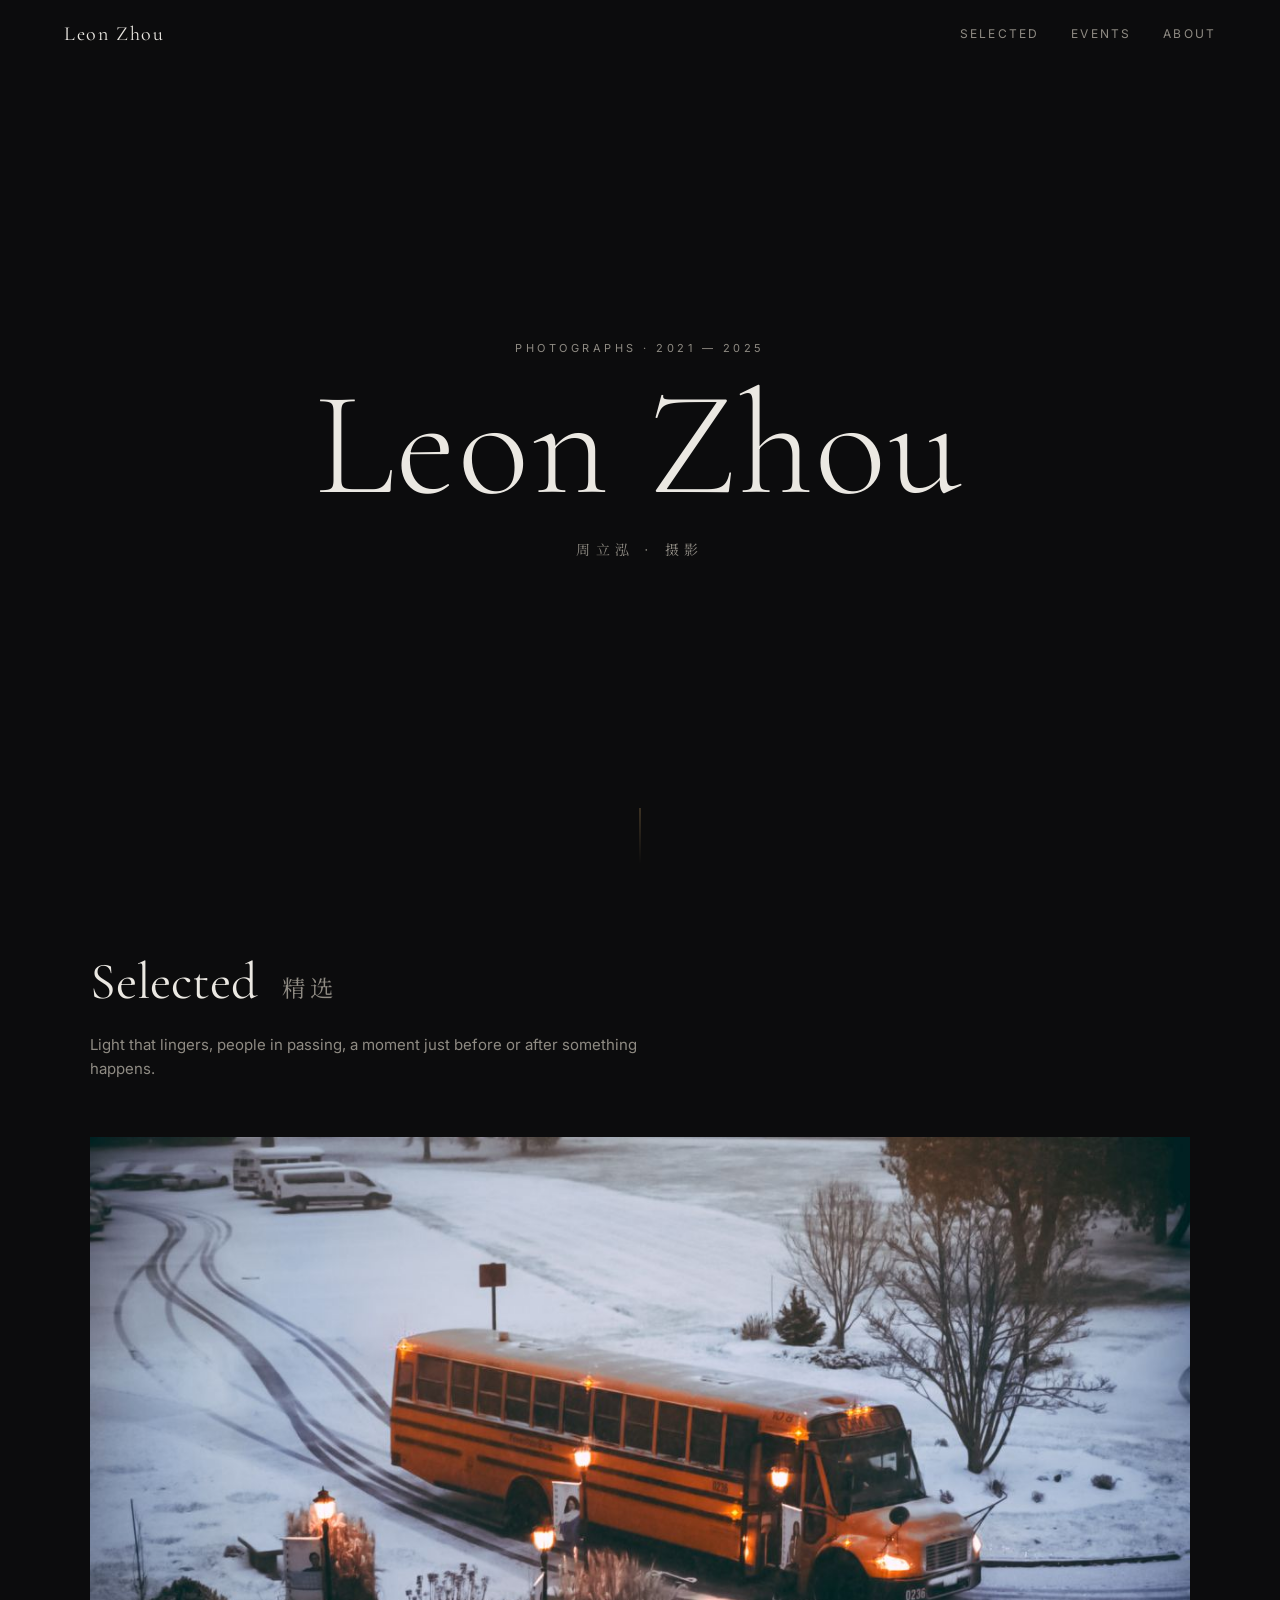
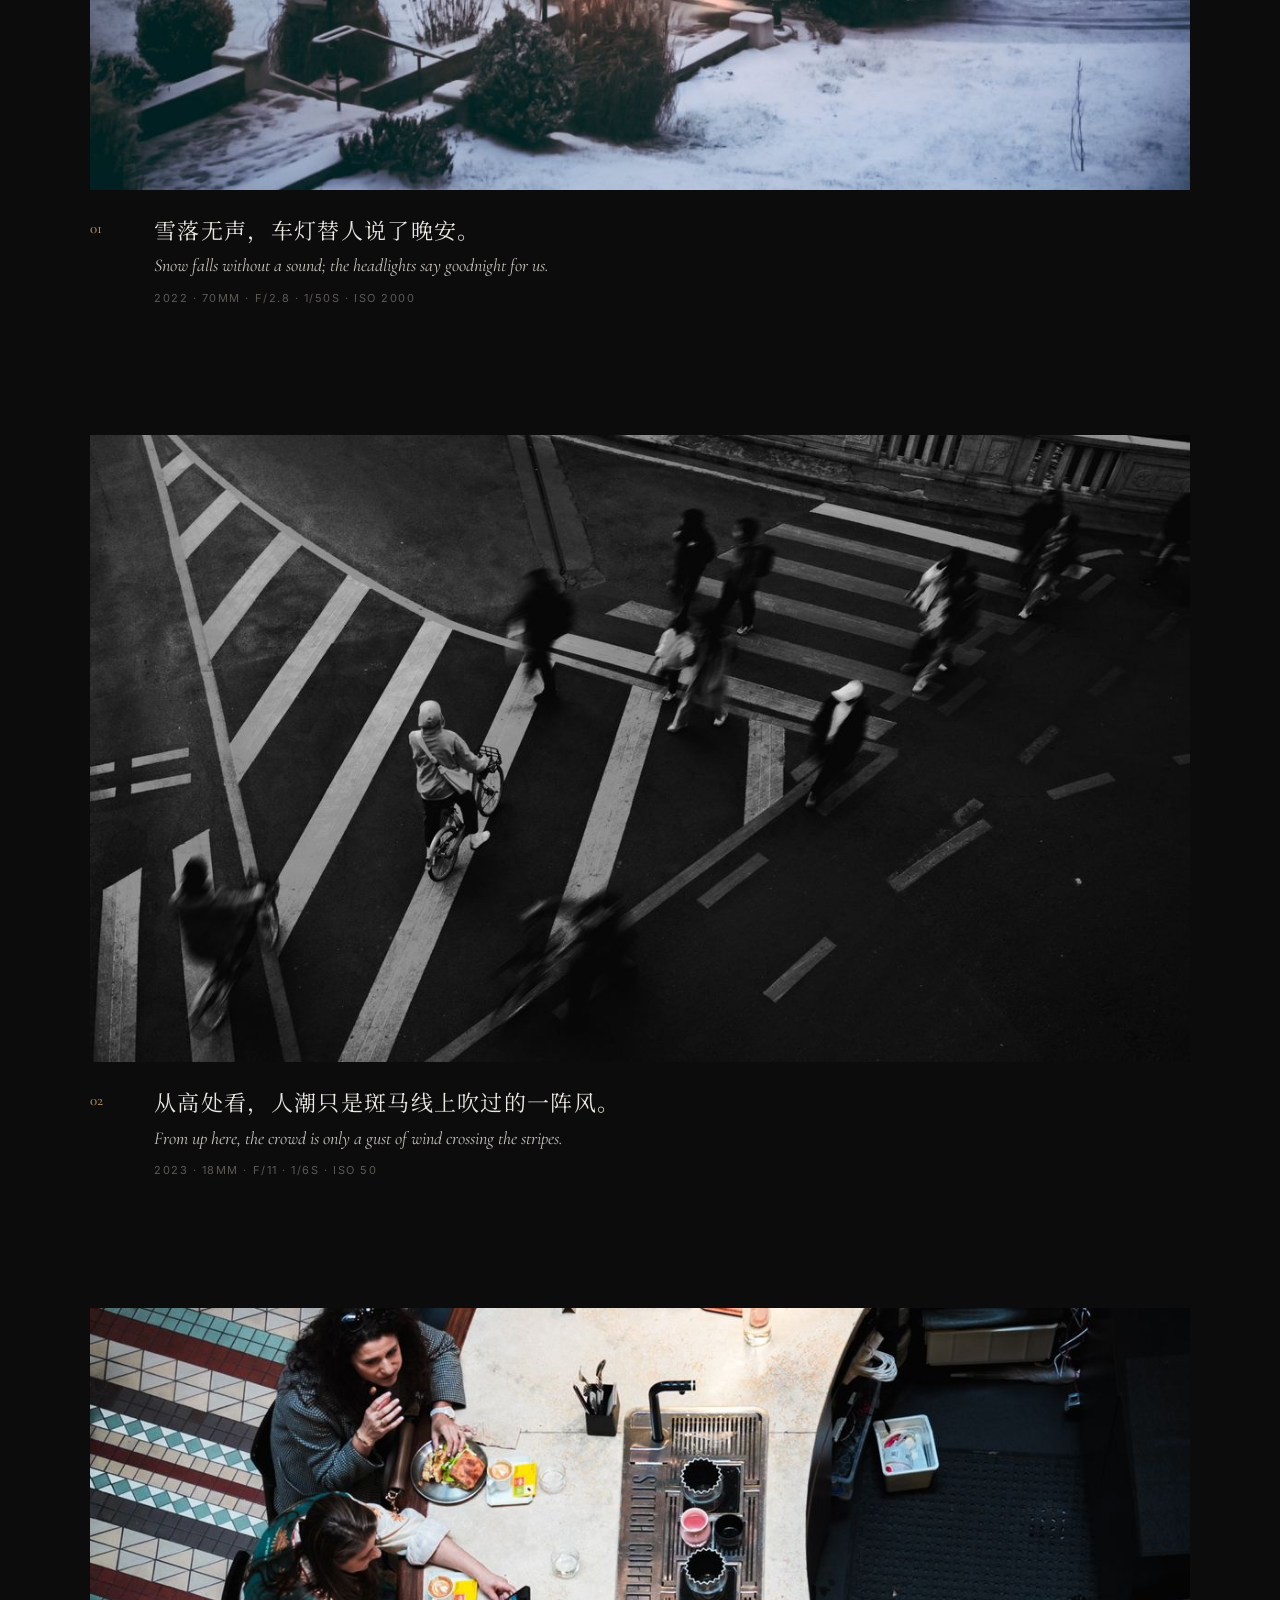
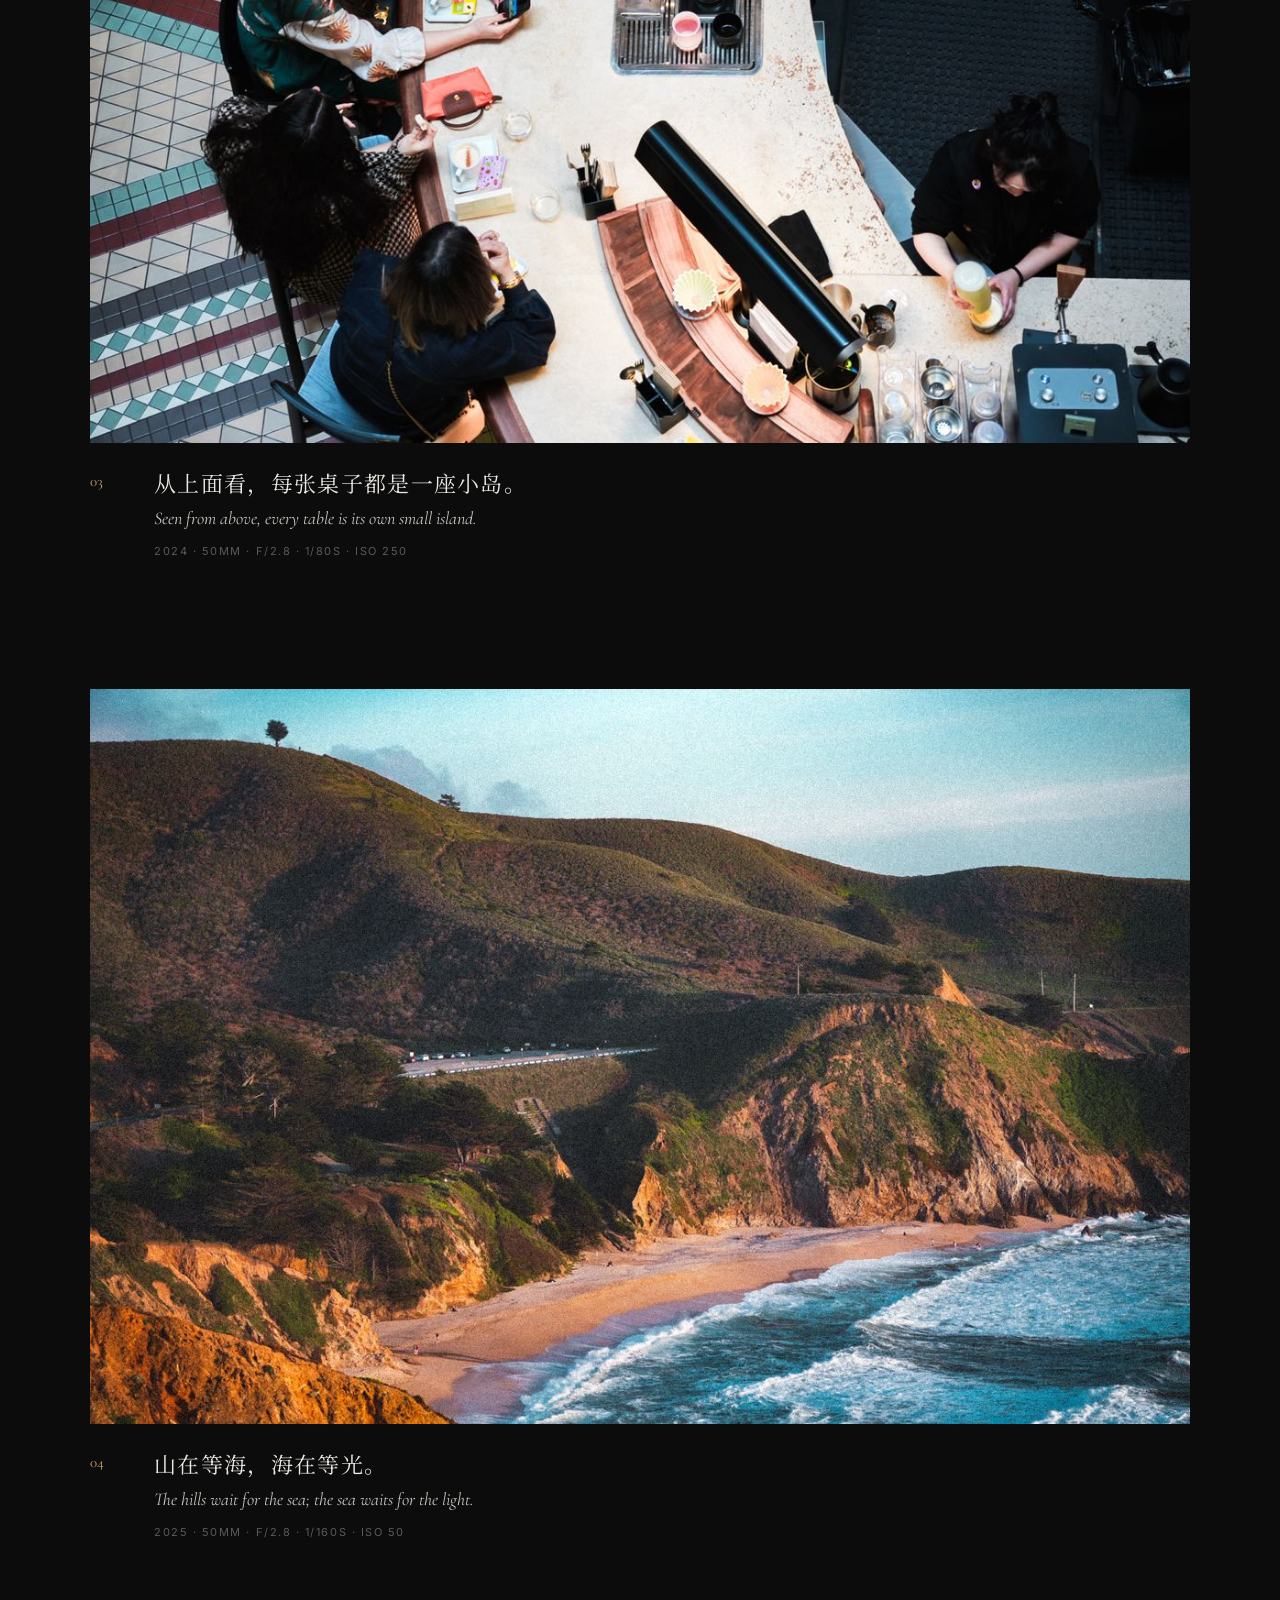
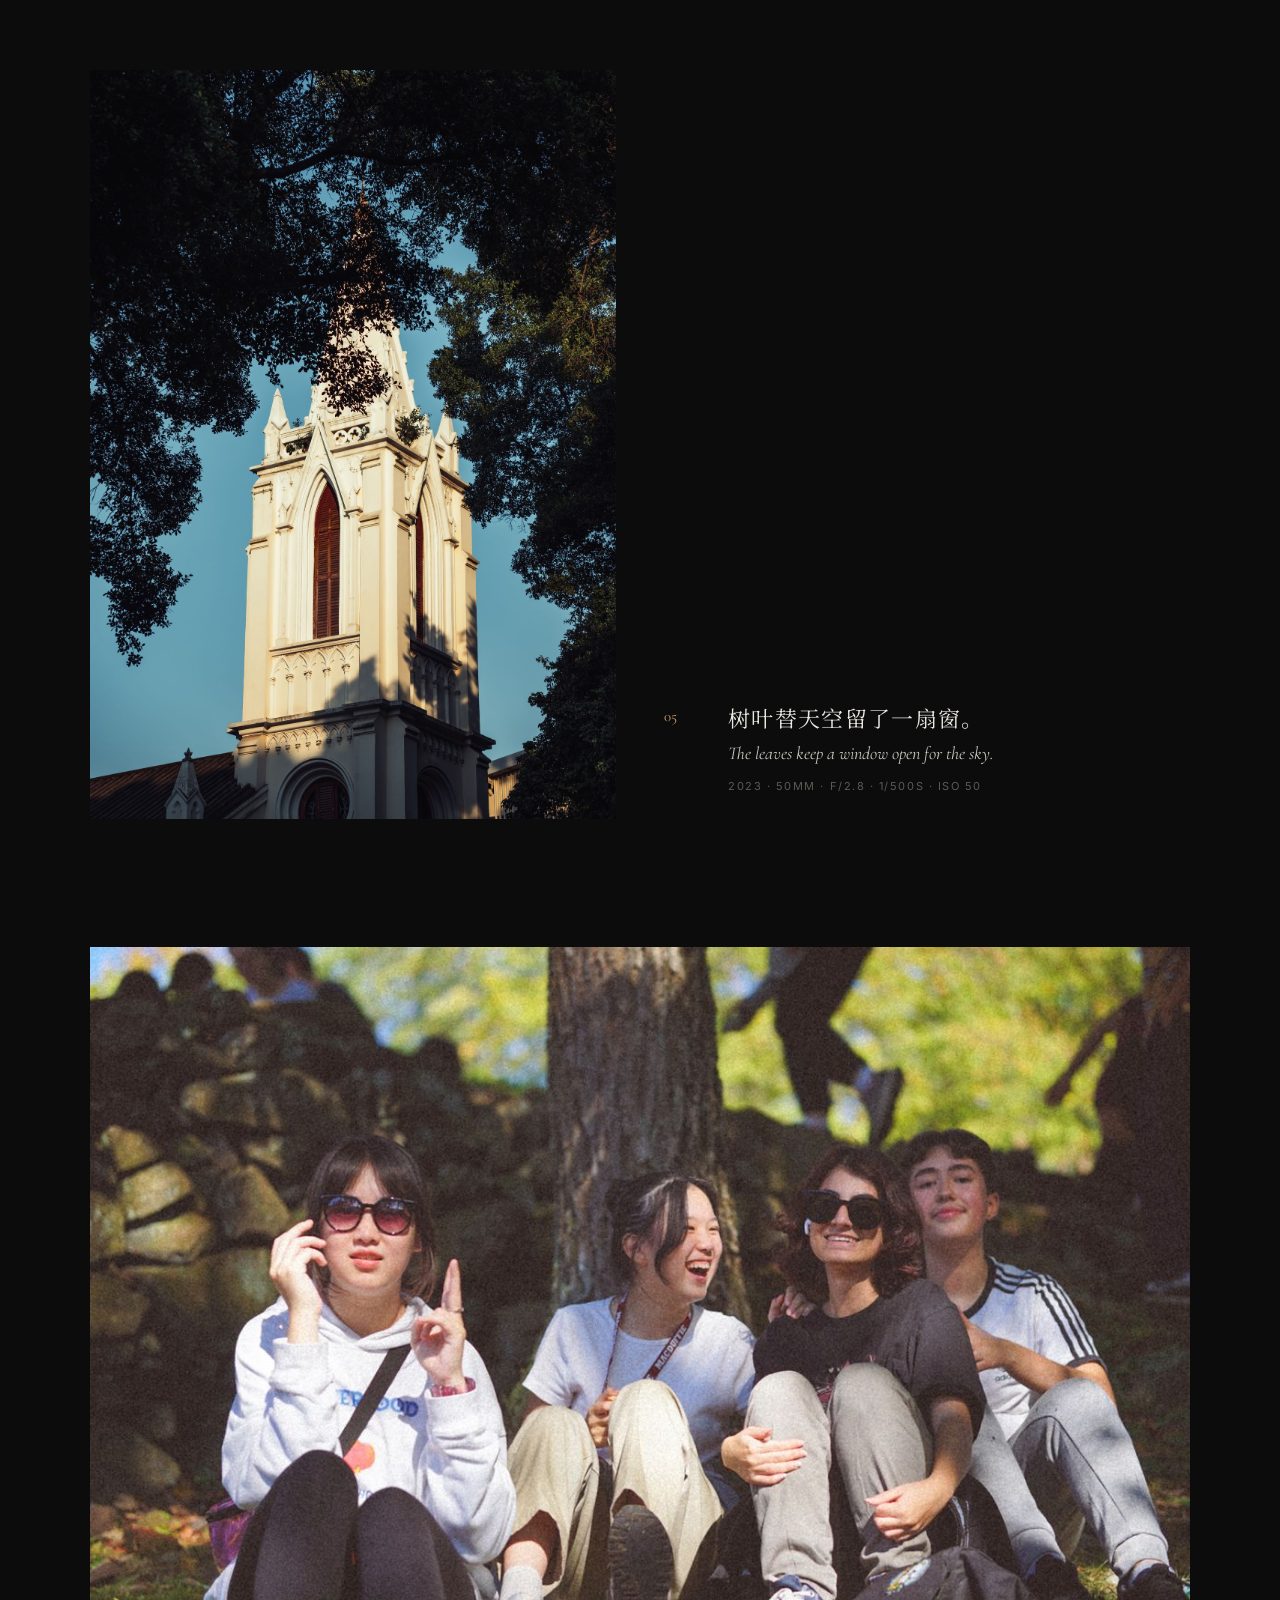
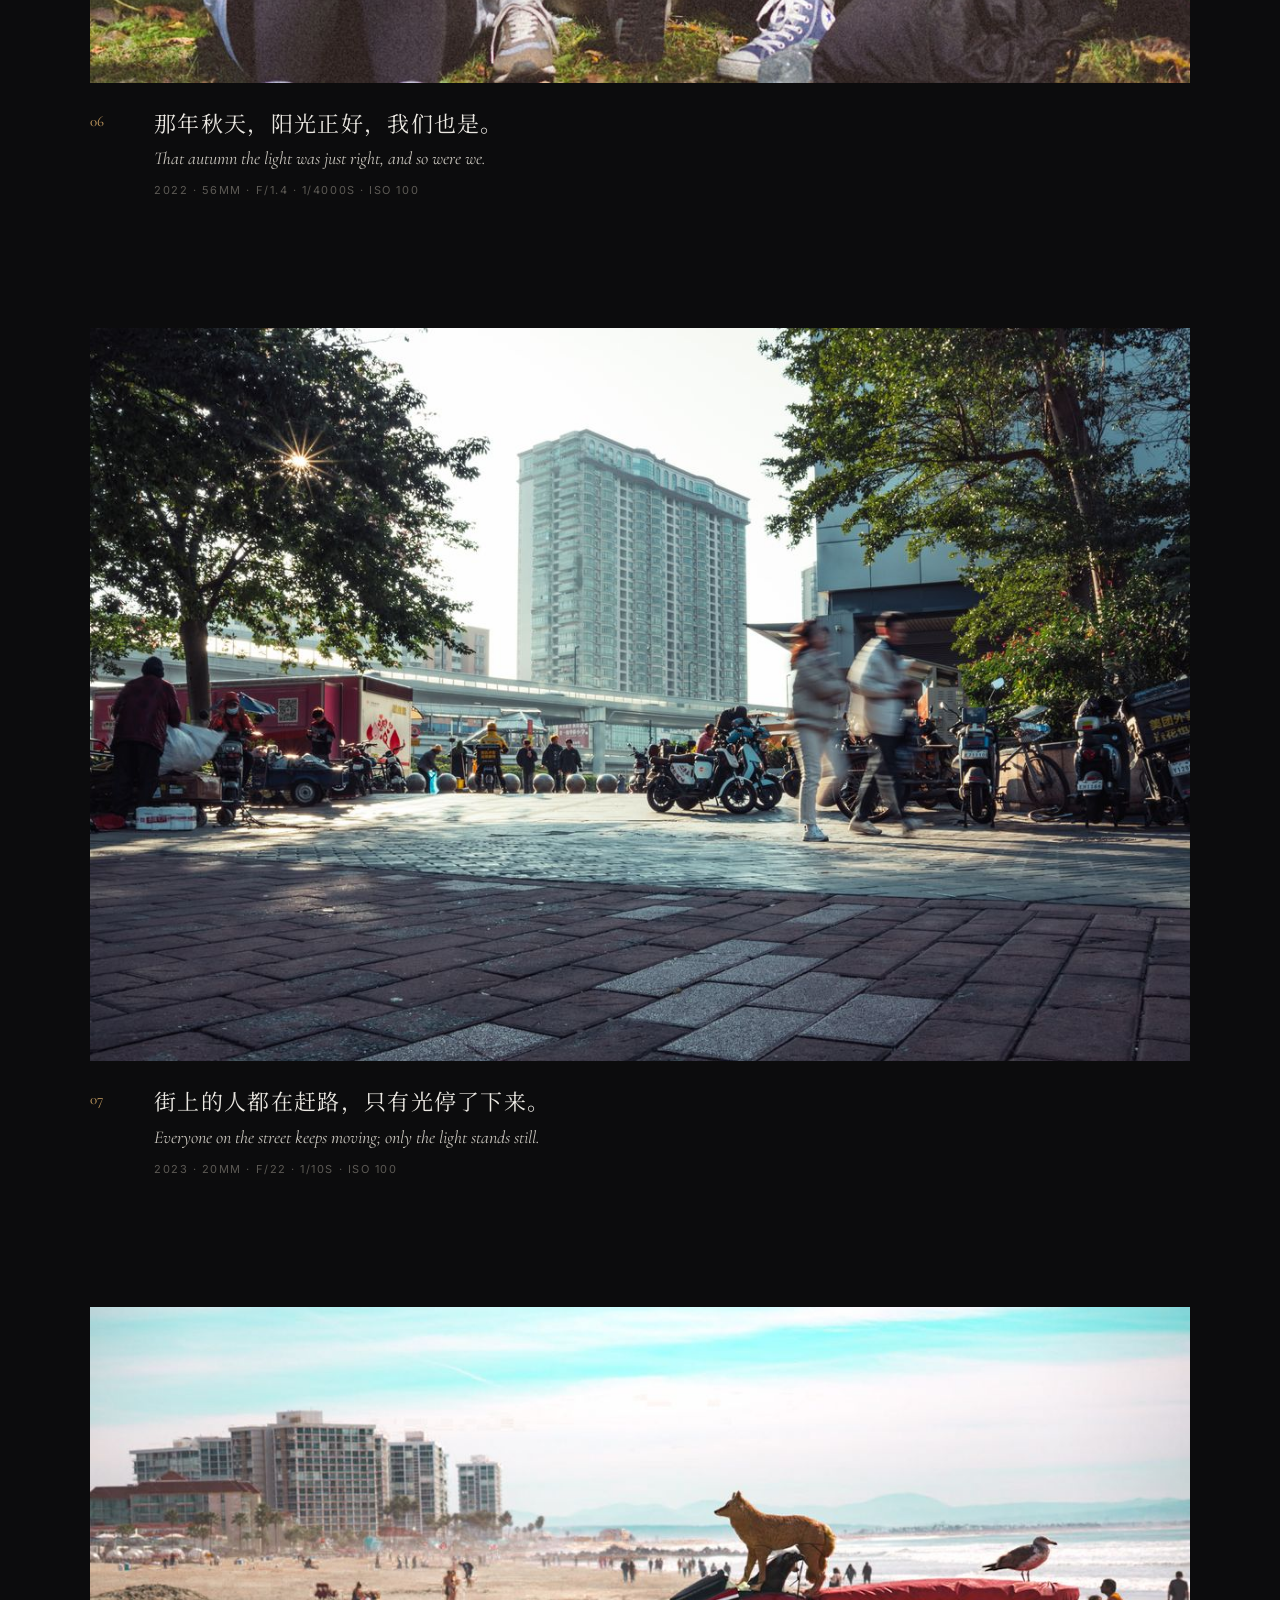
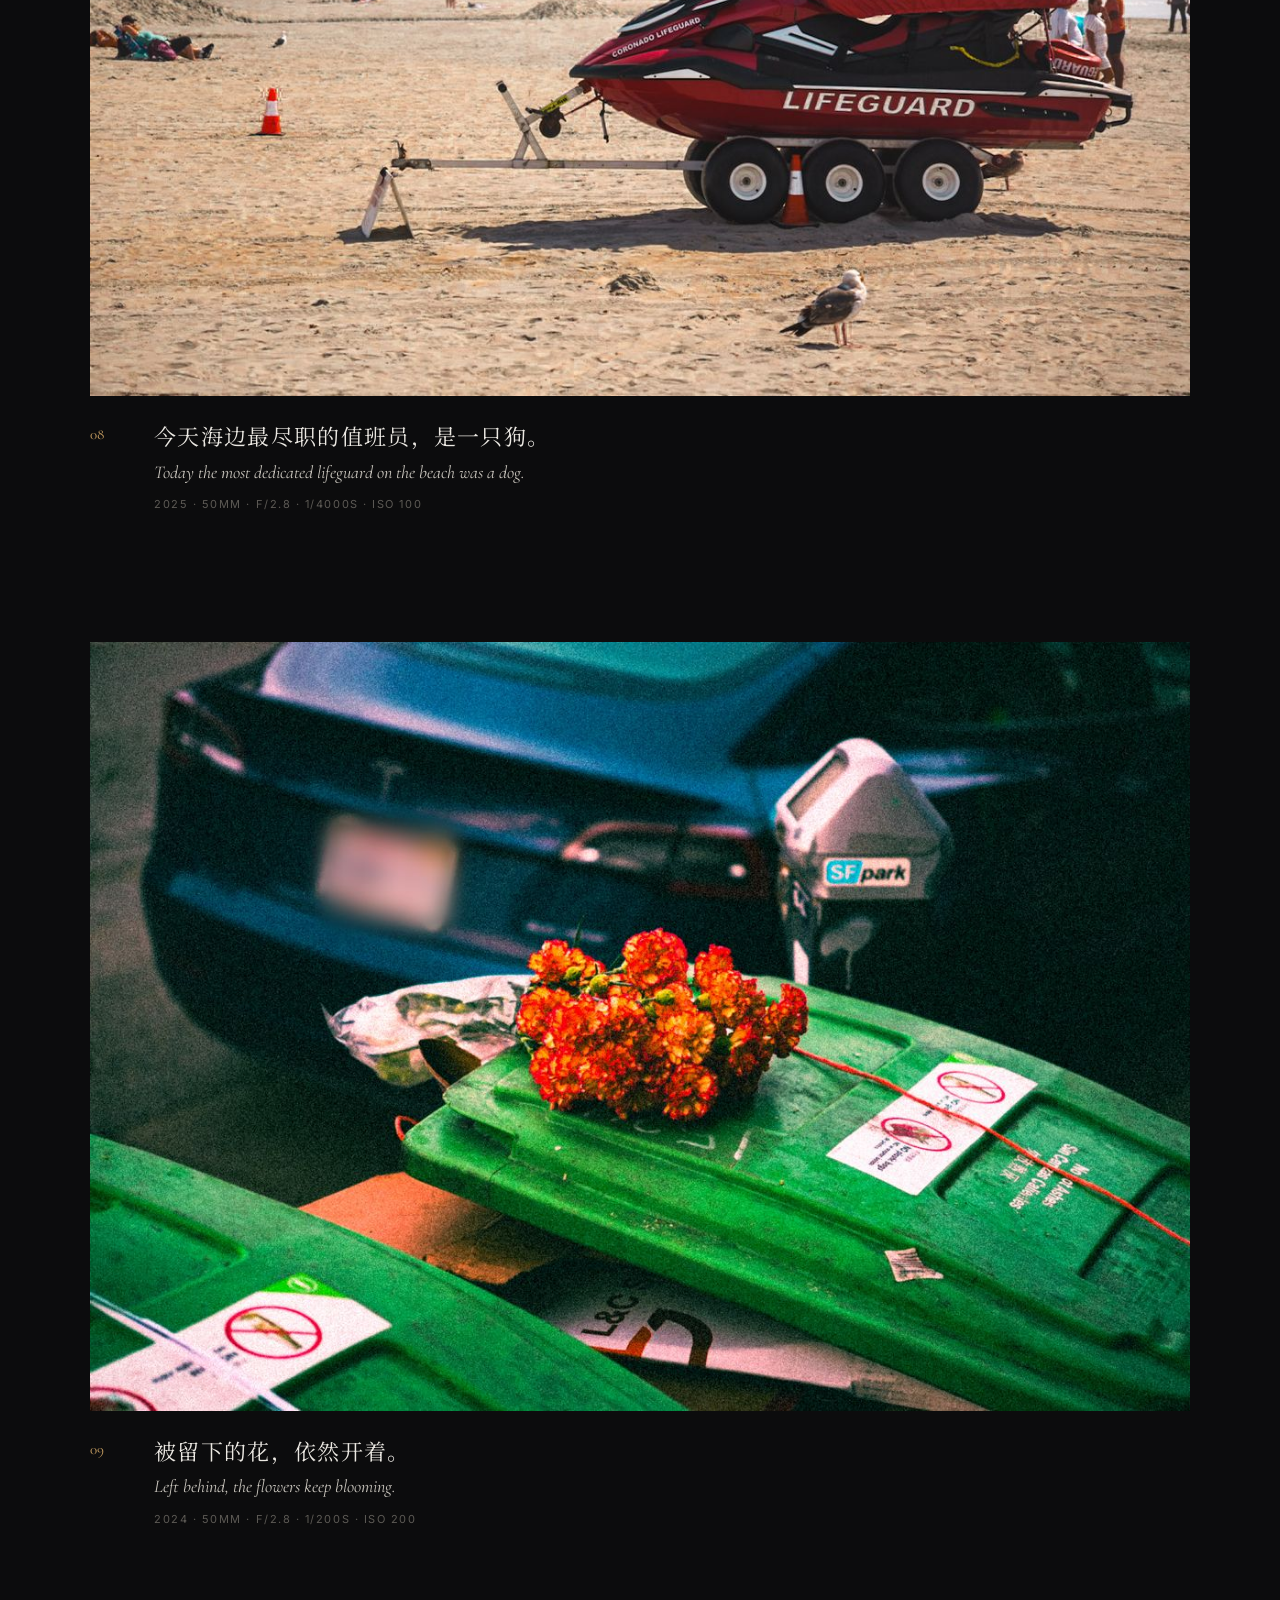
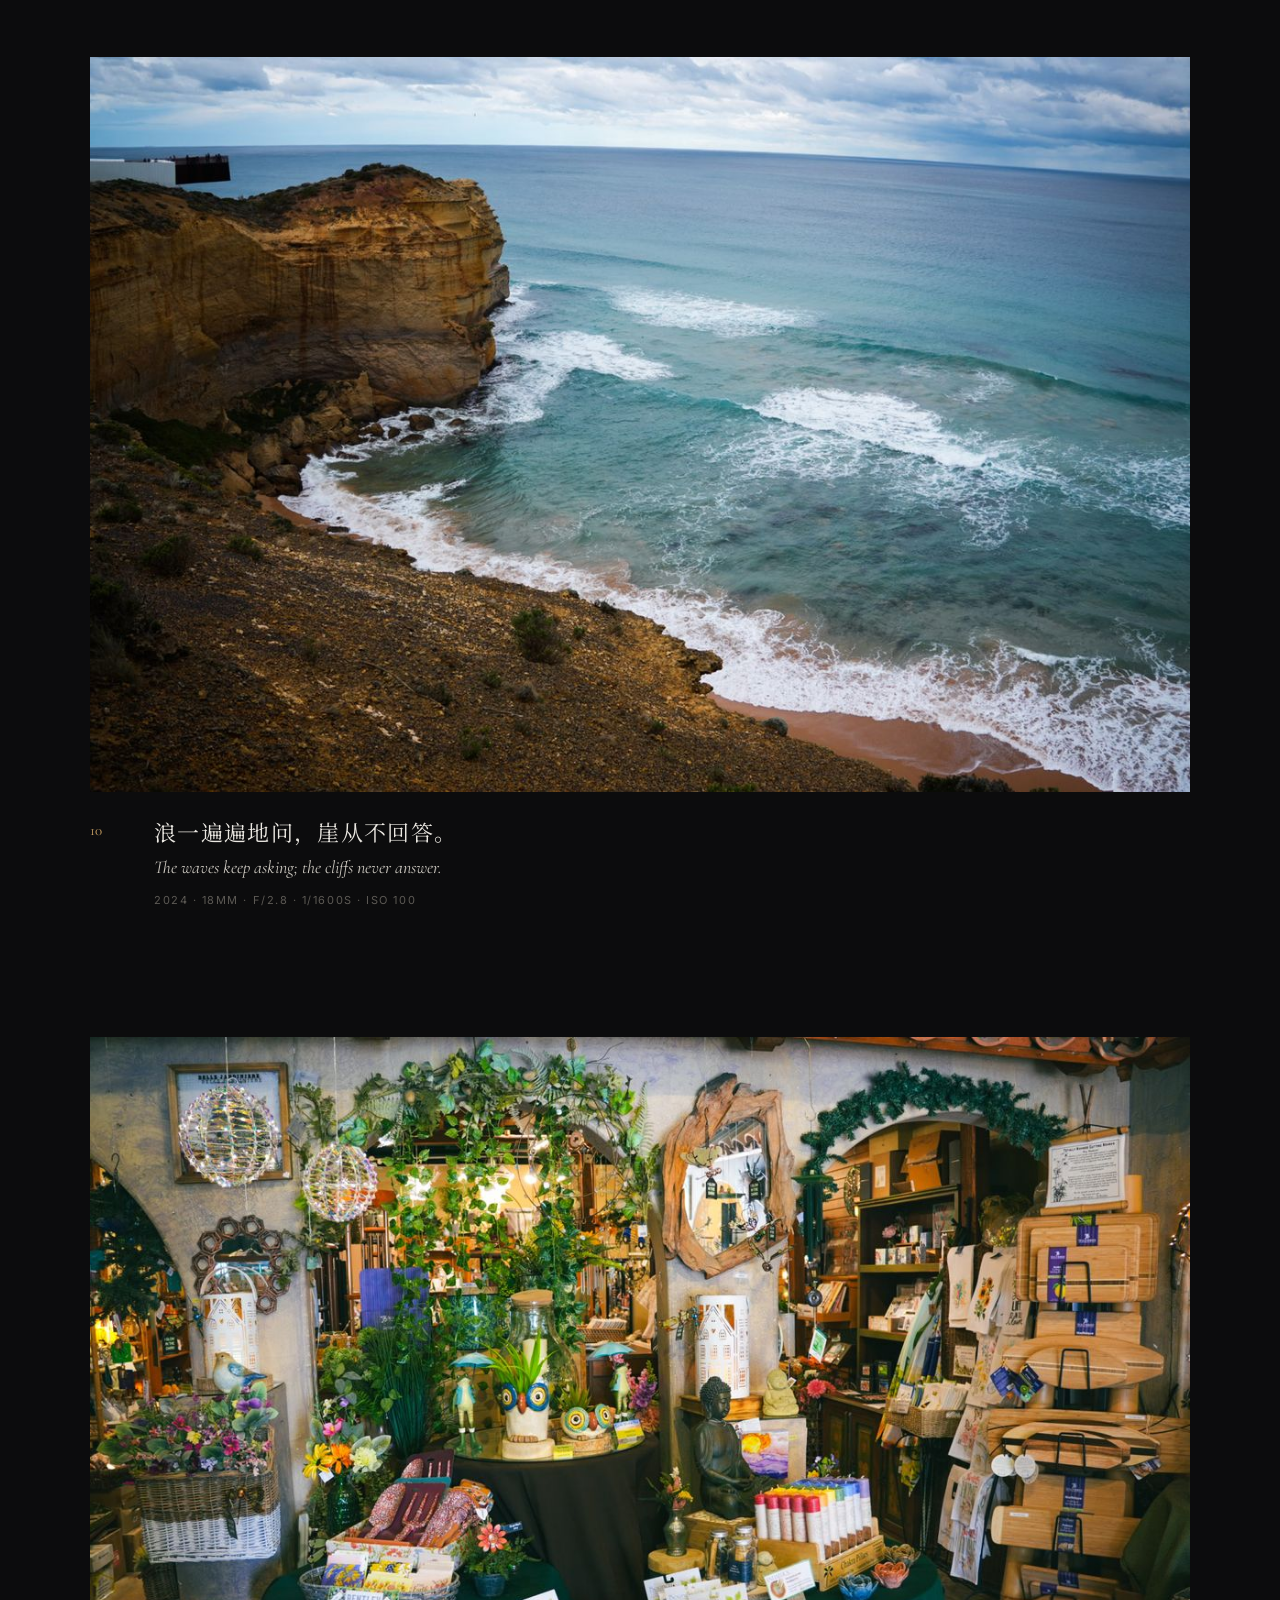
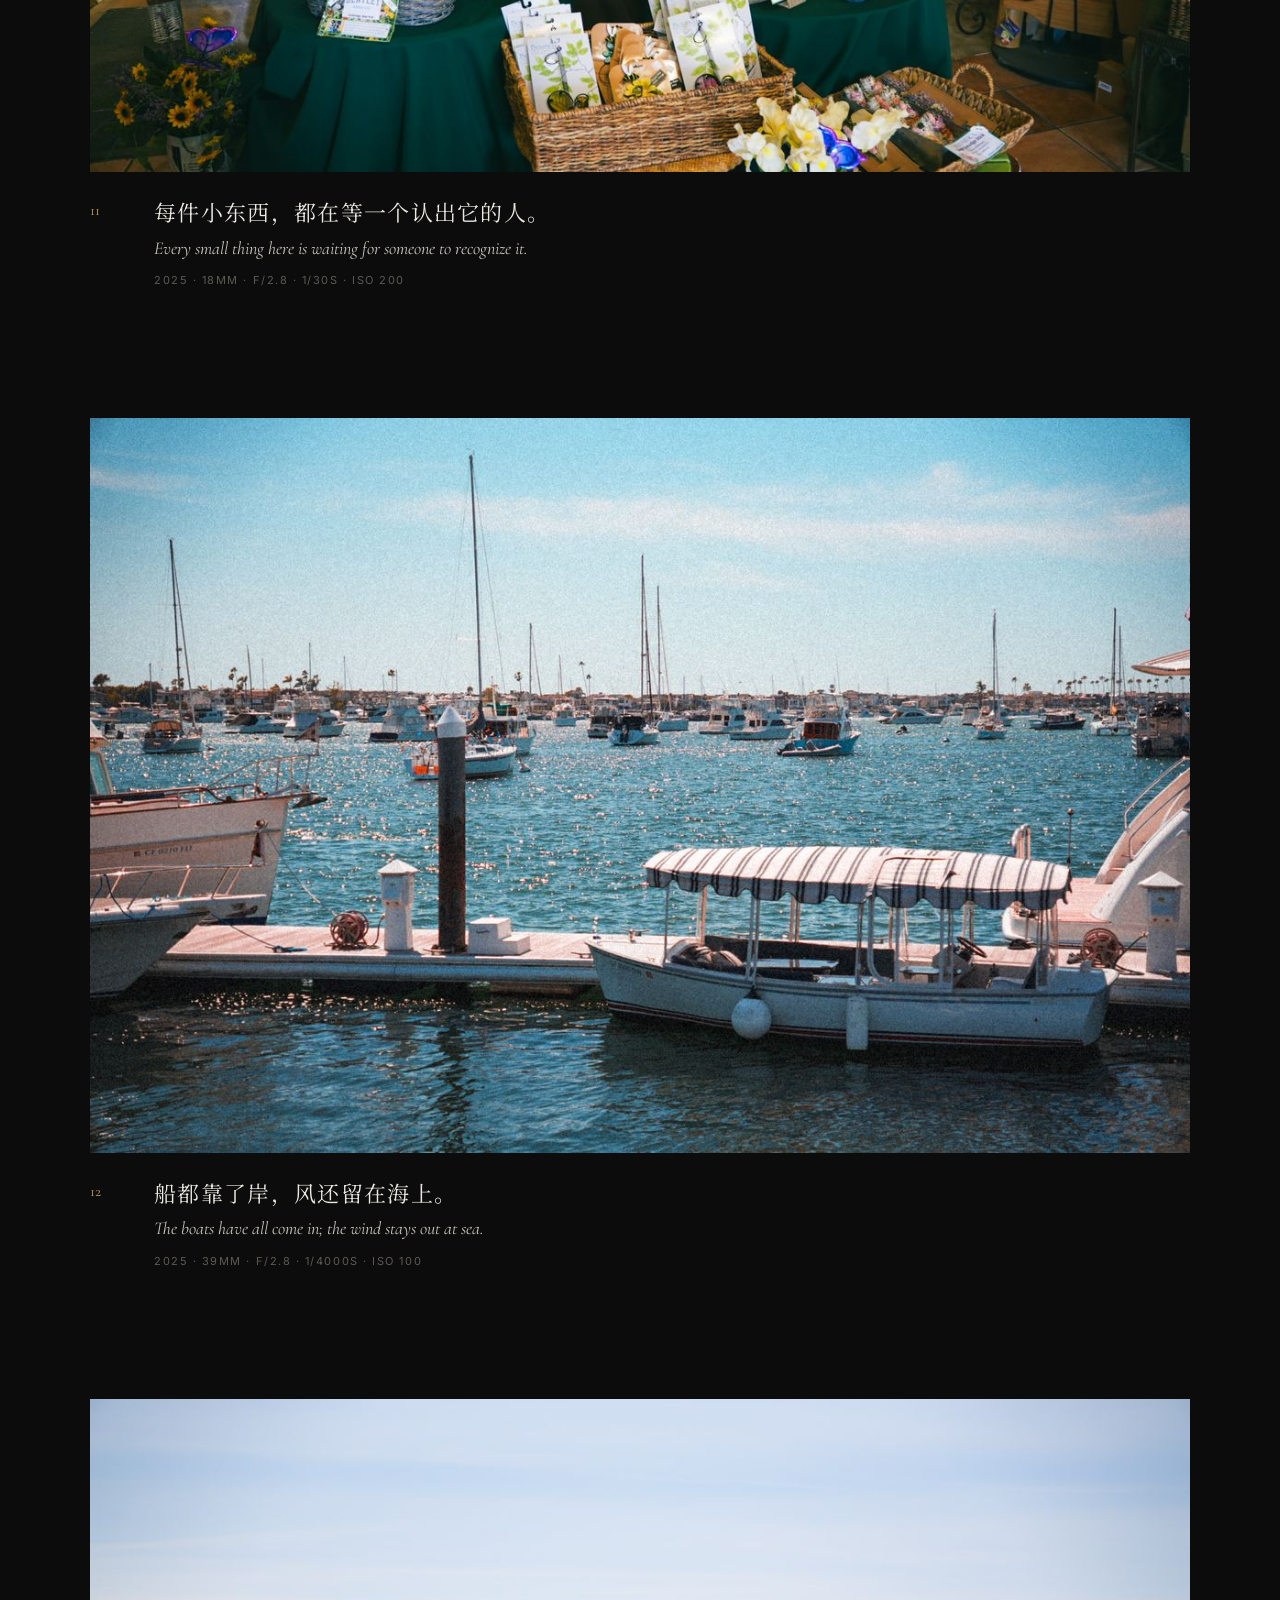
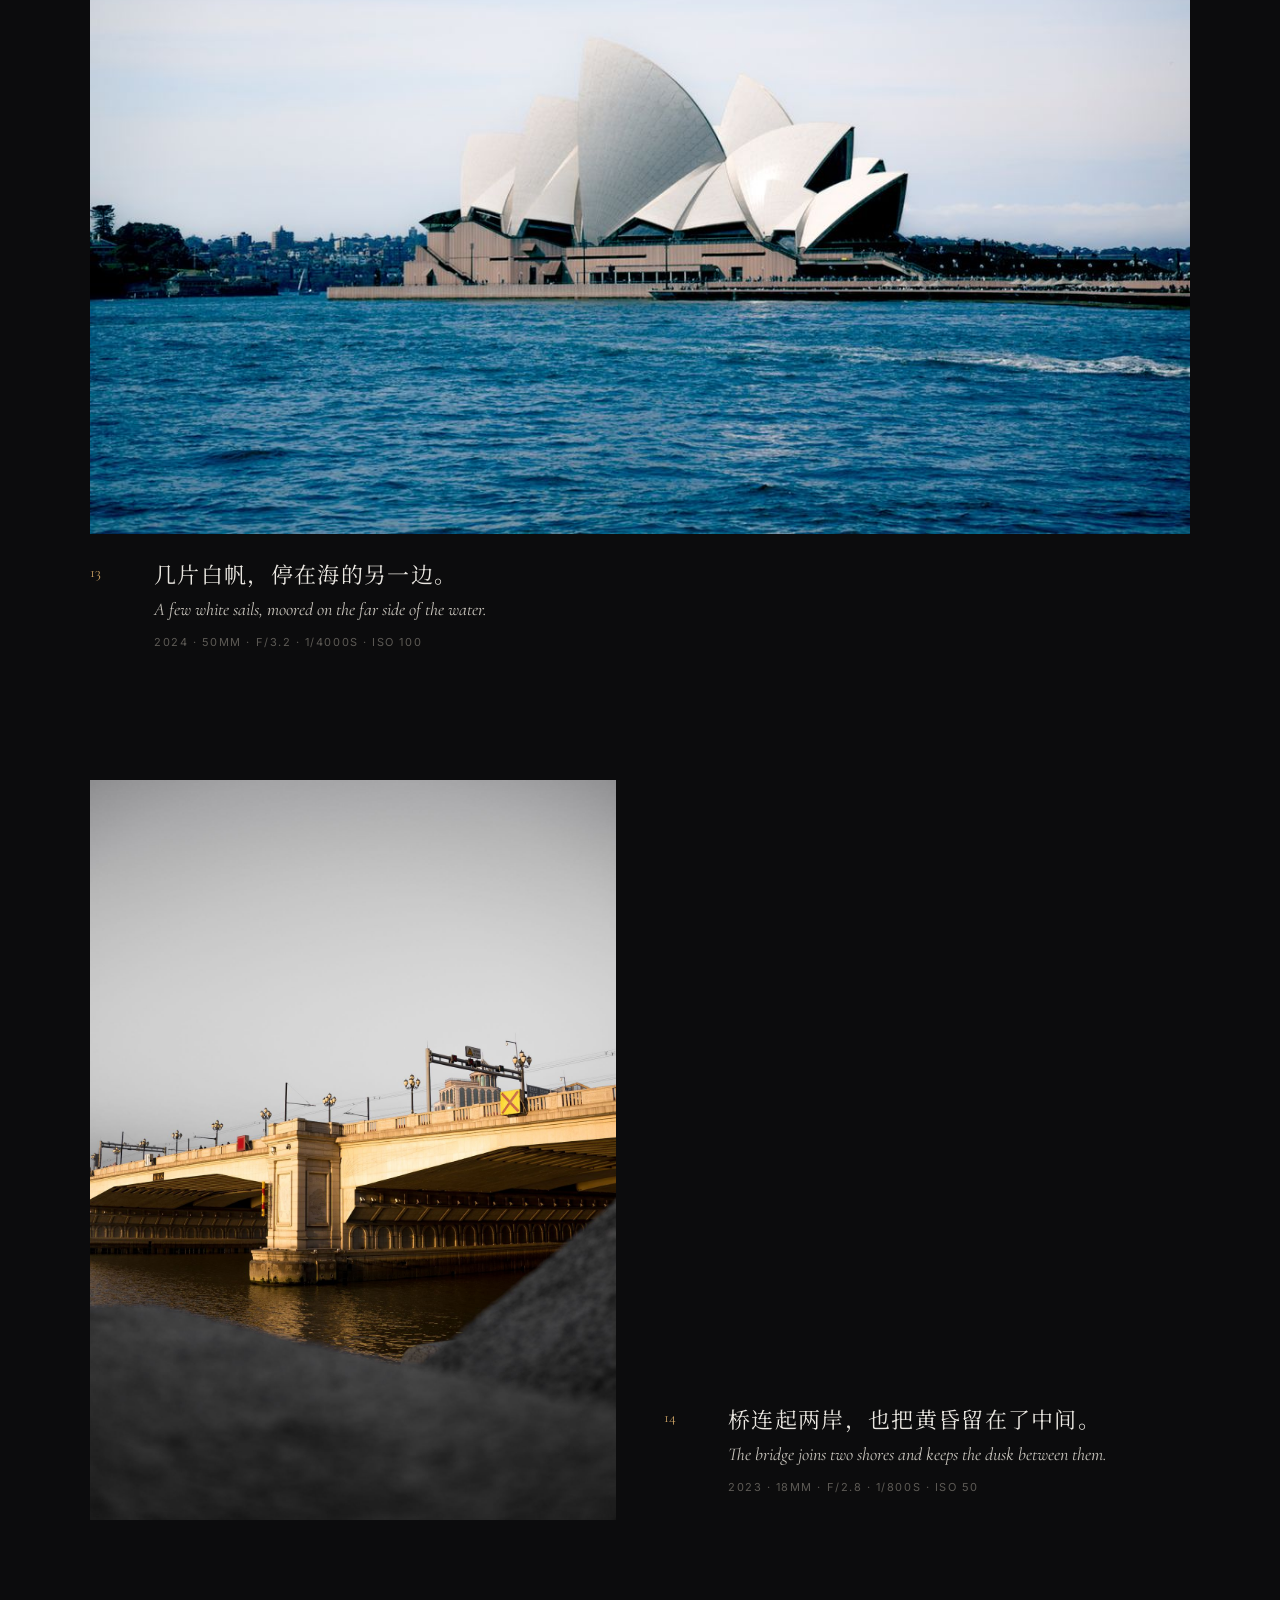
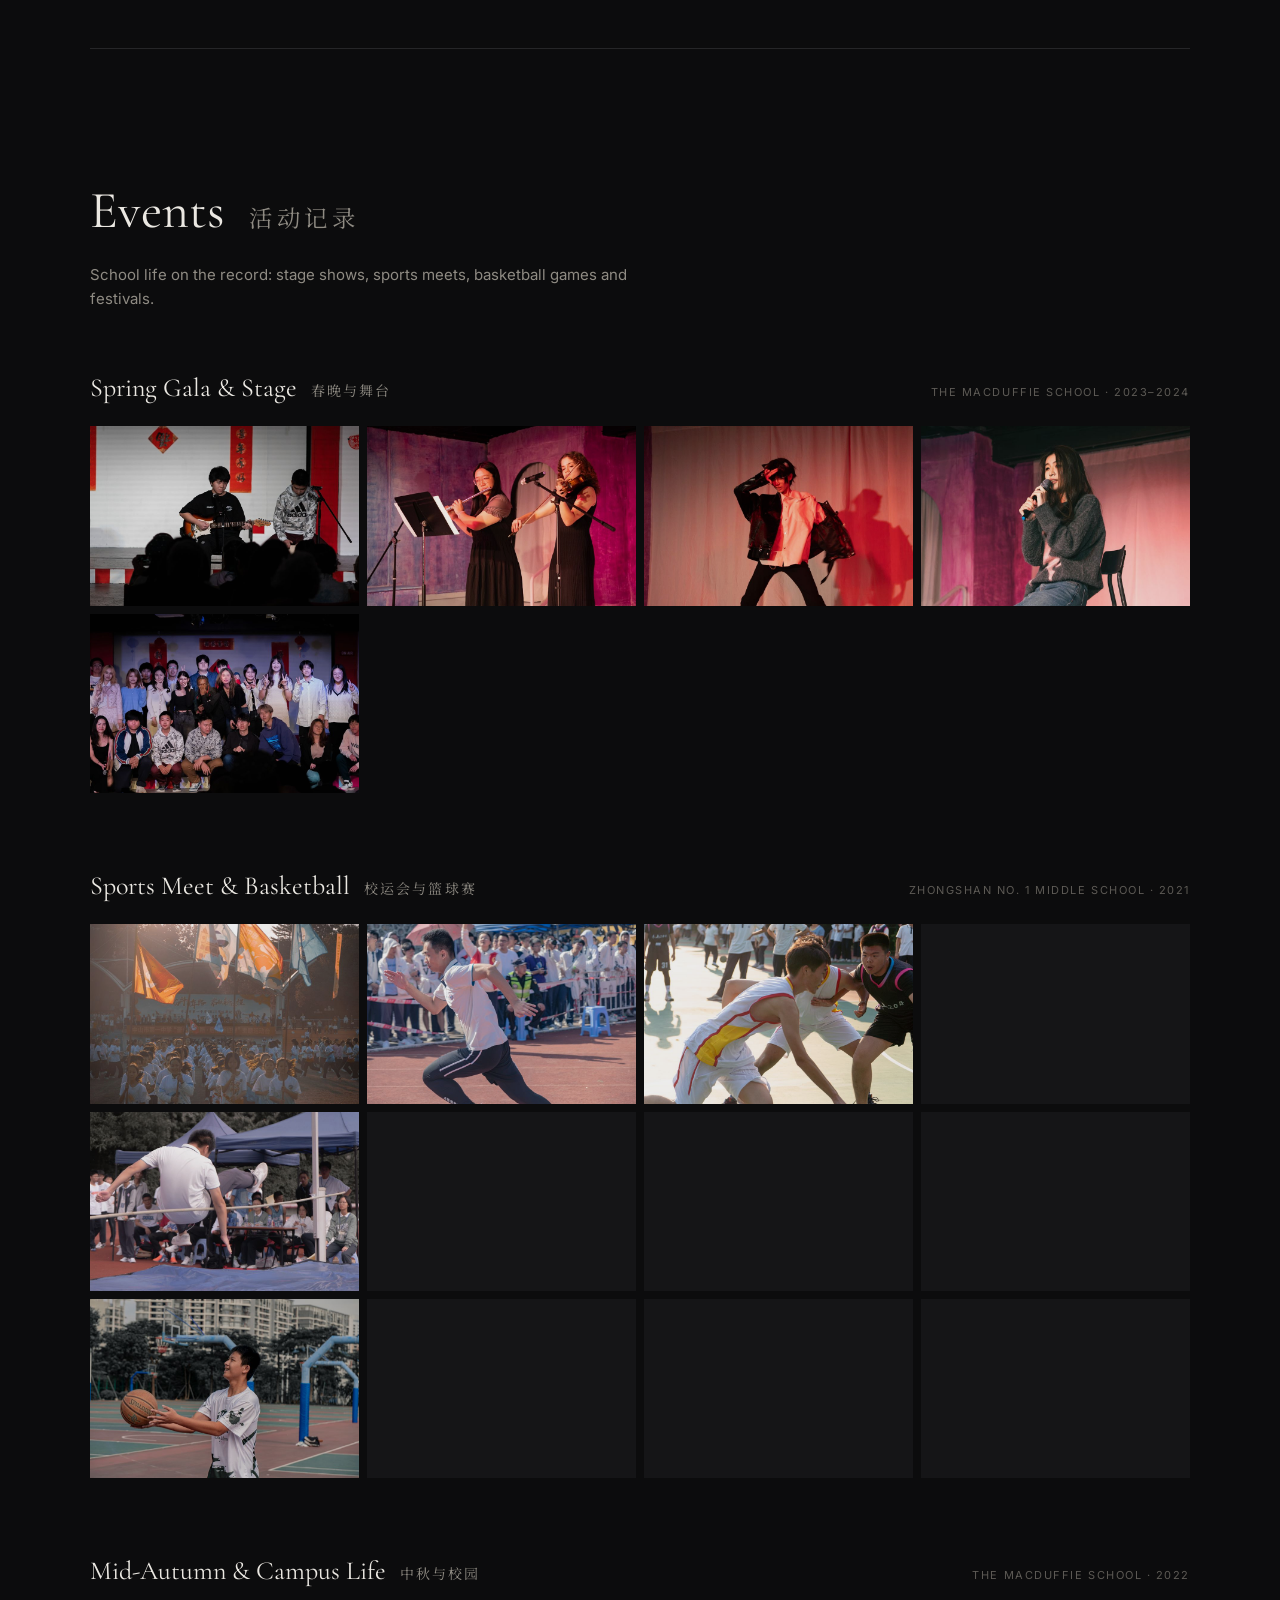
==== index.html @ e7378aa9 "Photography portfolio site Co-Authored-By: Claude Opus 5.5 <noreply@anthropic.com>" ====
<!doctype html>
<html lang="en" class="no-js">
<head>
  <meta charset="utf-8">
  <script>document.documentElement.classList.remove('no-js')</script>
  <meta name="viewport" content="width=device-width, initial-scale=1">
  <title>Leon Zhou — Photographs</title>
  <meta name="description" content="Photographs by Leon (Lihong) Zhou: selected work and event coverage, 2021–2025.">
  <meta property="og:title" content="Leon Zhou — Photographs">
  <meta property="og:description" content="Selected photographs and event coverage, 2021–2025.">
  <meta property="og:image" content="img/sel/snow-bus-1200.jpg">
  <meta name="theme-color" content="#0c0c0d">
  <link rel="icon" href="data:image/svg+xml,%3Csvg xmlns='http://www.w3.org/2000/svg' viewBox='0 0 32 32'%3E%3Crect width='32' height='32' fill='%230c0c0d'/%3E%3Ccircle cx='16' cy='16' r='9' fill='none' stroke='%23c9a063' stroke-width='2'/%3E%3Ccircle cx='16' cy='16' r='3' fill='%23c9a063'/%3E%3C/svg%3E">
  <link rel="preconnect" href="https://fonts.googleapis.com">
  <link rel="preconnect" href="https://fonts.gstatic.com" crossorigin>
  <link href="https://fonts.googleapis.com/css2?family=Cormorant+Garamond:ital,wght@0,300;0,400;1,400&family=Inter:wght@400;500&family=Noto+Serif+SC:wght@400&display=swap" rel="stylesheet">
  <link rel="stylesheet" href="css/site.css">
</head>
<body>
  <header class="nav" id="nav">
    <a class="brand" href="#top">Leon Zhou</a>
    <nav>
      <a href="#selected">Selected</a>
      <a href="#events">Events</a>
      <a href="#about">About</a>
    </nav>
  </header>

  <main>
    <section class="title" id="top">
      <p class="kicker">Photographs · 2021 — 2025</p>
      <h1>Leon Zhou</h1>
      <p class="sub" lang="zh-CN">周立泓 · 摄影</p>
      <a class="cue" href="#selected" aria-label="Scroll to selected work"><span></span></a>
    </section>

    <section class="selected" id="selected">
      <div class="section-head reveal">
        <h2>Selected <span lang="zh-CN">精选</span></h2>
        <p>Light that lingers, people in passing, a moment just before or after something happens.</p>
      </div>
      
      <figure class="frame landscape reveal">
        <a class="shot" href="img/sel/snow-bus-2000.jpg" data-lb="sel" data-cap="雪落无声，车灯替人说了晚安。">
          <img src="img/sel/snow-bus-1200.jpg" srcset="img/sel/snow-bus-1200.jpg 1200w, img/sel/snow-bus-2000.jpg 1613w"
               sizes="(min-width: 1100px) 1100px, 100vw" width="1200" height="712" alt="School bus with its lights on in the snow at dusk" loading="eager" decoding="async">
        </a>
        <figcaption>
          <span class="no">01</span>
          <p class="cn" lang="zh-CN">雪落无声，车灯替人说了晚安。</p>
          <p class="en">Snow falls without a sound; the headlights say goodnight for us.</p>
          <p class="meta">2022 · 70mm · f/2.8 · 1/50s · ISO 2000</p>
        </figcaption>
      </figure>
      <figure class="frame landscape reveal">
        <a class="shot" href="img/sel/crosswalk-2000.jpg" data-lb="sel" data-cap="从高处看，人潮只是斑马线上吹过的一阵风。">
          <img src="img/sel/crosswalk-1200.jpg" srcset="img/sel/crosswalk-1200.jpg 1200w, img/sel/crosswalk-2000.jpg 2000w"
               sizes="(min-width: 1100px) 1100px, 100vw" width="1200" height="684" alt="Black-and-white overhead view of people crossing a street" loading="lazy" decoding="async">
        </a>
        <figcaption>
          <span class="no">02</span>
          <p class="cn" lang="zh-CN">从高处看，人潮只是斑马线上吹过的一阵风。</p>
          <p class="en">From up here, the crowd is only a gust of wind crossing the stripes.</p>
          <p class="meta">2023 · 18mm · f/11 · 1/6s · ISO 50</p>
        </figcaption>
      </figure>
      <figure class="frame landscape reveal">
        <a class="shot" href="img/sel/cafe-2000.jpg" data-lb="sel" data-cap="从上面看，每张桌子都是一座小岛。">
          <img src="img/sel/cafe-1200.jpg" srcset="img/sel/cafe-1200.jpg 1200w, img/sel/cafe-2000.jpg 1616w"
               sizes="(min-width: 1100px) 1100px, 100vw" width="1200" height="802" alt="Overhead view of people eating at a café counter" loading="lazy" decoding="async">
        </a>
        <figcaption>
          <span class="no">03</span>
          <p class="cn" lang="zh-CN">从上面看，每张桌子都是一座小岛。</p>
          <p class="en">Seen from above, every table is its own small island.</p>
          <p class="meta">2024 · 50mm · f/2.8 · 1/80s · ISO 250</p>
        </figcaption>
      </figure>
      <figure class="frame landscape reveal">
        <a class="shot" href="img/sel/coast-2000.jpg" data-lb="sel" data-cap="山在等海，海在等光。">
          <img src="img/sel/coast-1200.jpg" srcset="img/sel/coast-1200.jpg 1200w, img/sel/coast-2000.jpg 1616w"
               sizes="(min-width: 1100px) 1100px, 100vw" width="1200" height="802" alt="Coastal hills and a beach in golden-hour light" loading="lazy" decoding="async">
        </a>
        <figcaption>
          <span class="no">04</span>
          <p class="cn" lang="zh-CN">山在等海，海在等光。</p>
          <p class="en">The hills wait for the sea; the sea waits for the light.</p>
          <p class="meta">2025 · 50mm · f/2.8 · 1/160s · ISO 50</p>
        </figcaption>
      </figure>
      <figure class="frame portrait reveal">
        <a class="shot" href="img/sel/spire-2000.jpg" data-lb="sel" data-cap="树叶替天空留了一扇窗。">
          <img src="img/sel/spire-1200.jpg" srcset="img/sel/spire-1200.jpg 842w, img/sel/spire-2000.jpg 1403w"
               sizes="(min-width: 1100px) 1100px, 100vw" width="842" height="1200" alt="White church spire framed by dark leaves" loading="lazy" decoding="async">
        </a>
        <figcaption>
          <span class="no">05</span>
          <p class="cn" lang="zh-CN">树叶替天空留了一扇窗。</p>
          <p class="en">The leaves keep a window open for the sky.</p>
          <p class="meta">2023 · 50mm · f/2.8 · 1/500s · ISO 50</p>
        </figcaption>
      </figure>
      <figure class="frame landscape reveal">
        <a class="shot" href="img/sel/autumn-2000.jpg" data-lb="sel" data-cap="那年秋天，阳光正好，我们也是。">
          <img src="img/sel/autumn-1200.jpg" srcset="img/sel/autumn-1200.jpg 1200w, img/sel/autumn-2000.jpg 2000w"
               sizes="(min-width: 1100px) 1100px, 100vw" width="1200" height="802" alt="Friends laughing together in the autumn sun" loading="lazy" decoding="async">
        </a>
        <figcaption>
          <span class="no">06</span>
          <p class="cn" lang="zh-CN">那年秋天，阳光正好，我们也是。</p>
          <p class="en">That autumn the light was just right, and so were we.</p>
          <p class="meta">2022 · 56mm · f/1.4 · 1/4000s · ISO 100</p>
        </figcaption>
      </figure>
      <figure class="frame landscape reveal">
        <a class="shot" href="img/sel/street-2000.jpg" data-lb="sel" data-cap="街上的人都在赶路，只有光停了下来。">
          <img src="img/sel/street-1200.jpg" srcset="img/sel/street-1200.jpg 1200w, img/sel/street-2000.jpg 2000w"
               sizes="(min-width: 1100px) 1100px, 100vw" width="1200" height="800" alt="Street scene with blurred pedestrians and a sunburst" loading="lazy" decoding="async">
        </a>
        <figcaption>
          <span class="no">07</span>
          <p class="cn" lang="zh-CN">街上的人都在赶路，只有光停了下来。</p>
          <p class="en">Everyone on the street keeps moving; only the light stands still.</p>
          <p class="meta">2023 · 20mm · f/22 · 1/10s · ISO 100</p>
        </figcaption>
      </figure>
      <figure class="frame landscape reveal">
        <a class="shot" href="img/sel/lifeguard-2000.jpg" data-lb="sel" data-cap="今天海边最尽职的值班员，是一只狗。">
          <img src="img/sel/lifeguard-1200.jpg" srcset="img/sel/lifeguard-1200.jpg 1200w, img/sel/lifeguard-2000.jpg 1450w"
               sizes="(min-width: 1100px) 1100px, 100vw" width="1200" height="752" alt="Dog standing on a lifeguard jet ski on the beach" loading="lazy" decoding="async">
        </a>
        <figcaption>
          <span class="no">08</span>
          <p class="cn" lang="zh-CN">今天海边最尽职的值班员，是一只狗。</p>
          <p class="en">Today the most dedicated lifeguard on the beach was a dog.</p>
          <p class="meta">2025 · 50mm · f/2.8 · 1/4000s · ISO 100</p>
        </figcaption>
      </figure>
      <figure class="frame landscape reveal">
        <a class="shot" href="img/sel/flowers-2000.jpg" data-lb="sel" data-cap="被留下的花，依然开着。">
          <img src="img/sel/flowers-1200.jpg" srcset="img/sel/flowers-1200.jpg 1200w, img/sel/flowers-2000.jpg 1544w"
               sizes="(min-width: 1100px) 1100px, 100vw" width="1200" height="839" alt="Red flowers left on top of green trash bins" loading="lazy" decoding="async">
        </a>
        <figcaption>
          <span class="no">09</span>
          <p class="cn" lang="zh-CN">被留下的花，依然开着。</p>
          <p class="en">Left behind, the flowers keep blooming.</p>
          <p class="meta">2024 · 50mm · f/2.8 · 1/200s · ISO 200</p>
        </figcaption>
      </figure>
      <figure class="frame landscape reveal">
        <a class="shot" href="img/sel/cliffs-2000.jpg" data-lb="sel" data-cap="浪一遍遍地问，崖从不回答。">
          <img src="img/sel/cliffs-1200.jpg" srcset="img/sel/cliffs-1200.jpg 1200w, img/sel/cliffs-2000.jpg 1616w"
               sizes="(min-width: 1100px) 1100px, 100vw" width="1200" height="802" alt="Waves breaking below coastal cliffs" loading="lazy" decoding="async">
        </a>
        <figcaption>
          <span class="no">10</span>
          <p class="cn" lang="zh-CN">浪一遍遍地问，崖从不回答。</p>
          <p class="en">The waves keep asking; the cliffs never answer.</p>
          <p class="meta">2024 · 18mm · f/2.8 · 1/1600s · ISO 100</p>
        </figcaption>
      </figure>
      <figure class="frame landscape reveal">
        <a class="shot" href="img/sel/shop-2000.jpg" data-lb="sel" data-cap="每件小东西，都在等一个认出它的人。">
          <img src="img/sel/shop-1200.jpg" srcset="img/sel/shop-1200.jpg 1200w, img/sel/shop-2000.jpg 1616w"
               sizes="(min-width: 1100px) 1100px, 100vw" width="1200" height="802" alt="Crowded, colorful gift shop interior" loading="lazy" decoding="async">
        </a>
        <figcaption>
          <span class="no">11</span>
          <p class="cn" lang="zh-CN">每件小东西，都在等一个认出它的人。</p>
          <p class="en">Every small thing here is waiting for someone to recognize it.</p>
          <p class="meta">2025 · 18mm · f/2.8 · 1/30s · ISO 200</p>
        </figcaption>
      </figure>
      <figure class="frame landscape reveal">
        <a class="shot" href="img/sel/harbor-2000.jpg" data-lb="sel" data-cap="船都靠了岸，风还留在海上。">
          <img src="img/sel/harbor-1200.jpg" srcset="img/sel/harbor-1200.jpg 1200w, img/sel/harbor-2000.jpg 1616w"
               sizes="(min-width: 1100px) 1100px, 100vw" width="1200" height="802" alt="Boats moored in a sunny harbor" loading="lazy" decoding="async">
        </a>
        <figcaption>
          <span class="no">12</span>
          <p class="cn" lang="zh-CN">船都靠了岸，风还留在海上。</p>
          <p class="en">The boats have all come in; the wind stays out at sea.</p>
          <p class="meta">2025 · 39mm · f/2.8 · 1/4000s · ISO 100</p>
        </figcaption>
      </figure>
      <figure class="frame landscape reveal">
        <a class="shot" href="img/sel/sails-2000.jpg" data-lb="sel" data-cap="几片白帆，停在海的另一边。">
          <img src="img/sel/sails-1200.jpg" srcset="img/sel/sails-1200.jpg 1200w, img/sel/sails-2000.jpg 1616w"
               sizes="(min-width: 1100px) 1100px, 100vw" width="1200" height="802" alt="Sydney Opera House seen from the water" loading="lazy" decoding="async">
        </a>
        <figcaption>
          <span class="no">13</span>
          <p class="cn" lang="zh-CN">几片白帆，停在海的另一边。</p>
          <p class="en">A few white sails, moored on the far side of the water.</p>
          <p class="meta">2024 · 50mm · f/3.2 · 1/4000s · ISO 100</p>
        </figcaption>
      </figure>
      <figure class="frame portrait reveal">
        <a class="shot" href="img/sel/bridge-2000.jpg" data-lb="sel" data-cap="桥连起两岸，也把黄昏留在了中间。">
          <img src="img/sel/bridge-1200.jpg" srcset="img/sel/bridge-1200.jpg 852w, img/sel/bridge-2000.jpg 1420w"
               sizes="(min-width: 1100px) 1100px, 100vw" width="852" height="1200" alt="Stone bridge over a river at dusk" loading="lazy" decoding="async">
        </a>
        <figcaption>
          <span class="no">14</span>
          <p class="cn" lang="zh-CN">桥连起两岸，也把黄昏留在了中间。</p>
          <p class="en">The bridge joins two shores and keeps the dusk between them.</p>
          <p class="meta">2023 · 18mm · f/2.8 · 1/800s · ISO 50</p>
        </figcaption>
      </figure>
    </section>

    <section class="events" id="events">
      <div class="section-head reveal">
        <h2>Events <span lang="zh-CN">活动记录</span></h2>
        <p>School life on the record: stage shows, sports meets, basketball games and festivals.</p>
      </div>
      
      <div class="group reveal">
        <div class="group-head">
          <h3>Spring Gala &amp; Stage <span lang="zh-CN">春晚与舞台</span></h3>
          <p class="meta">The MacDuffie School · 2023–2024</p>
        </div>
        <div class="grid">
          <a class="tile" href="img/ev/dsc08910-full.jpg" data-lb="ev" data-cap="Spring Gala &amp; Stage · The MacDuffie School · 2023–2024">
            <img src="img/ev/dsc08910-thumb.jpg" width="900" height="600" alt="Student playing electric guitar on stage, audience in silhouette" loading="lazy" decoding="async">
          </a>
          <a class="tile" href="img/ev/dsc00626-full.jpg" data-lb="ev" data-cap="Spring Gala &amp; Stage · The MacDuffie School · 2023–2024">
            <img src="img/ev/dsc00626-thumb.jpg" width="900" height="600" alt="Flute and violin duet on stage" loading="lazy" decoding="async">
          </a>
          <a class="tile" href="img/ev/dsc00611-full.jpg" data-lb="ev" data-cap="Spring Gala &amp; Stage · The MacDuffie School · 2023–2024">
            <img src="img/ev/dsc00611-thumb.jpg" width="900" height="600" alt="Dancer performing under red stage light" loading="lazy" decoding="async">
          </a>
          <a class="tile" href="img/ev/dsc00638-full.jpg" data-lb="ev" data-cap="Spring Gala &amp; Stage · The MacDuffie School · 2023–2024">
            <img src="img/ev/dsc00638-thumb.jpg" width="900" height="600" alt="Singer performing on stage with a microphone" loading="lazy" decoding="async">
          </a>
          <a class="tile" href="img/ev/dsc08992-full.jpg" data-lb="ev" data-cap="Spring Gala &amp; Stage · The MacDuffie School · 2023–2024">
            <img src="img/ev/dsc08992-thumb.jpg" width="900" height="600" alt="Spring Gala performers posing together on stage" loading="lazy" decoding="async">
          </a>
        </div>
      </div>
      <div class="group reveal">
        <div class="group-head">
          <h3>Sports Meet &amp; Basketball <span lang="zh-CN">校运会与篮球赛</span></h3>
          <p class="meta">Zhongshan No. 1 Middle School · 2021</p>
        </div>
        <div class="grid">
          <a class="tile" href="img/ev/108822-full.jpg" data-lb="ev" data-cap="Sports Meet &amp; Basketball · Zhongshan No. 1 Middle School · 2021">
            <img src="img/ev/108822-thumb.jpg" width="900" height="600" alt="Students marching with flags at the sports meet" loading="lazy" decoding="async">
          </a>
          <a class="tile" href="img/ev/108861-full.jpg" data-lb="ev" data-cap="Sports Meet &amp; Basketball · Zhongshan No. 1 Middle School · 2021">
            <img src="img/ev/108861-thumb.jpg" width="900" height="600" alt="Sprinter driving forward in front of a cheering crowd" loading="lazy" decoding="async">
          </a>
          <a class="tile" href="img/ev/102710-full.jpg" data-lb="ev" data-cap="Sports Meet &amp; Basketball · Zhongshan No. 1 Middle School · 2021">
            <img src="img/ev/102710-thumb.jpg" width="900" height="600" alt="Basketball players in a defensive stance" loading="lazy" decoding="async">
          </a>
          <a class="tile" href="img/ev/108849-full.jpg" data-lb="ev" data-cap="Sports Meet &amp; Basketball · Zhongshan No. 1 Middle School · 2021">
            <img src="img/ev/108849-thumb.jpg" width="900" height="600" alt="Long jumper landing in the sand pit" loading="lazy" decoding="async">
          </a>
          <a class="tile" href="img/ev/108833-full.jpg" data-lb="ev" data-cap="Sports Meet &amp; Basketball · Zhongshan No. 1 Middle School · 2021">
            <img src="img/ev/108833-thumb.jpg" width="900" height="600" alt="High jumper clearing the bar in front of the judges" loading="lazy" decoding="async">
          </a>
          <a class="tile" href="img/ev/108854-full.jpg" data-lb="ev" data-cap="Sports Meet &amp; Basketball · Zhongshan No. 1 Middle School · 2021">
            <img src="img/ev/108854-thumb.jpg" width="900" height="600" alt="Long jumper in mid-air" loading="lazy" decoding="async">
          </a>
          <a class="tile" href="img/ev/108855-full.jpg" data-lb="ev" data-cap="Sports Meet &amp; Basketball · Zhongshan No. 1 Middle School · 2021">
            <img src="img/ev/108855-thumb.jpg" width="900" height="600" alt="Relay runner waiting for the baton" loading="lazy" decoding="async">
          </a>
          <a class="tile" href="img/ev/108804-full.jpg" data-lb="ev" data-cap="Sports Meet &amp; Basketball · Zhongshan No. 1 Middle School · 2021">
            <img src="img/ev/108804-thumb.jpg" width="900" height="600" alt="Students watching a basketball spin on a finger" loading="lazy" decoding="async">
          </a>
          <a class="tile" href="img/ev/108808-full.jpg" data-lb="ev" data-cap="Sports Meet &amp; Basketball · Zhongshan No. 1 Middle School · 2021">
            <img src="img/ev/108808-thumb.jpg" width="900" height="600" alt="Student smiling with a basketball on the court" loading="lazy" decoding="async">
          </a>
          <a class="tile" href="img/ev/102706-full.jpg" data-lb="ev" data-cap="Sports Meet &amp; Basketball · Zhongshan No. 1 Middle School · 2021">
            <img src="img/ev/102706-thumb.jpg" width="900" height="600" alt="Basketball players gathering on an outdoor court" loading="lazy" decoding="async">
          </a>
          <a class="tile" href="img/ev/108824-full.jpg" data-lb="ev" data-cap="Sports Meet &amp; Basketball · Zhongshan No. 1 Middle School · 2021">
            <img src="img/ev/108824-thumb.jpg" width="900" height="600" alt="Class group photo at the sports meet" loading="lazy" decoding="async">
          </a>
          <a class="tile" href="img/ev/108793-full.jpg" data-lb="ev" data-cap="Sports Meet &amp; Basketball · Zhongshan No. 1 Middle School · 2021">
            <img src="img/ev/108793-thumb.jpg" width="900" height="600" alt="Evening performance in front of a large screen" loading="lazy" decoding="async">
          </a>
        </div>
      </div>
      <div class="group reveal">
        <div class="group-head">
          <h3>Mid-Autumn &amp; Campus Life <span lang="zh-CN">中秋与校园</span></h3>
          <p class="meta">The MacDuffie School · 2022</p>
        </div>
        <div class="grid">
          <a class="tile" href="img/ev/dsc08290-full.jpg" data-lb="ev" data-cap="Mid-Autumn &amp; Campus Life · The MacDuffie School · 2022">
            <img src="img/ev/dsc08290-thumb.jpg" width="900" height="600" alt="Group photo at the Mid-Autumn celebration" loading="lazy" decoding="async">
          </a>
          <a class="tile" href="img/ev/dsc08243-full.jpg" data-lb="ev" data-cap="Mid-Autumn &amp; Campus Life · The MacDuffie School · 2022">
            <img src="img/ev/dsc08243-thumb.jpg" width="900" height="600" alt="Students sharing bubble tea at the Mid-Autumn celebration" loading="lazy" decoding="async">
          </a>
          <a class="tile" href="img/ev/dsc08344-full.jpg" data-lb="ev" data-cap="Mid-Autumn &amp; Campus Life · The MacDuffie School · 2022">
            <img src="img/ev/dsc08344-thumb.jpg" width="900" height="600" alt="Friends sitting together on rocks outdoors" loading="lazy" decoding="async">
          </a>
        </div>
      </div>
    </section>

    <section class="about" id="about">
      <div class="section-head reveal">
        <h2>About <span lang="zh-CN">关于</span></h2>
      </div>
      <div class="about-body reveal">
        <div class="bio">
          <p>I’m Leon (Lihong) Zhou, a student at UC Irvine studying Applied &amp; Computational Mathematics and Business Information Management.</p>
          <p>I started shooting in high school at Zhongshan No. 1 Middle School, covering sports meets and basketball games, and made a 15-minute film for the school’s anniversary on my own, from planning and script to shooting, editing and music. The school adopted it as its official anniversary film.</p>
          <p>In 2022 I founded the photography club at The MacDuffie School in Massachusetts: monthly photo walks, a student exhibition every semester, and photos of school events like the Spring Gala and the Mid-Autumn celebration.</p>
          <p class="cn" lang="zh-CN">我喜欢安静的画面：停留的光，路过的人，事情发生之前或之后的那一刻。</p>
        </div>
        <dl class="facts">
          <dt>Camera</dt><dd>Sony a6700 · Sigma 18–50mm F2.8 · Sigma 56mm F1.4</dd>
          <dt>Software</dt><dd>Premiere Pro · After Effects · Lightroom</dd>
          <dt>Based in</dt><dd>Irvine, California</dd>
          <dt>Contact</dt><dd><a href="mailto:zhoulihong1001@gmail.com">zhoulihong1001@gmail.com</a></dd>
        </dl>
      </div>
    </section>
  </main>

  <footer>
    <p>© 2026 Lihong (Leon) Zhou. All photographs are my own; please ask before reusing them.</p>
  </footer>

  <div class="lightbox" id="lightbox" role="dialog" aria-modal="true" aria-label="Photo viewer" hidden>
    <button class="lb-close" aria-label="Close">×</button>
    <button class="lb-prev" aria-label="Previous photo">‹</button>
    <figure>
      <img alt="">
      <figcaption></figcaption>
    </figure>
    <button class="lb-next" aria-label="Next photo">›</button>
  </div>

  <script src="js/site.js"></script>
</body>
</html>
---- css/site.css ----
:root {
  --bg: #0c0c0d;
  --surface: #151517;
  --text: #ebe8e2;
  --muted: #8f8b83;
  --faint: #5d5a55;
  --line: #262628;
  --accent: #c9a063;
  --serif: "Cormorant Garamond", "Iowan Old Style", Georgia, serif;
  --zh: "Noto Serif SC", "Songti SC", "STSong", serif;
  --sans: "Inter", -apple-system, "Helvetica Neue", Arial, sans-serif;
  --gutter: clamp(16px, 5vw, 64px);
  color-scheme: dark;
}

* { box-sizing: border-box; }
html { scroll-behavior: smooth; }
body {
  margin: 0;
  background: var(--bg);
  color: var(--text);
  font-family: var(--sans);
  font-size: 15px;
  line-height: 1.6;
  -webkit-font-smoothing: antialiased;
}
img { display: block; max-width: 100%; height: auto; }
a { color: inherit; }
[lang="zh-CN"] { font-family: var(--zh); }

/* nav */
.nav {
  position: fixed; inset: 0 0 auto 0; z-index: 10;
  display: flex; justify-content: space-between; align-items: center;
  padding: 18px var(--gutter);
  transition: background .4s, border-color .4s;
  border-bottom: 1px solid transparent;
}
.nav.solid { background: rgba(12, 12, 13, .82); backdrop-filter: blur(10px); -webkit-backdrop-filter: blur(10px); border-color: var(--line); }
.brand { font-family: var(--serif); font-size: 20px; letter-spacing: .08em; text-decoration: none; }
.nav nav { display: flex; gap: clamp(14px, 3vw, 32px); }
.nav nav a { font-size: 12px; letter-spacing: .18em; text-transform: uppercase; text-decoration: none; color: var(--muted); transition: color .2s; }
.nav nav a:hover, .nav nav a:focus-visible { color: var(--text); }

/* title card */
.title {
  min-height: 100svh;
  display: flex; flex-direction: column; align-items: center; justify-content: center;
  text-align: center; padding: 0 var(--gutter); position: relative;
}
.kicker { font-size: 11px; letter-spacing: .32em; text-transform: uppercase; color: var(--muted); margin: 0 0 18px; }
.title h1 {
  font-family: var(--serif); font-weight: 300;
  font-size: clamp(56px, 12vw, 148px); line-height: .95; letter-spacing: .02em; margin: 0;
}
.title .sub { color: var(--muted); letter-spacing: .4em; margin: 22px 0 0; font-size: 14px; }
.cue { position: absolute; bottom: 36px; left: 50%; width: 1px; height: 56px; transform: translateX(-50%); overflow: hidden; }
.cue span { position: absolute; inset: 0; background: linear-gradient(var(--accent), transparent); animation: drip 2.4s ease-in-out infinite; }
@keyframes drip { 0% { transform: translateY(-100%); } 60%, 100% { transform: translateY(100%); } }

/* section heads */
section { padding: 0 var(--gutter); }
.section-head { max-width: 1100px; margin: 0 auto; padding: 120px 0 56px; border-top: 1px solid var(--line); }
.title + .selected .section-head { border-top: 0; padding-top: 40px; }
.section-head h2 { font-family: var(--serif); font-weight: 400; font-size: clamp(34px, 5vw, 52px); margin: 0 0 10px; }
.section-head h2 span { font-size: .45em; color: var(--muted); margin-left: 12px; letter-spacing: .2em; vertical-align: middle; }
.section-head p { color: var(--muted); max-width: 560px; margin: 0; }

/* selected frames */
.frame { max-width: 1100px; margin: 0 auto 128px; }
.frame .shot { display: block; cursor: zoom-in; }
.frame img { width: 100%; max-height: 86vh; object-fit: contain; background: var(--surface); }
.frame figcaption { display: grid; grid-template-columns: 48px 1fr; column-gap: 16px; margin-top: 22px; }
.frame .no { grid-row: span 3; font-family: var(--serif); font-size: 15px; color: var(--accent); padding-top: 4px; }
.frame .cn { font-size: clamp(18px, 2.2vw, 22px); letter-spacing: .06em; margin: 0; line-height: 1.6; }
.frame .en { font-family: var(--serif); font-style: italic; font-size: 18px; color: #c9c5bd; margin: 4px 0 0; }
.meta { font-size: 11px; letter-spacing: .14em; text-transform: uppercase; color: var(--faint); margin: 10px 0 0; }

.frame.portrait { display: grid; grid-template-columns: minmax(0, 1fr) minmax(0, 1fr); gap: 48px; align-items: end; }
.frame.portrait img { max-height: 88vh; width: auto; margin-left: auto; }
.frame.portrait figcaption { margin: 0 0 24px; }

/* events */
.group { max-width: 1100px; margin: 0 auto 72px; }
.group-head { display: flex; justify-content: space-between; align-items: baseline; gap: 16px; flex-wrap: wrap; margin-bottom: 18px; }
.group-head h3 { font-family: var(--serif); font-weight: 400; font-size: 26px; margin: 0; }
.group-head h3 span { font-size: 14px; color: var(--muted); margin-left: 8px; letter-spacing: .15em; }
.group-head .meta { margin: 0; }
.grid { display: grid; grid-template-columns: repeat(auto-fill, minmax(min(100%, 250px), 1fr)); gap: 8px; }
.tile { display: block; overflow: hidden; background: var(--surface); cursor: zoom-in; }
.tile img { width: 100%; aspect-ratio: 3 / 2; object-fit: cover; transition: transform .6s ease, opacity .3s; opacity: .92; }
.tile:hover img, .tile:focus-visible img { transform: scale(1.03); opacity: 1; }

/* about */
.about { padding-bottom: 96px; }
.about-body { max-width: 1100px; margin: 0 auto; display: grid; grid-template-columns: 1.4fr 1fr; gap: 64px; }
.bio p { margin: 0 0 18px; color: #d6d2ca; max-width: 60ch; }
.bio .cn { color: var(--muted); letter-spacing: .06em; margin-top: 28px; }
.facts { margin: 0; display: grid; grid-template-columns: auto 1fr; gap: 14px 24px; align-content: start; }
.facts dt { font-size: 11px; letter-spacing: .16em; text-transform: uppercase; color: var(--faint); padding-top: 3px; }
.facts dd { margin: 0; }
.facts a { text-decoration-color: var(--accent); text-underline-offset: 4px; }

footer { border-top: 1px solid var(--line); padding: 28px var(--gutter); text-align: center; }
footer p { margin: 0; font-size: 12px; color: var(--faint); }

/* lightbox */
.lightbox {
  position: fixed; inset: 0; z-index: 50; background: rgba(8, 8, 9, .97);
  display: grid; grid-template-columns: 64px 1fr 64px; align-items: center;
}
.lightbox[hidden] { display: none; }
.lightbox figure { margin: 0; grid-column: 2; display: flex; flex-direction: column; align-items: center; min-width: 0; }
.lightbox img { max-width: 100%; max-height: 84vh; width: auto; object-fit: contain; transition: opacity .25s; }
.lightbox figcaption { margin-top: 16px; font-size: 13px; color: var(--muted); letter-spacing: .06em; text-align: center; }
.lightbox button {
  background: none; border: 0; color: var(--muted); font-size: 40px; line-height: 1; cursor: pointer;
  width: 64px; height: 64px; transition: color .2s; font-family: var(--serif);
}
.lightbox button:hover, .lightbox button:focus-visible { color: var(--text); }
.lb-close { position: absolute; top: 12px; right: 12px; }
.lb-prev { grid-column: 1; } .lb-next { grid-column: 3; }

/* reveal on scroll */
.reveal { opacity: 0; transform: translateY(24px); transition: opacity 1s ease, transform 1s ease; }
.reveal.in { opacity: 1; transform: none; }
.no-js .reveal { opacity: 1; transform: none; }

:focus-visible { outline: 1px solid var(--accent); outline-offset: 3px; }

@media (max-width: 760px) {
  body { font-size: 14px; }
  .frame { margin-bottom: 88px; }
  .frame figcaption { grid-template-columns: 34px 1fr; column-gap: 10px; }
  .frame.portrait { grid-template-columns: 1fr; gap: 0; }
  .frame.portrait img { width: 100%; max-height: none; margin: 0; }
  .frame.portrait figcaption { margin: 22px 0 0; }
  .about-body { grid-template-columns: 1fr; gap: 40px; }
  .section-head { padding-top: 88px; }
  .lightbox { grid-template-columns: 44px 1fr 44px; }
  .lightbox button { width: 44px; font-size: 32px; }
}

@media (prefers-reduced-motion: reduce) {
  html { scroll-behavior: auto; }
  .reveal { opacity: 1; transform: none; transition: none; }
  .cue span { animation: none; }
  .tile img { transition: none; }
}
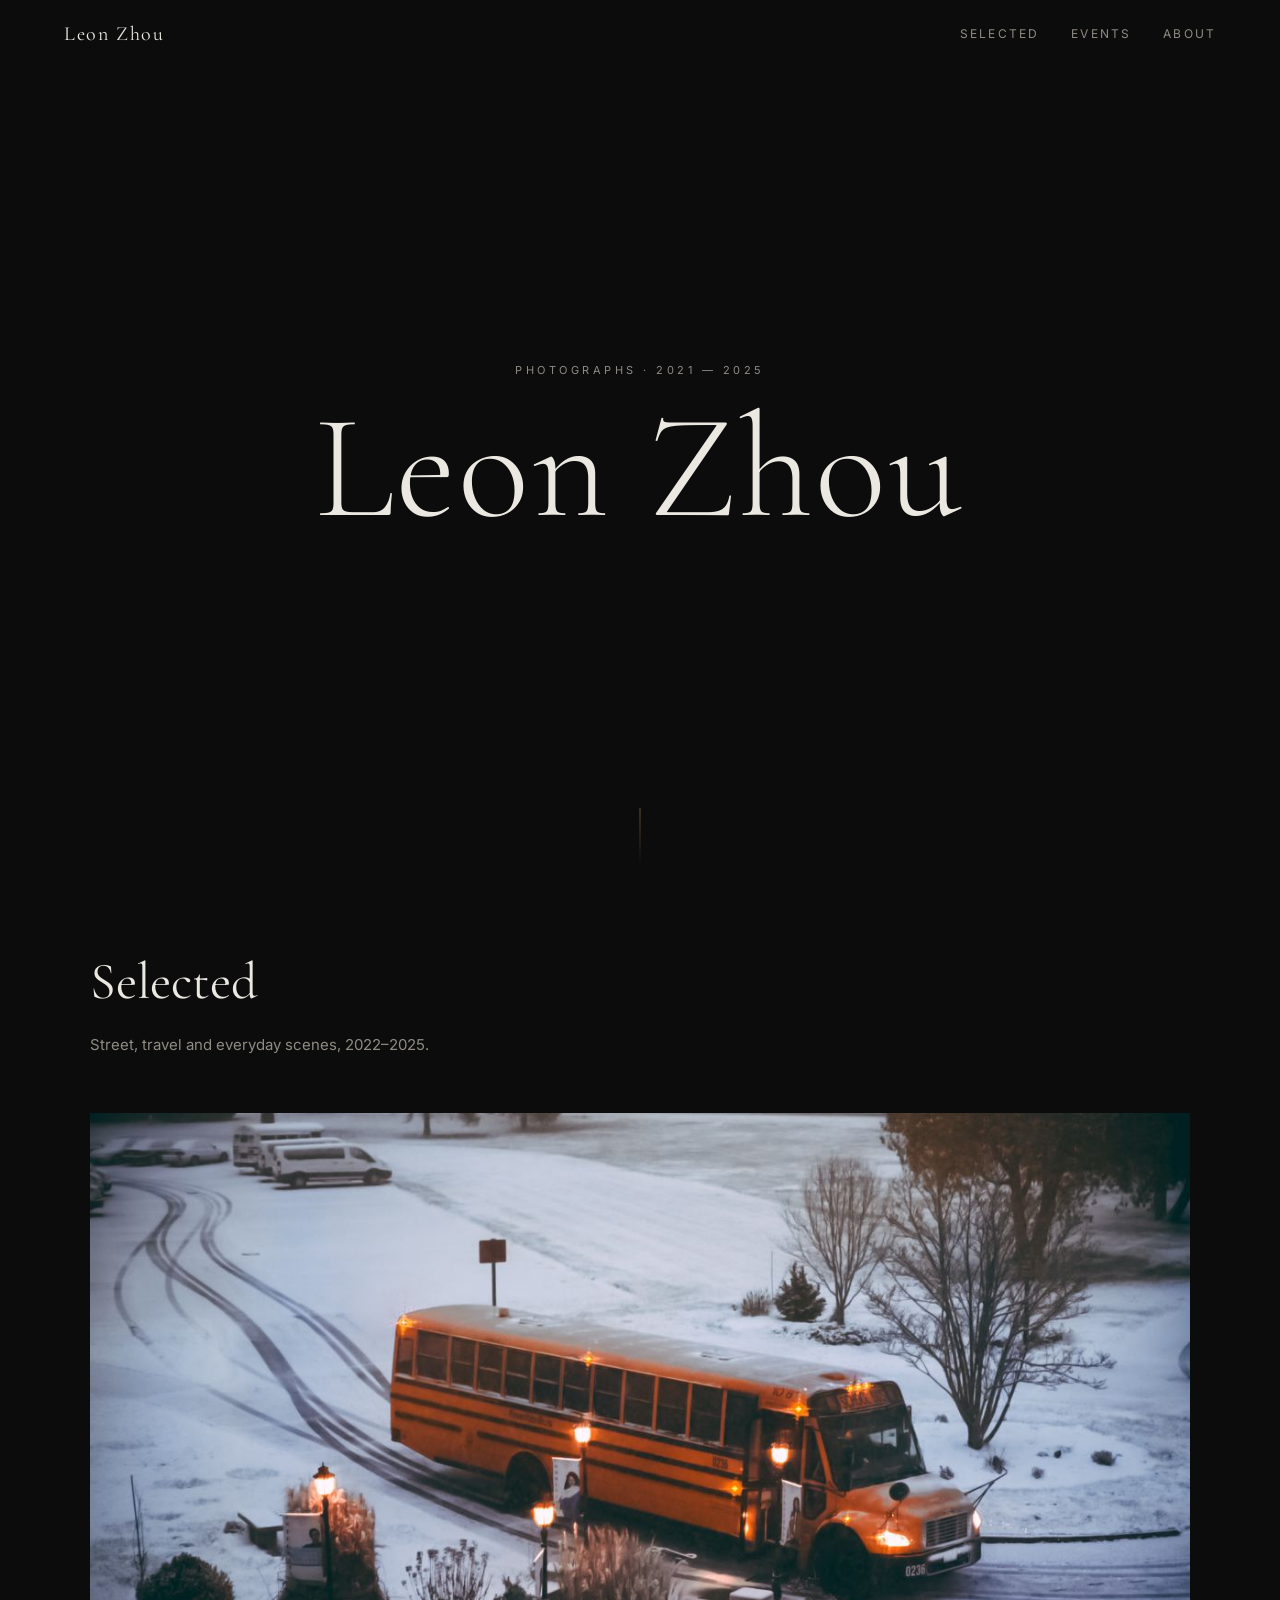
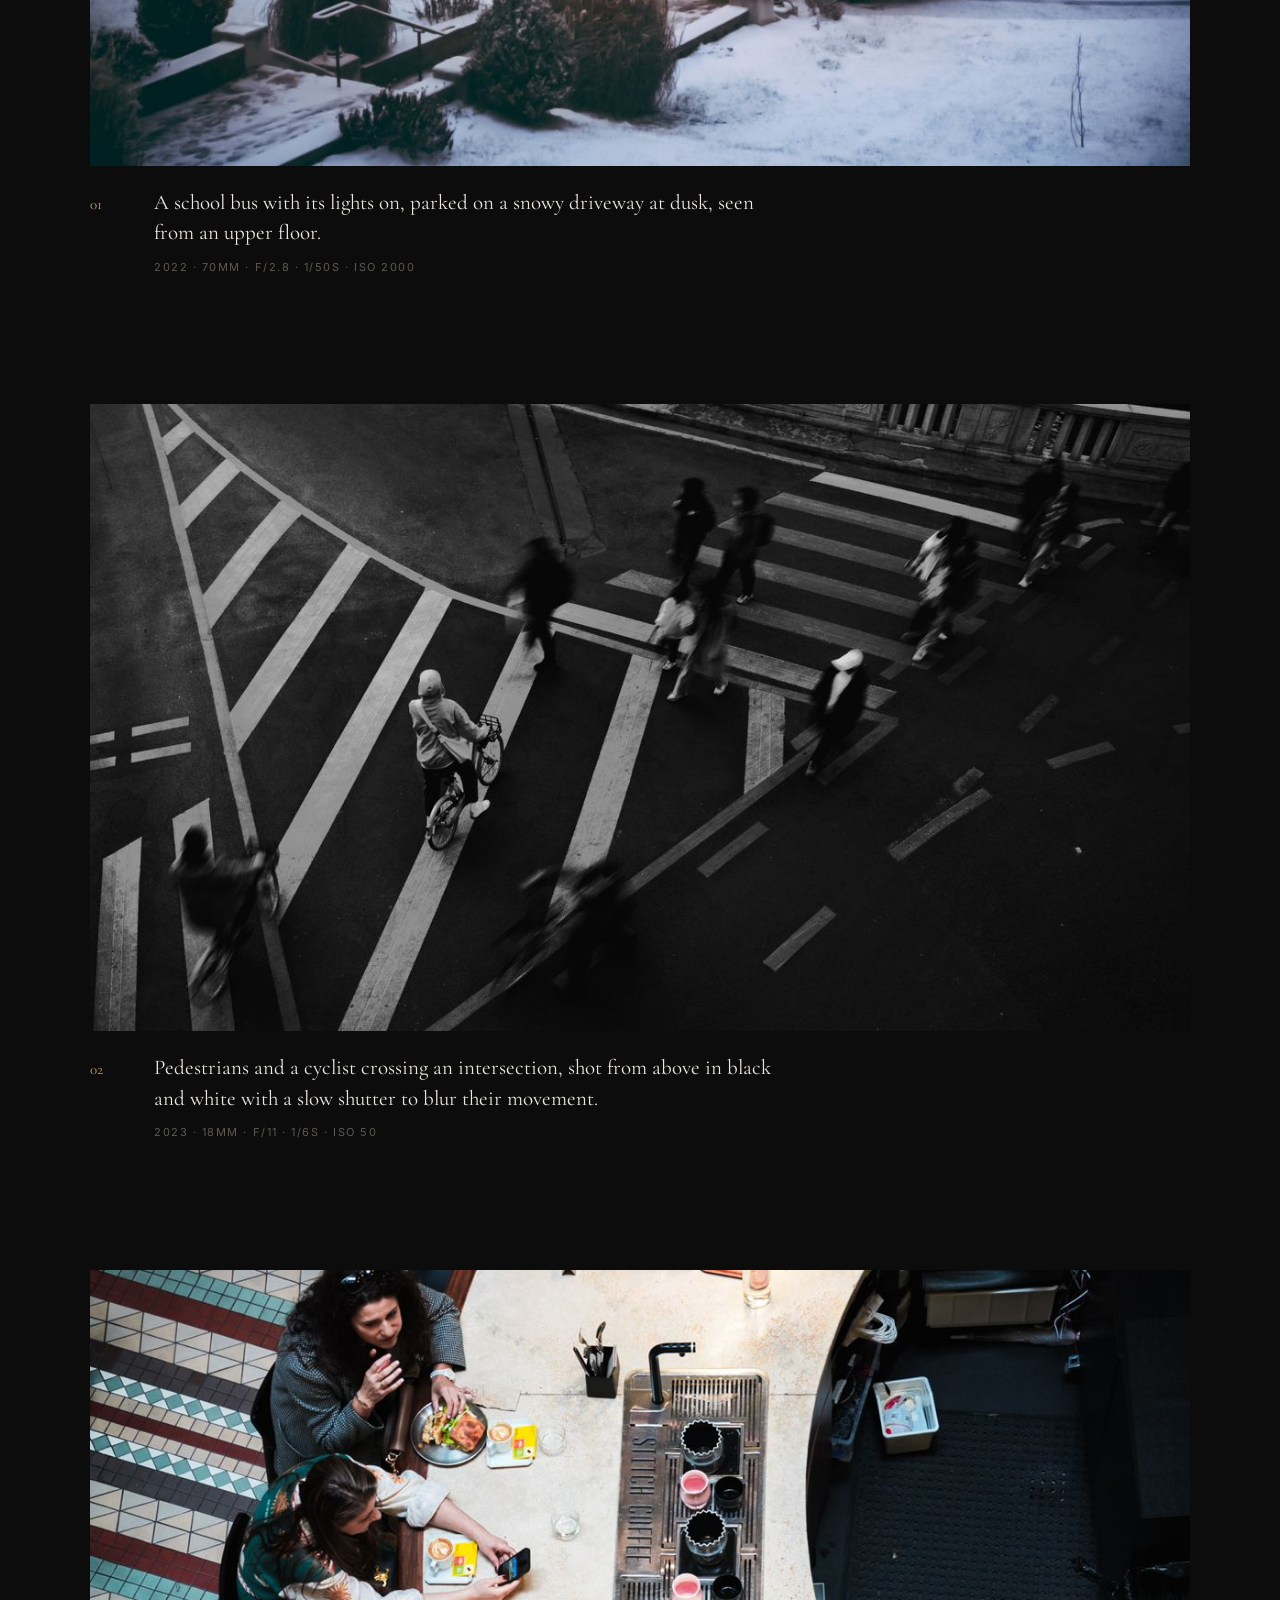
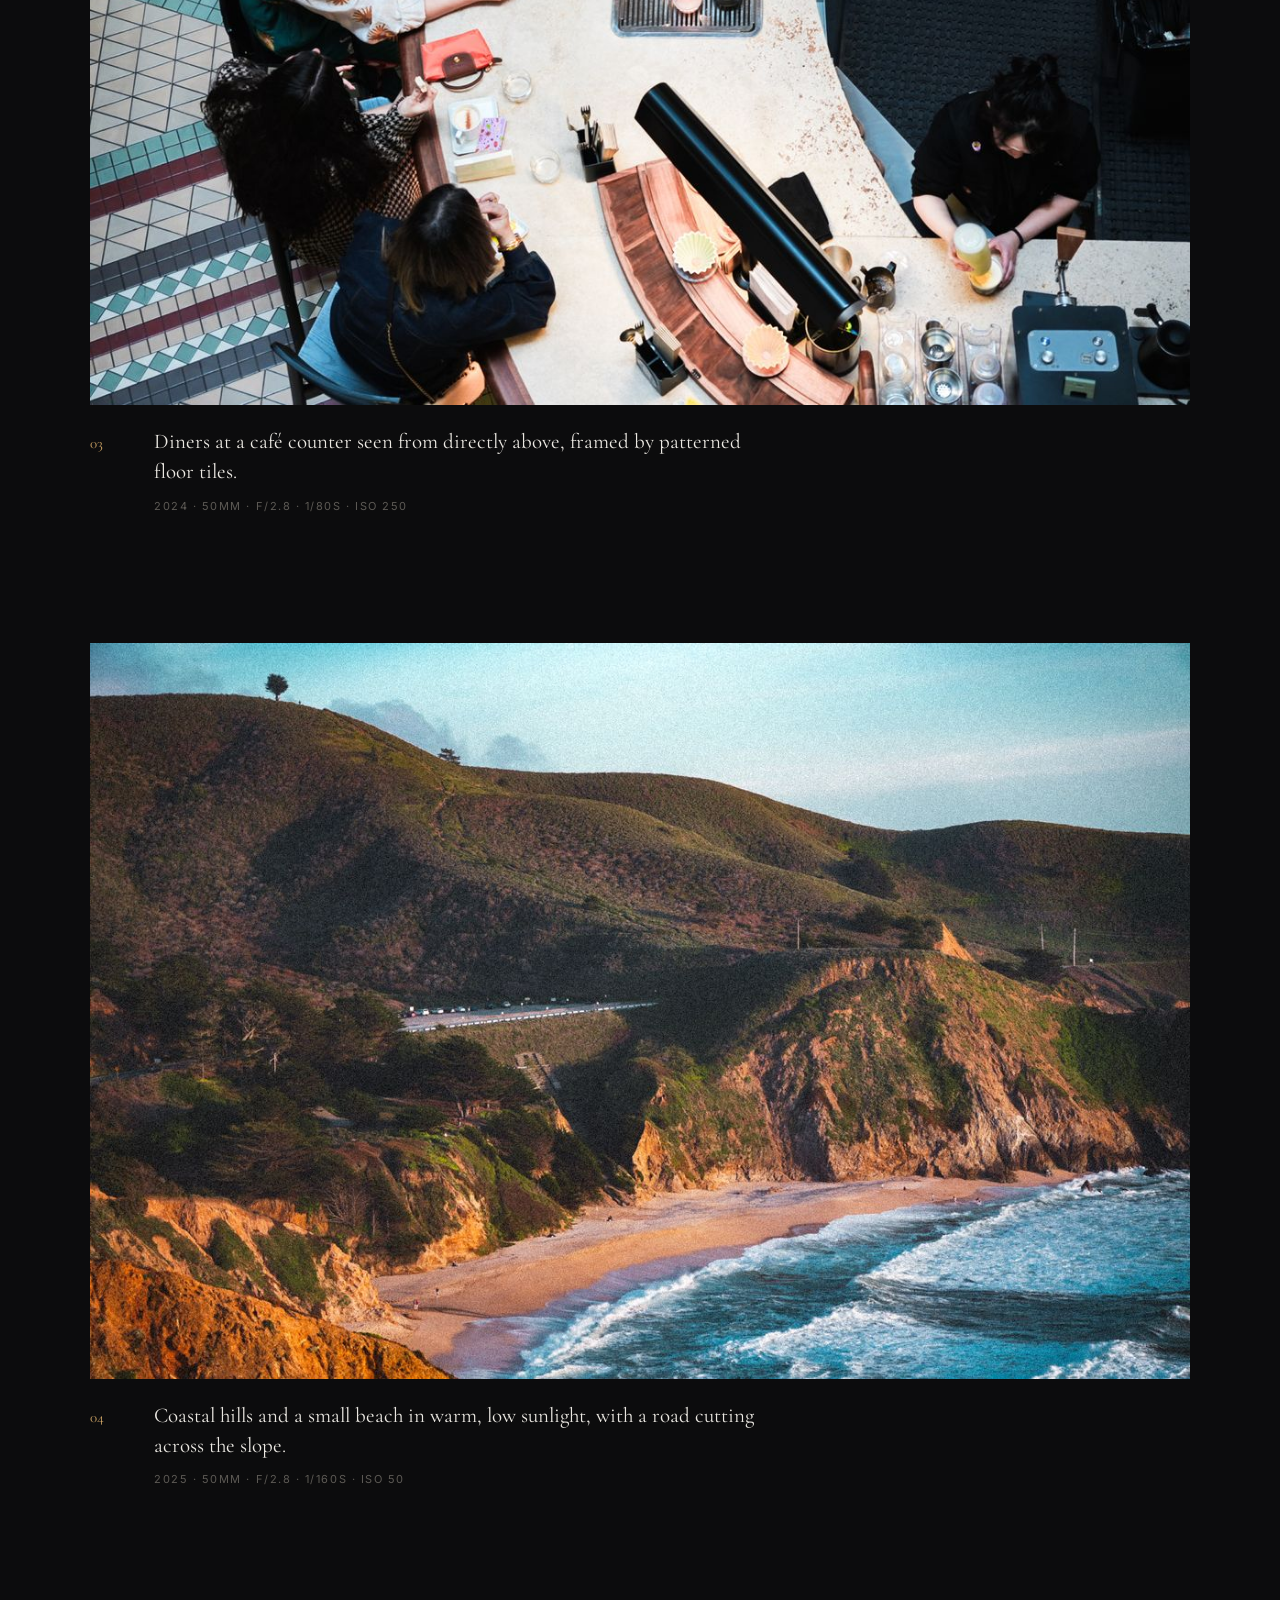
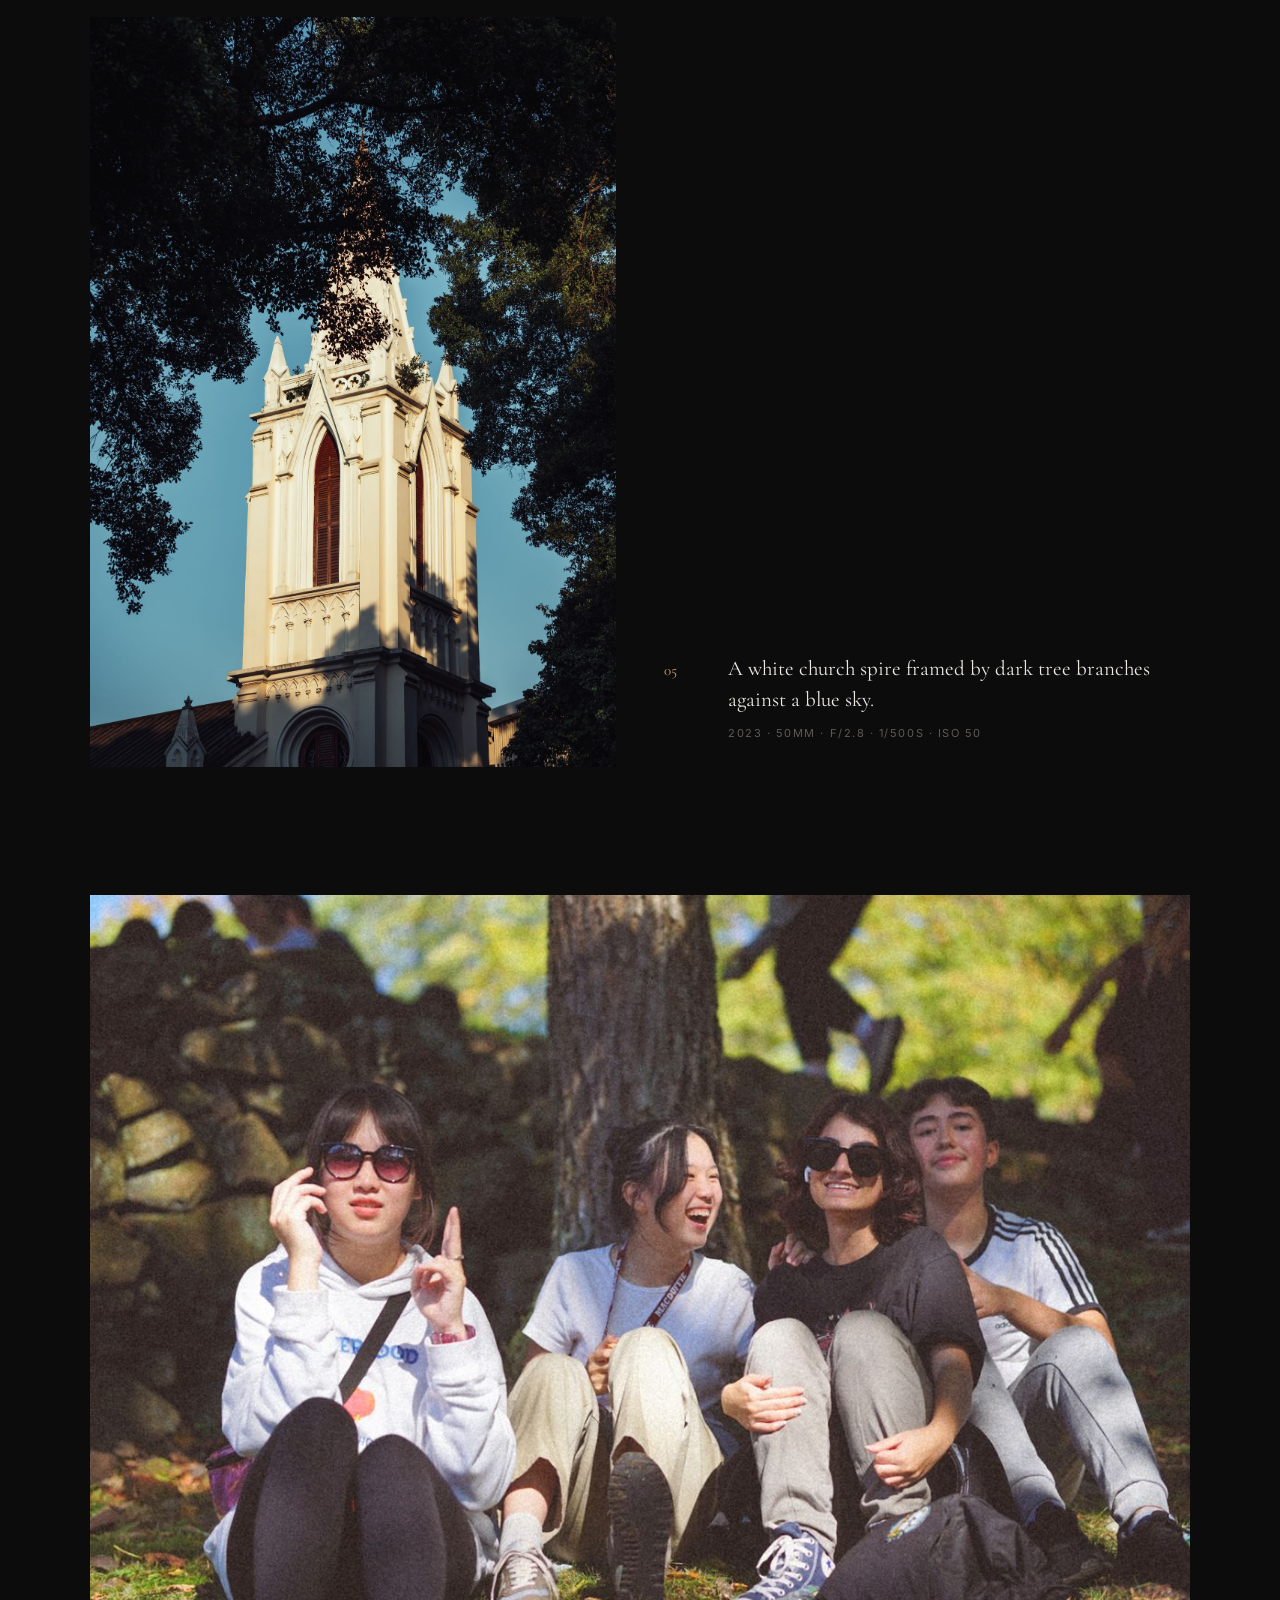
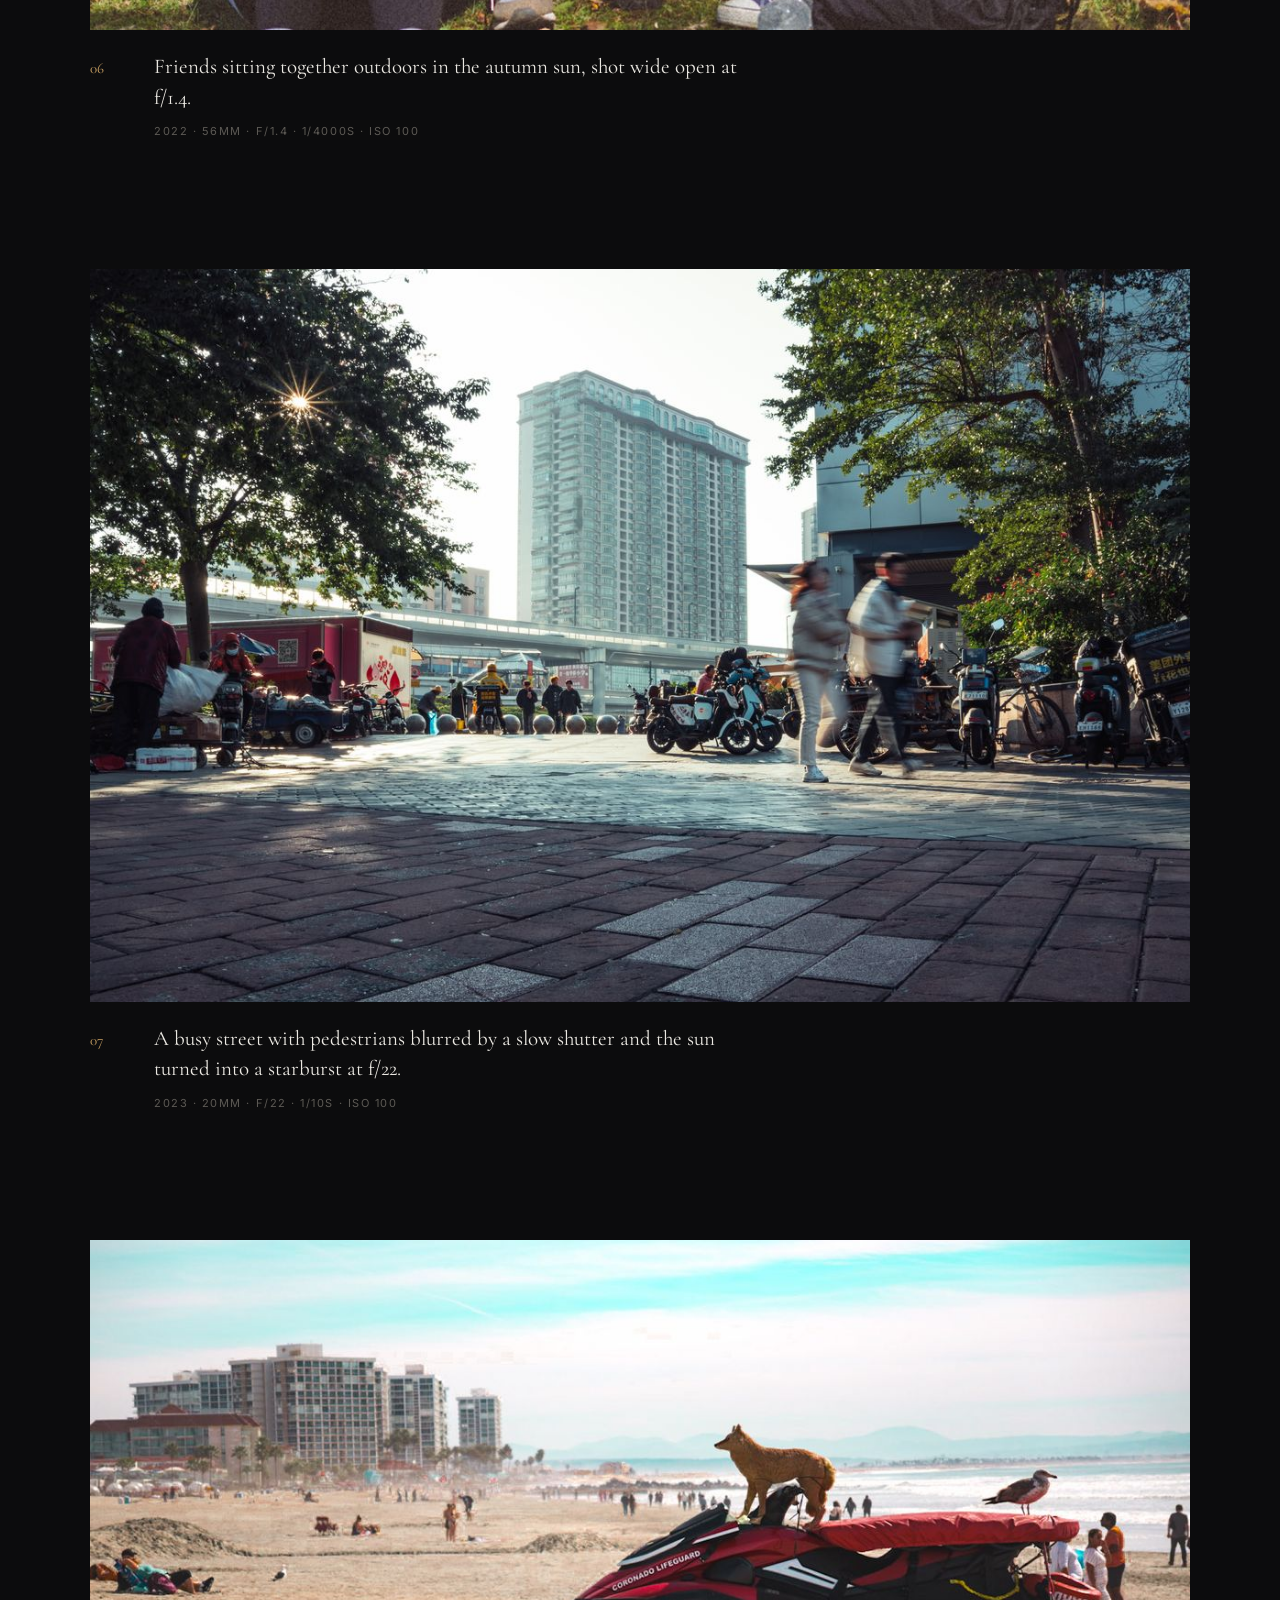
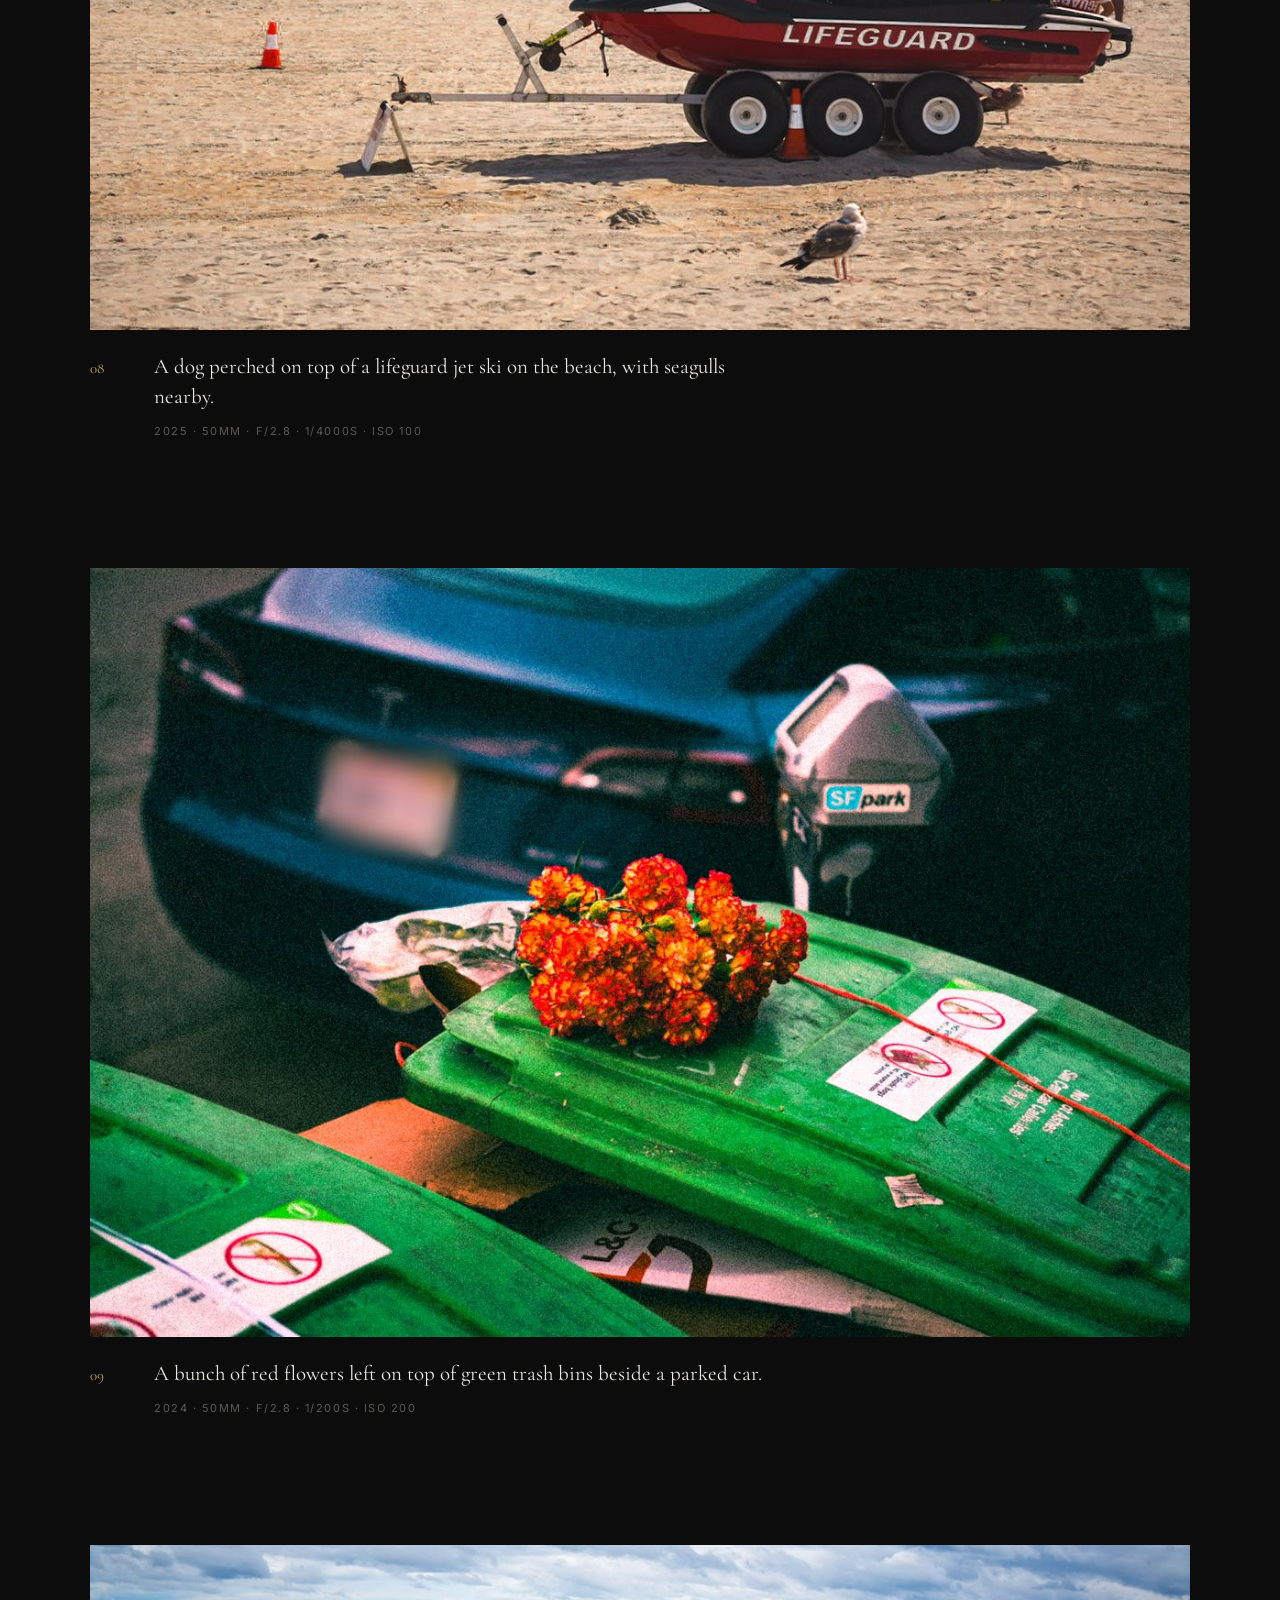
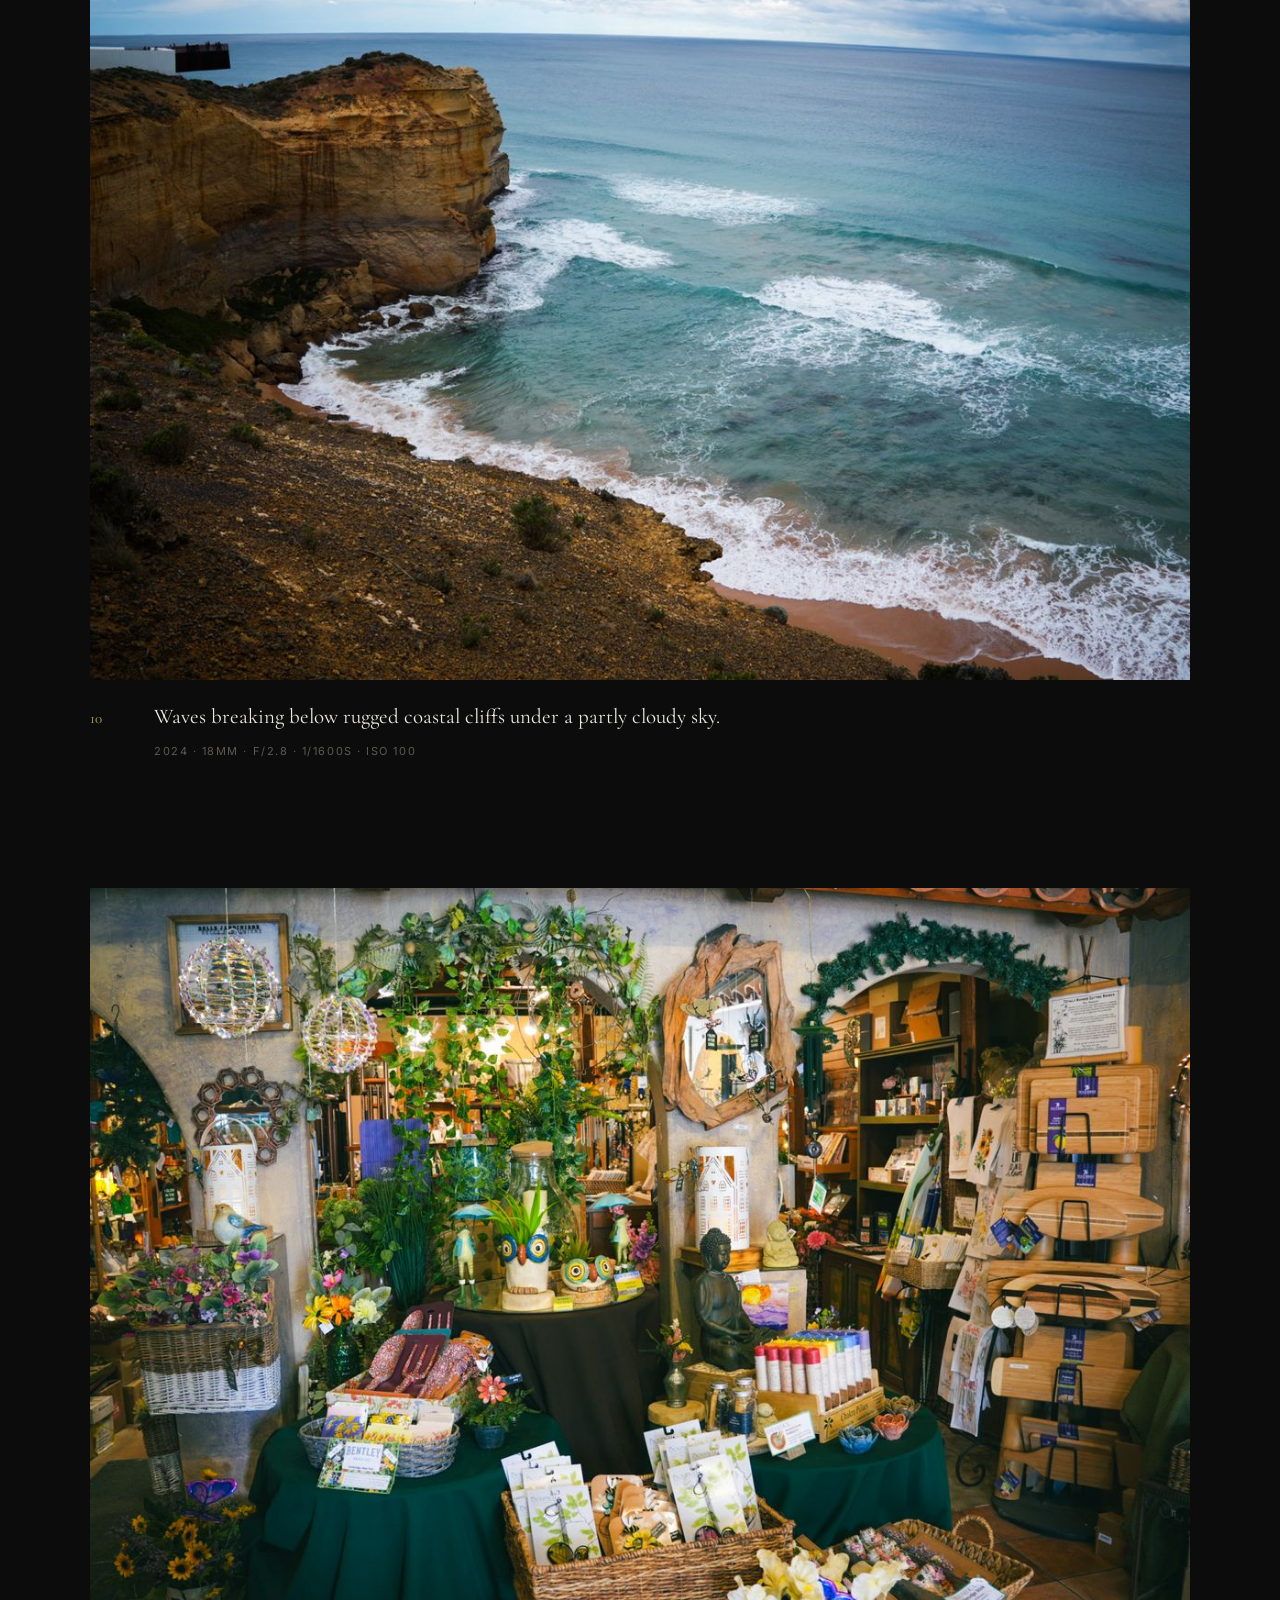
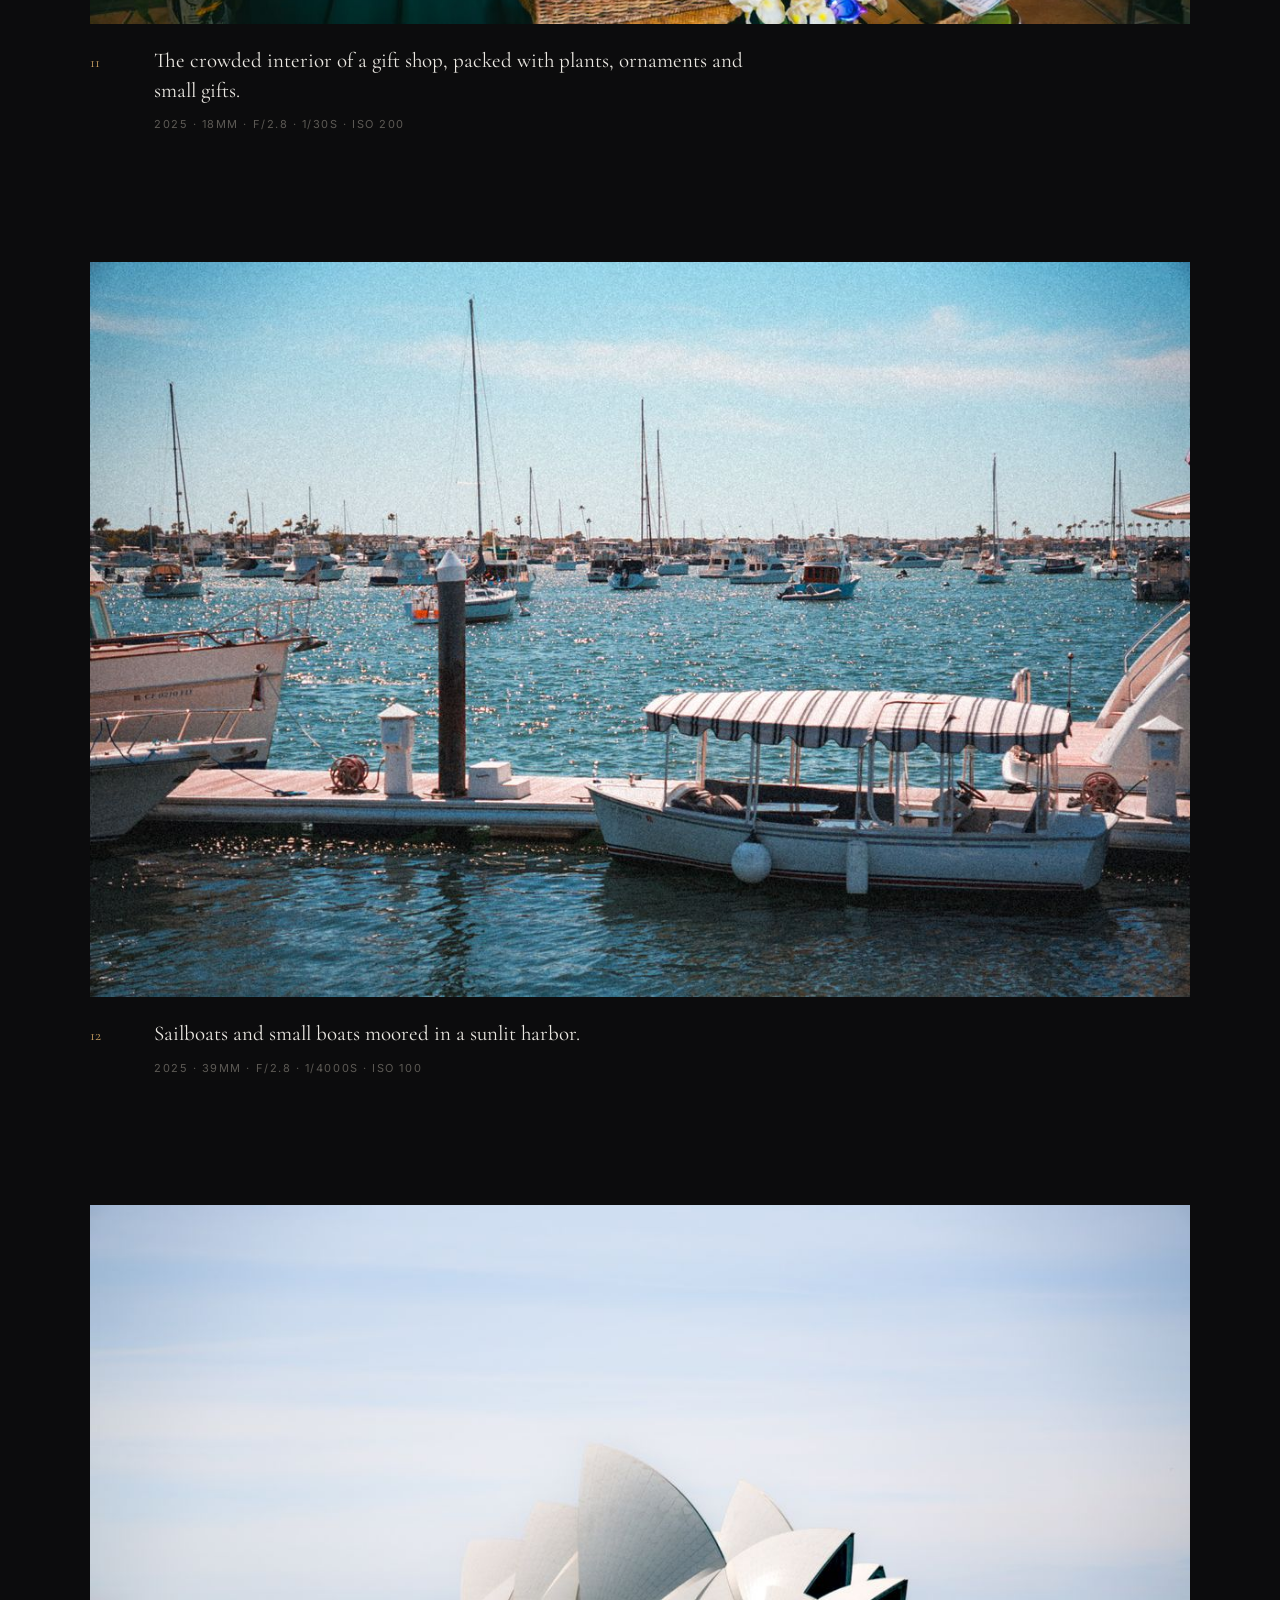
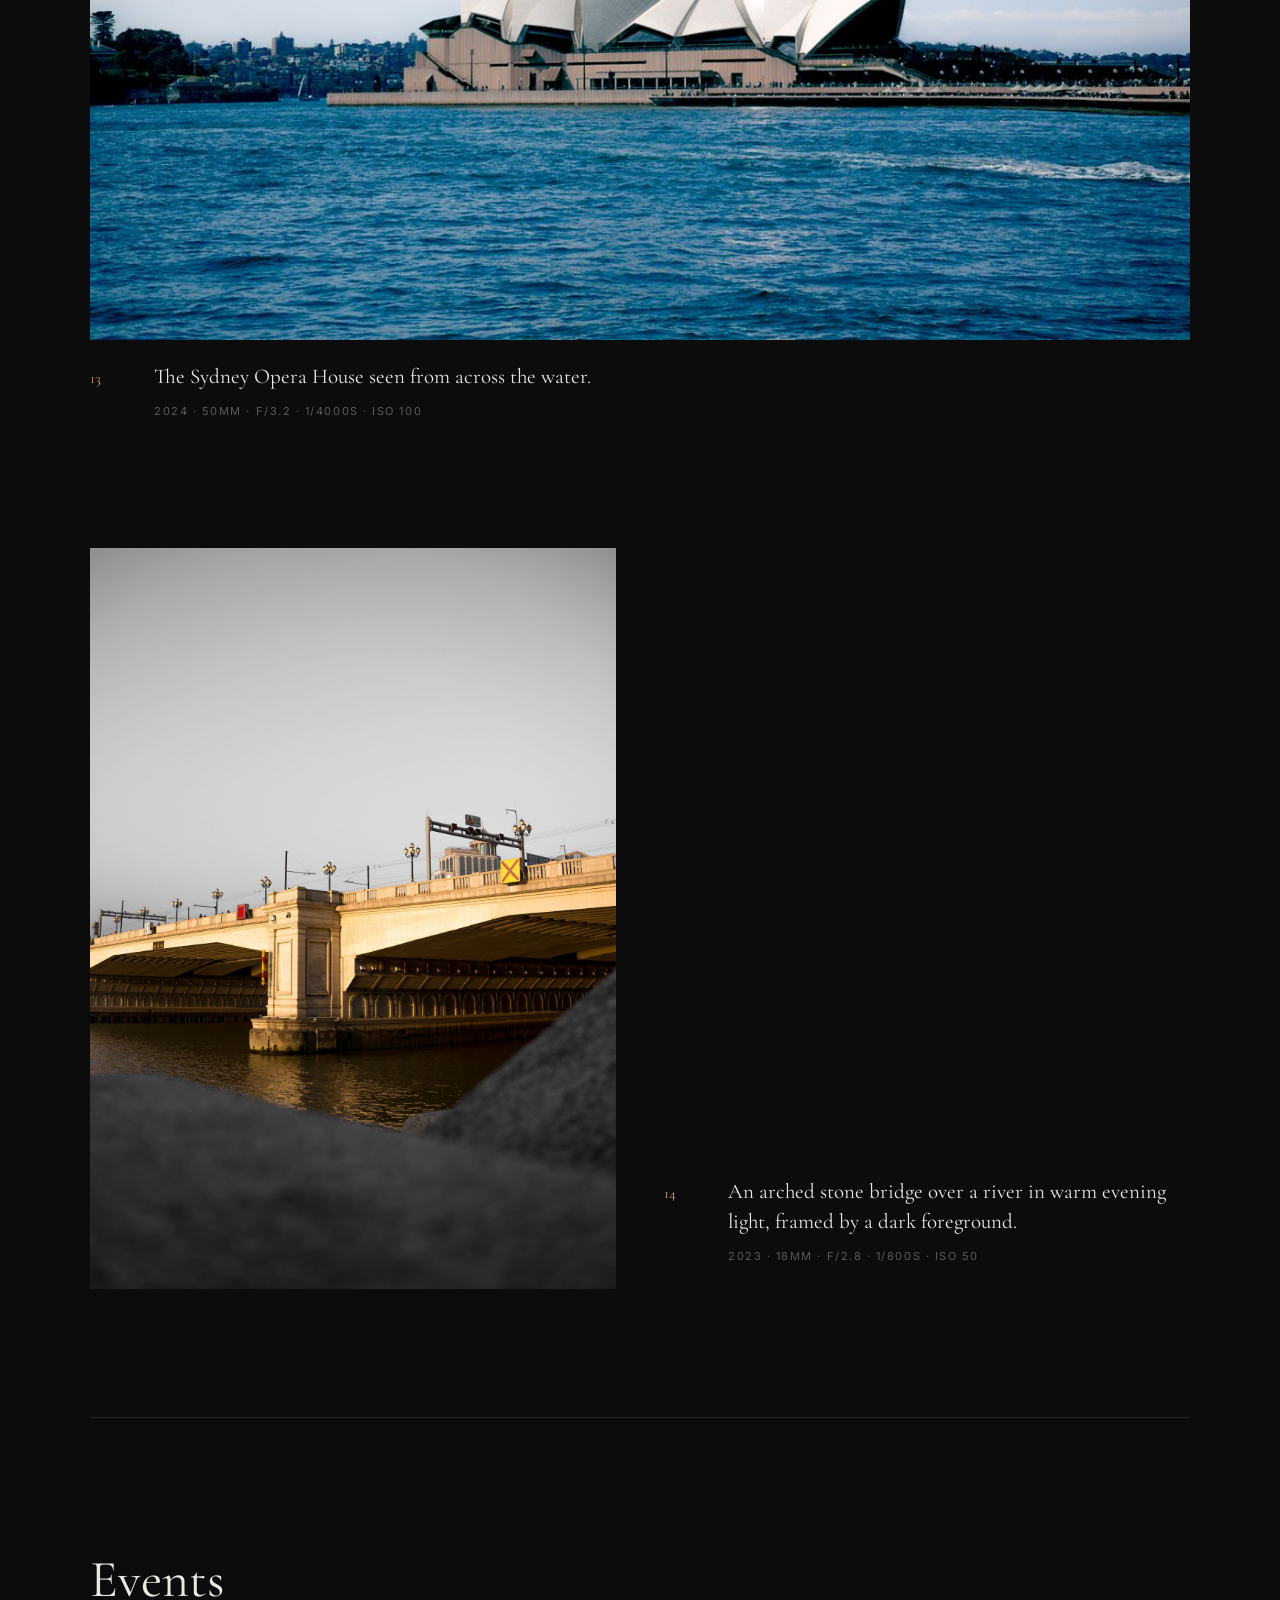
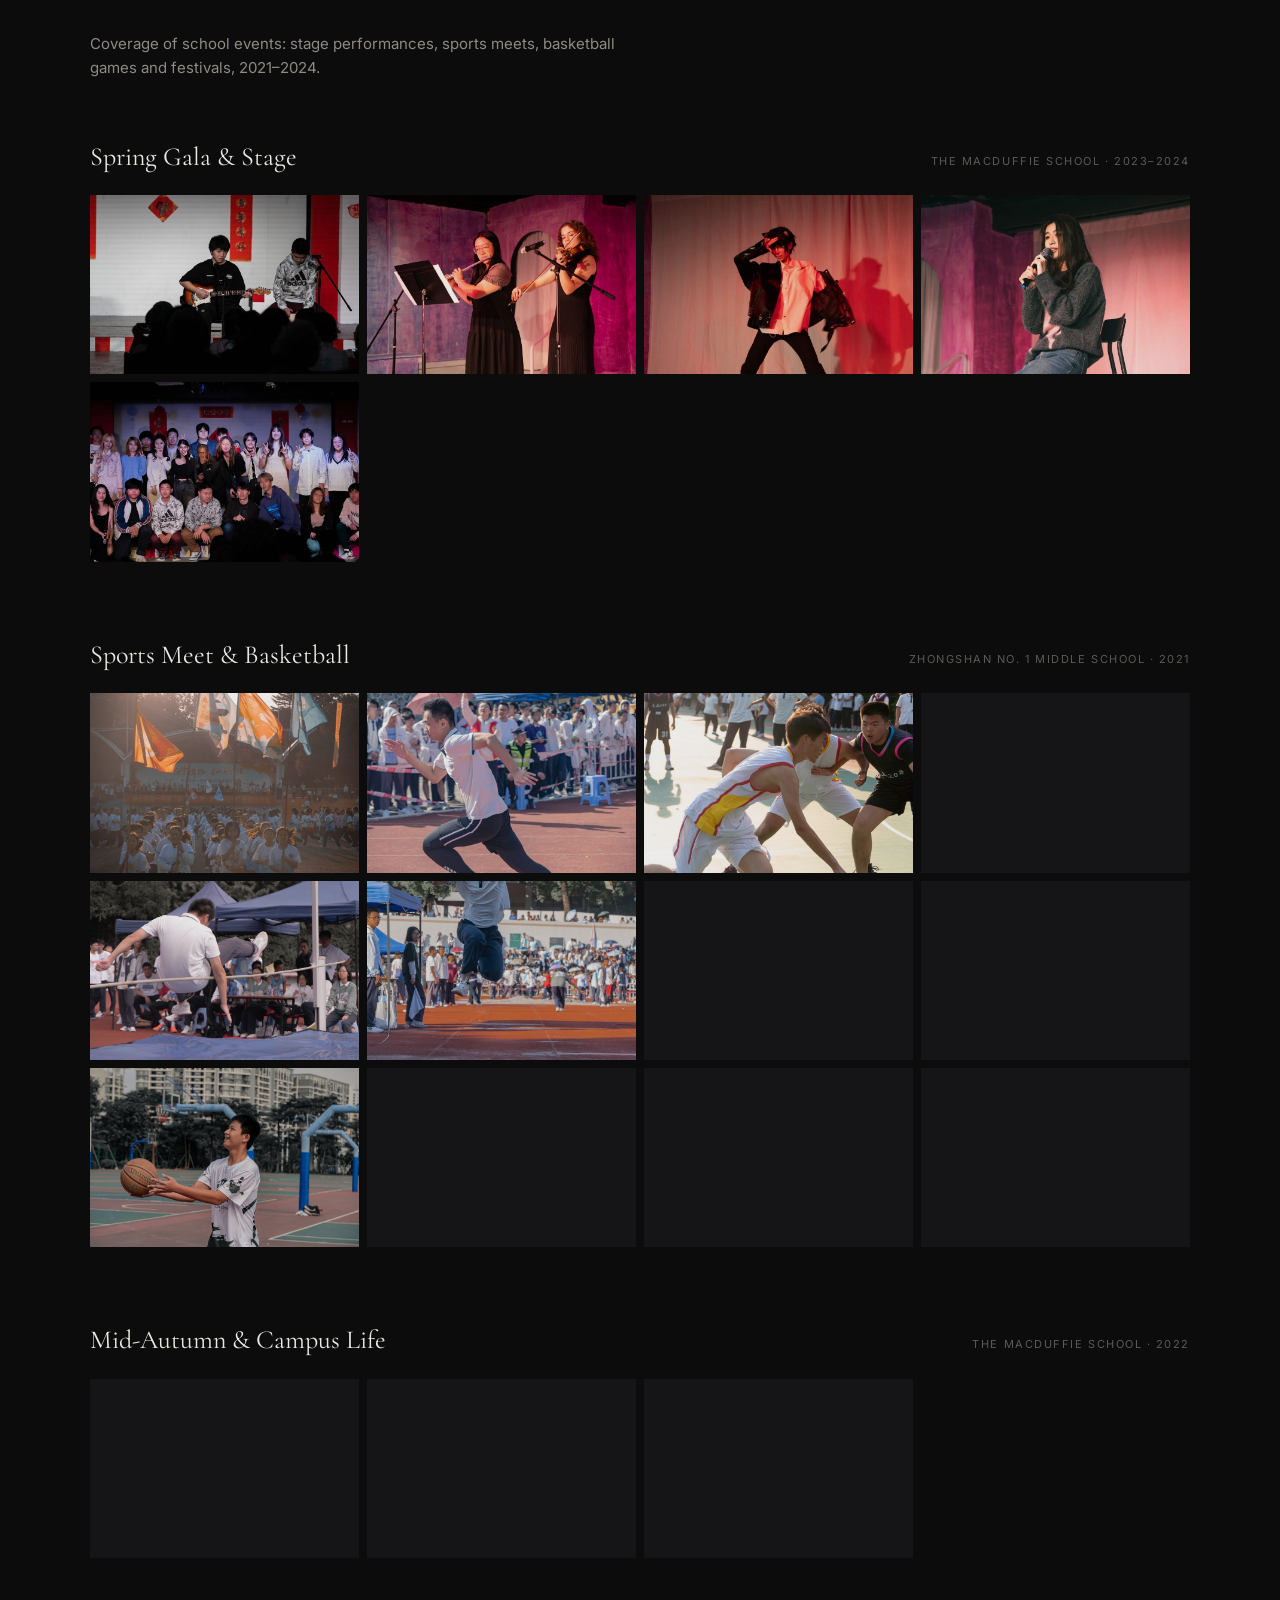
==== commit 2ea9acfa: "Use descriptive English captions and remove Chinese text Co-Authored-By: Claude Opus 5.5 <noreply@an" ====
--- a/index.html
+++ b/index.html
@@ -13,7 +13,7 @@
   <link rel="icon" href="data:image/svg+xml,%3Csvg xmlns='http://www.w3.org/2000/svg' viewBox='0 0 32 32'%3E%3Crect width='32' height='32' fill='%230c0c0d'/%3E%3Ccircle cx='16' cy='16' r='9' fill='none' stroke='%23c9a063' stroke-width='2'/%3E%3Ccircle cx='16' cy='16' r='3' fill='%23c9a063'/%3E%3C/svg%3E">
   <link rel="preconnect" href="https://fonts.googleapis.com">
   <link rel="preconnect" href="https://fonts.gstatic.com" crossorigin>
-  <link href="https://fonts.googleapis.com/css2?family=Cormorant+Garamond:ital,wght@0,300;0,400;1,400&family=Inter:wght@400;500&family=Noto+Serif+SC:wght@400&display=swap" rel="stylesheet">
+  <link href="https://fonts.googleapis.com/css2?family=Cormorant+Garamond:ital,wght@0,300;0,400;1,400&family=Inter:wght@400;500&display=swap" rel="stylesheet">
   <link rel="stylesheet" href="css/site.css">
 </head>
 <body>
@@ -30,181 +30,166 @@
     <section class="title" id="top">
       <p class="kicker">Photographs · 2021 — 2025</p>
       <h1>Leon Zhou</h1>
-      <p class="sub" lang="zh-CN">周立泓 · 摄影</p>
       <a class="cue" href="#selected" aria-label="Scroll to selected work"><span></span></a>
     </section>
 
     <section class="selected" id="selected">
       <div class="section-head reveal">
-        <h2>Selected <span lang="zh-CN">精选</span></h2>
-        <p>Light that lingers, people in passing, a moment just before or after something happens.</p>
+        <h2>Selected</h2>
+        <p>Street, travel and everyday scenes, 2022–2025.</p>
       </div>
       
       <figure class="frame landscape reveal">
-        <a class="shot" href="img/sel/snow-bus-2000.jpg" data-lb="sel" data-cap="雪落无声，车灯替人说了晚安。">
+        <a class="shot" href="img/sel/snow-bus-2000.jpg" data-lb="sel" data-cap="A school bus with its lights on, parked on a snowy driveway at dusk, seen from an upper floor.">
           <img src="img/sel/snow-bus-1200.jpg" srcset="img/sel/snow-bus-1200.jpg 1200w, img/sel/snow-bus-2000.jpg 1613w"
                sizes="(min-width: 1100px) 1100px, 100vw" width="1200" height="712" alt="School bus with its lights on in the snow at dusk" loading="eager" decoding="async">
         </a>
         <figcaption>
           <span class="no">01</span>
-          <p class="cn" lang="zh-CN">雪落无声，车灯替人说了晚安。</p>
-          <p class="en">Snow falls without a sound; the headlights say goodnight for us.</p>
+          <p class="desc">A school bus with its lights on, parked on a snowy driveway at dusk, seen from an upper floor.</p>
           <p class="meta">2022 · 70mm · f/2.8 · 1/50s · ISO 2000</p>
         </figcaption>
       </figure>
       <figure class="frame landscape reveal">
-        <a class="shot" href="img/sel/crosswalk-2000.jpg" data-lb="sel" data-cap="从高处看，人潮只是斑马线上吹过的一阵风。">
+        <a class="shot" href="img/sel/crosswalk-2000.jpg" data-lb="sel" data-cap="Pedestrians and a cyclist crossing an intersection, shot from above in black and white with a slow shutter to blur their movement.">
           <img src="img/sel/crosswalk-1200.jpg" srcset="img/sel/crosswalk-1200.jpg 1200w, img/sel/crosswalk-2000.jpg 2000w"
                sizes="(min-width: 1100px) 1100px, 100vw" width="1200" height="684" alt="Black-and-white overhead view of people crossing a street" loading="lazy" decoding="async">
         </a>
         <figcaption>
           <span class="no">02</span>
-          <p class="cn" lang="zh-CN">从高处看，人潮只是斑马线上吹过的一阵风。</p>
-          <p class="en">From up here, the crowd is only a gust of wind crossing the stripes.</p>
+          <p class="desc">Pedestrians and a cyclist crossing an intersection, shot from above in black and white with a slow shutter to blur their movement.</p>
           <p class="meta">2023 · 18mm · f/11 · 1/6s · ISO 50</p>
         </figcaption>
       </figure>
       <figure class="frame landscape reveal">
-        <a class="shot" href="img/sel/cafe-2000.jpg" data-lb="sel" data-cap="从上面看，每张桌子都是一座小岛。">
+        <a class="shot" href="img/sel/cafe-2000.jpg" data-lb="sel" data-cap="Diners at a café counter seen from directly above, framed by patterned floor tiles.">
           <img src="img/sel/cafe-1200.jpg" srcset="img/sel/cafe-1200.jpg 1200w, img/sel/cafe-2000.jpg 1616w"
                sizes="(min-width: 1100px) 1100px, 100vw" width="1200" height="802" alt="Overhead view of people eating at a café counter" loading="lazy" decoding="async">
         </a>
         <figcaption>
           <span class="no">03</span>
-          <p class="cn" lang="zh-CN">从上面看，每张桌子都是一座小岛。</p>
-          <p class="en">Seen from above, every table is its own small island.</p>
+          <p class="desc">Diners at a café counter seen from directly above, framed by patterned floor tiles.</p>
           <p class="meta">2024 · 50mm · f/2.8 · 1/80s · ISO 250</p>
         </figcaption>
       </figure>
       <figure class="frame landscape reveal">
-        <a class="shot" href="img/sel/coast-2000.jpg" data-lb="sel" data-cap="山在等海，海在等光。">
+        <a class="shot" href="img/sel/coast-2000.jpg" data-lb="sel" data-cap="Coastal hills and a small beach in warm, low sunlight, with a road cutting across the slope.">
           <img src="img/sel/coast-1200.jpg" srcset="img/sel/coast-1200.jpg 1200w, img/sel/coast-2000.jpg 1616w"
                sizes="(min-width: 1100px) 1100px, 100vw" width="1200" height="802" alt="Coastal hills and a beach in golden-hour light" loading="lazy" decoding="async">
         </a>
         <figcaption>
           <span class="no">04</span>
-          <p class="cn" lang="zh-CN">山在等海，海在等光。</p>
-          <p class="en">The hills wait for the sea; the sea waits for the light.</p>
+          <p class="desc">Coastal hills and a small beach in warm, low sunlight, with a road cutting across the slope.</p>
           <p class="meta">2025 · 50mm · f/2.8 · 1/160s · ISO 50</p>
         </figcaption>
       </figure>
       <figure class="frame portrait reveal">
-        <a class="shot" href="img/sel/spire-2000.jpg" data-lb="sel" data-cap="树叶替天空留了一扇窗。">
+        <a class="shot" href="img/sel/spire-2000.jpg" data-lb="sel" data-cap="A white church spire framed by dark tree branches against a blue sky.">
           <img src="img/sel/spire-1200.jpg" srcset="img/sel/spire-1200.jpg 842w, img/sel/spire-2000.jpg 1403w"
                sizes="(min-width: 1100px) 1100px, 100vw" width="842" height="1200" alt="White church spire framed by dark leaves" loading="lazy" decoding="async">
         </a>
         <figcaption>
           <span class="no">05</span>
-          <p class="cn" lang="zh-CN">树叶替天空留了一扇窗。</p>
-          <p class="en">The leaves keep a window open for the sky.</p>
+          <p class="desc">A white church spire framed by dark tree branches against a blue sky.</p>
           <p class="meta">2023 · 50mm · f/2.8 · 1/500s · ISO 50</p>
         </figcaption>
       </figure>
       <figure class="frame landscape reveal">
-        <a class="shot" href="img/sel/autumn-2000.jpg" data-lb="sel" data-cap="那年秋天，阳光正好，我们也是。">
+        <a class="shot" href="img/sel/autumn-2000.jpg" data-lb="sel" data-cap="Friends sitting together outdoors in the autumn sun, shot wide open at f/1.4.">
           <img src="img/sel/autumn-1200.jpg" srcset="img/sel/autumn-1200.jpg 1200w, img/sel/autumn-2000.jpg 2000w"
                sizes="(min-width: 1100px) 1100px, 100vw" width="1200" height="802" alt="Friends laughing together in the autumn sun" loading="lazy" decoding="async">
         </a>
         <figcaption>
           <span class="no">06</span>
-          <p class="cn" lang="zh-CN">那年秋天，阳光正好，我们也是。</p>
-          <p class="en">That autumn the light was just right, and so were we.</p>
+          <p class="desc">Friends sitting together outdoors in the autumn sun, shot wide open at f/1.4.</p>
           <p class="meta">2022 · 56mm · f/1.4 · 1/4000s · ISO 100</p>
         </figcaption>
       </figure>
       <figure class="frame landscape reveal">
-        <a class="shot" href="img/sel/street-2000.jpg" data-lb="sel" data-cap="街上的人都在赶路，只有光停了下来。">
+        <a class="shot" href="img/sel/street-2000.jpg" data-lb="sel" data-cap="A busy street with pedestrians blurred by a slow shutter and the sun turned into a starburst at f/22.">
           <img src="img/sel/street-1200.jpg" srcset="img/sel/street-1200.jpg 1200w, img/sel/street-2000.jpg 2000w"
                sizes="(min-width: 1100px) 1100px, 100vw" width="1200" height="800" alt="Street scene with blurred pedestrians and a sunburst" loading="lazy" decoding="async">
         </a>
         <figcaption>
           <span class="no">07</span>
-          <p class="cn" lang="zh-CN">街上的人都在赶路，只有光停了下来。</p>
-          <p class="en">Everyone on the street keeps moving; only the light stands still.</p>
+          <p class="desc">A busy street with pedestrians blurred by a slow shutter and the sun turned into a starburst at f/22.</p>
           <p class="meta">2023 · 20mm · f/22 · 1/10s · ISO 100</p>
         </figcaption>
       </figure>
       <figure class="frame landscape reveal">
-        <a class="shot" href="img/sel/lifeguard-2000.jpg" data-lb="sel" data-cap="今天海边最尽职的值班员，是一只狗。">
+        <a class="shot" href="img/sel/lifeguard-2000.jpg" data-lb="sel" data-cap="A dog perched on top of a lifeguard jet ski on the beach, with seagulls nearby.">
           <img src="img/sel/lifeguard-1200.jpg" srcset="img/sel/lifeguard-1200.jpg 1200w, img/sel/lifeguard-2000.jpg 1450w"
                sizes="(min-width: 1100px) 1100px, 100vw" width="1200" height="752" alt="Dog standing on a lifeguard jet ski on the beach" loading="lazy" decoding="async">
         </a>
         <figcaption>
           <span class="no">08</span>
-          <p class="cn" lang="zh-CN">今天海边最尽职的值班员，是一只狗。</p>
-          <p class="en">Today the most dedicated lifeguard on the beach was a dog.</p>
+          <p class="desc">A dog perched on top of a lifeguard jet ski on the beach, with seagulls nearby.</p>
           <p class="meta">2025 · 50mm · f/2.8 · 1/4000s · ISO 100</p>
         </figcaption>
       </figure>
       <figure class="frame landscape reveal">
-        <a class="shot" href="img/sel/flowers-2000.jpg" data-lb="sel" data-cap="被留下的花，依然开着。">
+        <a class="shot" href="img/sel/flowers-2000.jpg" data-lb="sel" data-cap="A bunch of red flowers left on top of green trash bins beside a parked car.">
           <img src="img/sel/flowers-1200.jpg" srcset="img/sel/flowers-1200.jpg 1200w, img/sel/flowers-2000.jpg 1544w"
                sizes="(min-width: 1100px) 1100px, 100vw" width="1200" height="839" alt="Red flowers left on top of green trash bins" loading="lazy" decoding="async">
         </a>
         <figcaption>
           <span class="no">09</span>
-          <p class="cn" lang="zh-CN">被留下的花，依然开着。</p>
-          <p class="en">Left behind, the flowers keep blooming.</p>
+          <p class="desc">A bunch of red flowers left on top of green trash bins beside a parked car.</p>
           <p class="meta">2024 · 50mm · f/2.8 · 1/200s · ISO 200</p>
         </figcaption>
       </figure>
       <figure class="frame landscape reveal">
-        <a class="shot" href="img/sel/cliffs-2000.jpg" data-lb="sel" data-cap="浪一遍遍地问，崖从不回答。">
+        <a class="shot" href="img/sel/cliffs-2000.jpg" data-lb="sel" data-cap="Waves breaking below rugged coastal cliffs under a partly cloudy sky.">
           <img src="img/sel/cliffs-1200.jpg" srcset="img/sel/cliffs-1200.jpg 1200w, img/sel/cliffs-2000.jpg 1616w"
                sizes="(min-width: 1100px) 1100px, 100vw" width="1200" height="802" alt="Waves breaking below coastal cliffs" loading="lazy" decoding="async">
         </a>
         <figcaption>
           <span class="no">10</span>
-          <p class="cn" lang="zh-CN">浪一遍遍地问，崖从不回答。</p>
-          <p class="en">The waves keep asking; the cliffs never answer.</p>
+          <p class="desc">Waves breaking below rugged coastal cliffs under a partly cloudy sky.</p>
           <p class="meta">2024 · 18mm · f/2.8 · 1/1600s · ISO 100</p>
         </figcaption>
       </figure>
       <figure class="frame landscape reveal">
-        <a class="shot" href="img/sel/shop-2000.jpg" data-lb="sel" data-cap="每件小东西，都在等一个认出它的人。">
+        <a class="shot" href="img/sel/shop-2000.jpg" data-lb="sel" data-cap="The crowded interior of a gift shop, packed with plants, ornaments and small gifts.">
           <img src="img/sel/shop-1200.jpg" srcset="img/sel/shop-1200.jpg 1200w, img/sel/shop-2000.jpg 1616w"
                sizes="(min-width: 1100px) 1100px, 100vw" width="1200" height="802" alt="Crowded, colorful gift shop interior" loading="lazy" decoding="async">
         </a>
         <figcaption>
           <span class="no">11</span>
-          <p class="cn" lang="zh-CN">每件小东西，都在等一个认出它的人。</p>
-          <p class="en">Every small thing here is waiting for someone to recognize it.</p>
+          <p class="desc">The crowded interior of a gift shop, packed with plants, ornaments and small gifts.</p>
           <p class="meta">2025 · 18mm · f/2.8 · 1/30s · ISO 200</p>
         </figcaption>
       </figure>
       <figure class="frame landscape reveal">
-        <a class="shot" href="img/sel/harbor-2000.jpg" data-lb="sel" data-cap="船都靠了岸，风还留在海上。">
+        <a class="shot" href="img/sel/harbor-2000.jpg" data-lb="sel" data-cap="Sailboats and small boats moored in a sunlit harbor.">
           <img src="img/sel/harbor-1200.jpg" srcset="img/sel/harbor-1200.jpg 1200w, img/sel/harbor-2000.jpg 1616w"
                sizes="(min-width: 1100px) 1100px, 100vw" width="1200" height="802" alt="Boats moored in a sunny harbor" loading="lazy" decoding="async">
         </a>
         <figcaption>
           <span class="no">12</span>
-          <p class="cn" lang="zh-CN">船都靠了岸，风还留在海上。</p>
-          <p class="en">The boats have all come in; the wind stays out at sea.</p>
+          <p class="desc">Sailboats and small boats moored in a sunlit harbor.</p>
           <p class="meta">2025 · 39mm · f/2.8 · 1/4000s · ISO 100</p>
         </figcaption>
       </figure>
       <figure class="frame landscape reveal">
-        <a class="shot" href="img/sel/sails-2000.jpg" data-lb="sel" data-cap="几片白帆，停在海的另一边。">
+        <a class="shot" href="img/sel/sails-2000.jpg" data-lb="sel" data-cap="The Sydney Opera House seen from across the water.">
           <img src="img/sel/sails-1200.jpg" srcset="img/sel/sails-1200.jpg 1200w, img/sel/sails-2000.jpg 1616w"
                sizes="(min-width: 1100px) 1100px, 100vw" width="1200" height="802" alt="Sydney Opera House seen from the water" loading="lazy" decoding="async">
         </a>
         <figcaption>
           <span class="no">13</span>
-          <p class="cn" lang="zh-CN">几片白帆，停在海的另一边。</p>
-          <p class="en">A few white sails, moored on the far side of the water.</p>
+          <p class="desc">The Sydney Opera House seen from across the water.</p>
           <p class="meta">2024 · 50mm · f/3.2 · 1/4000s · ISO 100</p>
         </figcaption>
       </figure>
       <figure class="frame portrait reveal">
-        <a class="shot" href="img/sel/bridge-2000.jpg" data-lb="sel" data-cap="桥连起两岸，也把黄昏留在了中间。">
+        <a class="shot" href="img/sel/bridge-2000.jpg" data-lb="sel" data-cap="An arched stone bridge over a river in warm evening light, framed by a dark foreground.">
           <img src="img/sel/bridge-1200.jpg" srcset="img/sel/bridge-1200.jpg 852w, img/sel/bridge-2000.jpg 1420w"
                sizes="(min-width: 1100px) 1100px, 100vw" width="852" height="1200" alt="Stone bridge over a river at dusk" loading="lazy" decoding="async">
         </a>
         <figcaption>
           <span class="no">14</span>
-          <p class="cn" lang="zh-CN">桥连起两岸，也把黄昏留在了中间。</p>
-          <p class="en">The bridge joins two shores and keeps the dusk between them.</p>
+          <p class="desc">An arched stone bridge over a river in warm evening light, framed by a dark foreground.</p>
           <p class="meta">2023 · 18mm · f/2.8 · 1/800s · ISO 50</p>
         </figcaption>
       </figure>
@@ -212,13 +197,13 @@
 
     <section class="events" id="events">
       <div class="section-head reveal">
-        <h2>Events <span lang="zh-CN">活动记录</span></h2>
-        <p>School life on the record: stage shows, sports meets, basketball games and festivals.</p>
+        <h2>Events</h2>
+        <p>Coverage of school events: stage performances, sports meets, basketball games and festivals, 2021–2024.</p>
       </div>
       
       <div class="group reveal">
         <div class="group-head">
-          <h3>Spring Gala &amp; Stage <span lang="zh-CN">春晚与舞台</span></h3>
+          <h3>Spring Gala &amp; Stage</h3>
           <p class="meta">The MacDuffie School · 2023–2024</p>
         </div>
         <div class="grid">
@@ -241,7 +226,7 @@
       </div>
       <div class="group reveal">
         <div class="group-head">
-          <h3>Sports Meet &amp; Basketball <span lang="zh-CN">校运会与篮球赛</span></h3>
+          <h3>Sports Meet &amp; Basketball</h3>
           <p class="meta">Zhongshan No. 1 Middle School · 2021</p>
         </div>
         <div class="grid">
@@ -285,7 +270,7 @@
       </div>
       <div class="group reveal">
         <div class="group-head">
-          <h3>Mid-Autumn &amp; Campus Life <span lang="zh-CN">中秋与校园</span></h3>
+          <h3>Mid-Autumn &amp; Campus Life</h3>
           <p class="meta">The MacDuffie School · 2022</p>
         </div>
         <div class="grid">
@@ -304,14 +289,13 @@
 
     <section class="about" id="about">
       <div class="section-head reveal">
-        <h2>About <span lang="zh-CN">关于</span></h2>
+        <h2>About</h2>
       </div>
       <div class="about-body reveal">
         <div class="bio">
           <p>I’m Leon (Lihong) Zhou, a student at UC Irvine studying Applied &amp; Computational Mathematics and Business Information Management.</p>
           <p>I started shooting in high school at Zhongshan No. 1 Middle School, covering sports meets and basketball games, and made a 15-minute film for the school’s anniversary on my own, from planning and script to shooting, editing and music. The school adopted it as its official anniversary film.</p>
           <p>In 2022 I founded the photography club at The MacDuffie School in Massachusetts: monthly photo walks, a student exhibition every semester, and photos of school events like the Spring Gala and the Mid-Autumn celebration.</p>
-          <p class="cn" lang="zh-CN">我喜欢安静的画面：停留的光，路过的人，事情发生之前或之后的那一刻。</p>
         </div>
         <dl class="facts">
           <dt>Camera</dt><dd>Sony a6700 · Sigma 18–50mm F2.8 · Sigma 56mm F1.4</dd>
--- a/css/site.css
+++ b/css/site.css
@@ -7,7 +7,6 @@
   --line: #262628;
   --accent: #c9a063;
   --serif: "Cormorant Garamond", "Iowan Old Style", Georgia, serif;
-  --zh: "Noto Serif SC", "Songti SC", "STSong", serif;
   --sans: "Inter", -apple-system, "Helvetica Neue", Arial, sans-serif;
   --gutter: clamp(16px, 5vw, 64px);
   color-scheme: dark;
@@ -26,7 +25,6 @@
 }
 img { display: block; max-width: 100%; height: auto; }
 a { color: inherit; }
-[lang="zh-CN"] { font-family: var(--zh); }
 
 /* nav */
 .nav {
@@ -53,7 +51,6 @@
   font-family: var(--serif); font-weight: 300;
   font-size: clamp(56px, 12vw, 148px); line-height: .95; letter-spacing: .02em; margin: 0;
 }
-.title .sub { color: var(--muted); letter-spacing: .4em; margin: 22px 0 0; font-size: 14px; }
 .cue { position: absolute; bottom: 36px; left: 50%; width: 1px; height: 56px; transform: translateX(-50%); overflow: hidden; }
 .cue span { position: absolute; inset: 0; background: linear-gradient(var(--accent), transparent); animation: drip 2.4s ease-in-out infinite; }
 @keyframes drip { 0% { transform: translateY(-100%); } 60%, 100% { transform: translateY(100%); } }
@@ -63,7 +60,6 @@
 .section-head { max-width: 1100px; margin: 0 auto; padding: 120px 0 56px; border-top: 1px solid var(--line); }
 .title + .selected .section-head { border-top: 0; padding-top: 40px; }
 .section-head h2 { font-family: var(--serif); font-weight: 400; font-size: clamp(34px, 5vw, 52px); margin: 0 0 10px; }
-.section-head h2 span { font-size: .45em; color: var(--muted); margin-left: 12px; letter-spacing: .2em; vertical-align: middle; }
 .section-head p { color: var(--muted); max-width: 560px; margin: 0; }
 
 /* selected frames */
@@ -71,9 +67,8 @@
 .frame .shot { display: block; cursor: zoom-in; }
 .frame img { width: 100%; max-height: 86vh; object-fit: contain; background: var(--surface); }
 .frame figcaption { display: grid; grid-template-columns: 48px 1fr; column-gap: 16px; margin-top: 22px; }
-.frame .no { grid-row: span 3; font-family: var(--serif); font-size: 15px; color: var(--accent); padding-top: 4px; }
-.frame .cn { font-size: clamp(18px, 2.2vw, 22px); letter-spacing: .06em; margin: 0; line-height: 1.6; }
-.frame .en { font-family: var(--serif); font-style: italic; font-size: 18px; color: #c9c5bd; margin: 4px 0 0; }
+.frame .no { grid-row: span 2; font-family: var(--serif); font-size: 15px; color: var(--accent); padding-top: 4px; }
+.frame .desc { font-family: var(--serif); font-size: clamp(18px, 2vw, 21px); line-height: 1.45; margin: 0; max-width: 62ch; }
 .meta { font-size: 11px; letter-spacing: .14em; text-transform: uppercase; color: var(--faint); margin: 10px 0 0; }
 
 .frame.portrait { display: grid; grid-template-columns: minmax(0, 1fr) minmax(0, 1fr); gap: 48px; align-items: end; }
@@ -84,7 +79,6 @@
 .group { max-width: 1100px; margin: 0 auto 72px; }
 .group-head { display: flex; justify-content: space-between; align-items: baseline; gap: 16px; flex-wrap: wrap; margin-bottom: 18px; }
 .group-head h3 { font-family: var(--serif); font-weight: 400; font-size: 26px; margin: 0; }
-.group-head h3 span { font-size: 14px; color: var(--muted); margin-left: 8px; letter-spacing: .15em; }
 .group-head .meta { margin: 0; }
 .grid { display: grid; grid-template-columns: repeat(auto-fill, minmax(min(100%, 250px), 1fr)); gap: 8px; }
 .tile { display: block; overflow: hidden; background: var(--surface); cursor: zoom-in; }
@@ -95,7 +89,6 @@
 .about { padding-bottom: 96px; }
 .about-body { max-width: 1100px; margin: 0 auto; display: grid; grid-template-columns: 1.4fr 1fr; gap: 64px; }
 .bio p { margin: 0 0 18px; color: #d6d2ca; max-width: 60ch; }
-.bio .cn { color: var(--muted); letter-spacing: .06em; margin-top: 28px; }
 .facts { margin: 0; display: grid; grid-template-columns: auto 1fr; gap: 14px 24px; align-content: start; }
 .facts dt { font-size: 11px; letter-spacing: .16em; text-transform: uppercase; color: var(--faint); padding-top: 3px; }
 .facts dd { margin: 0; }
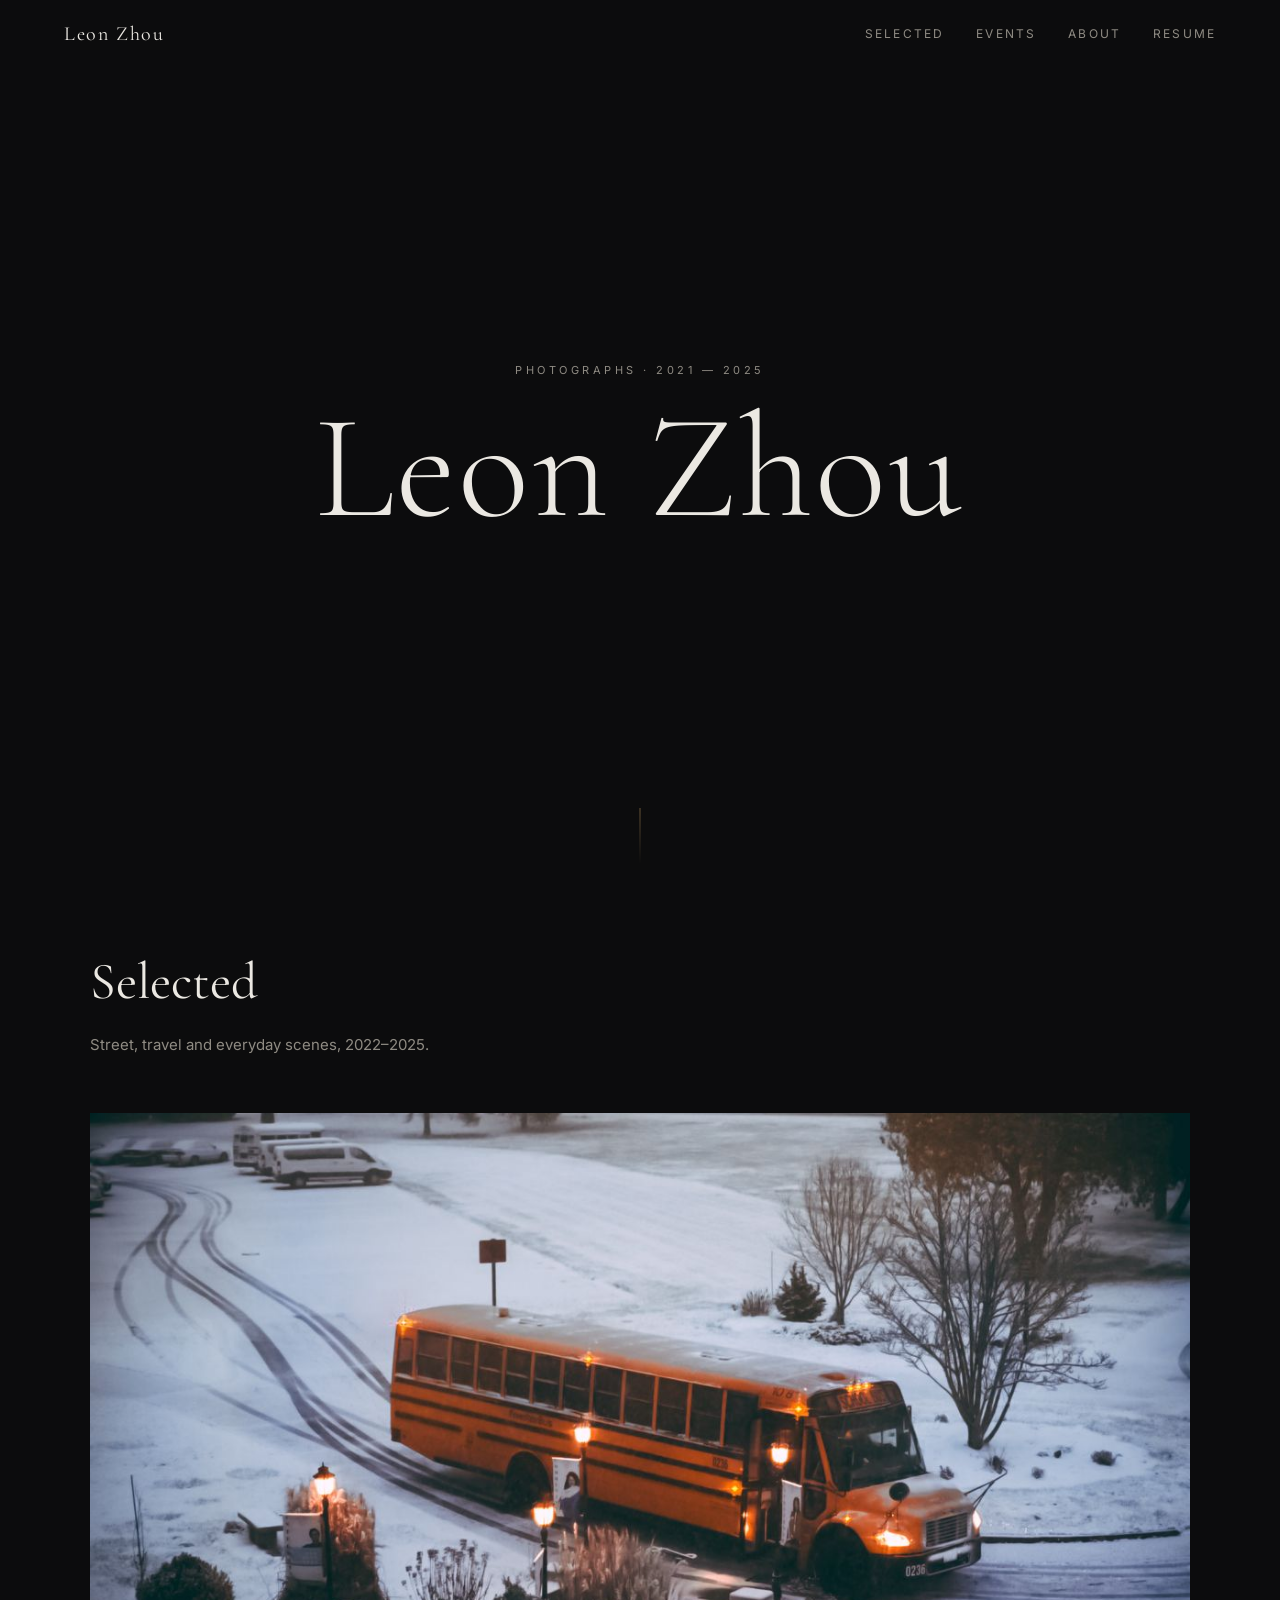
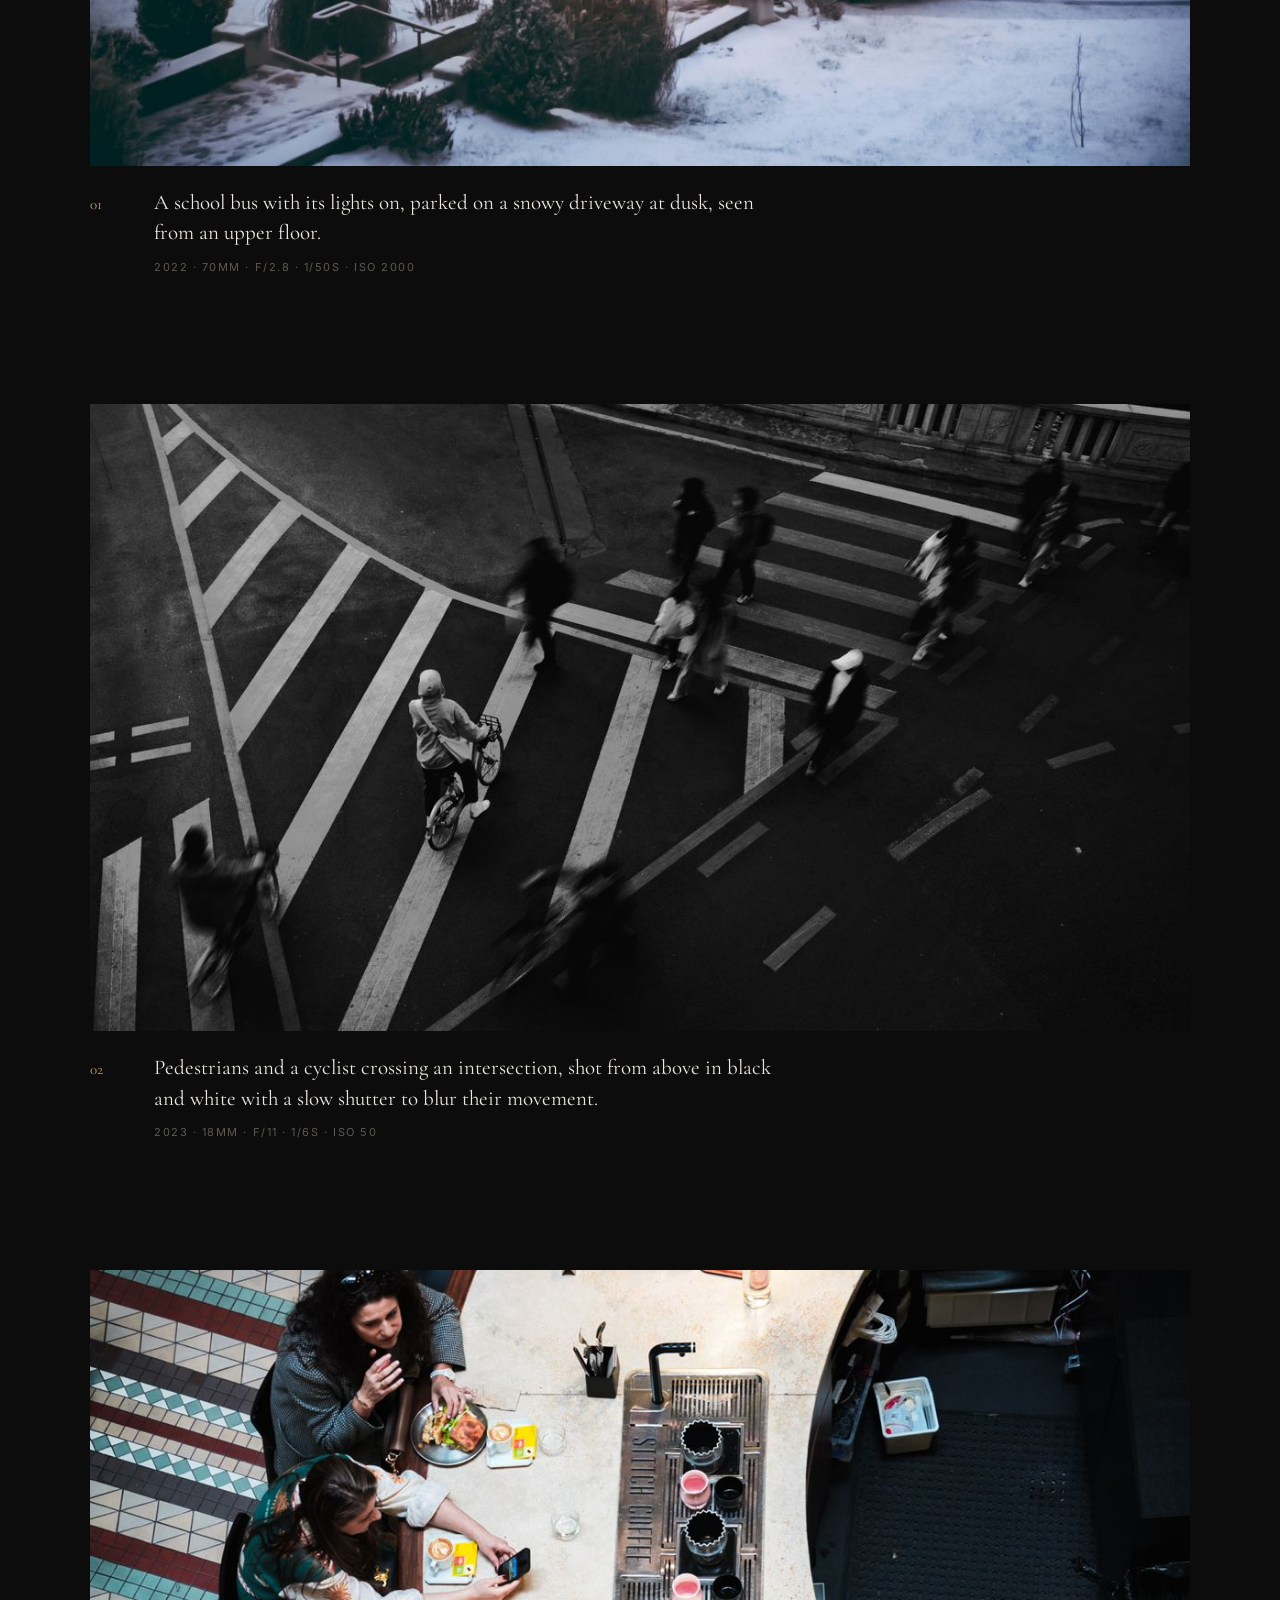
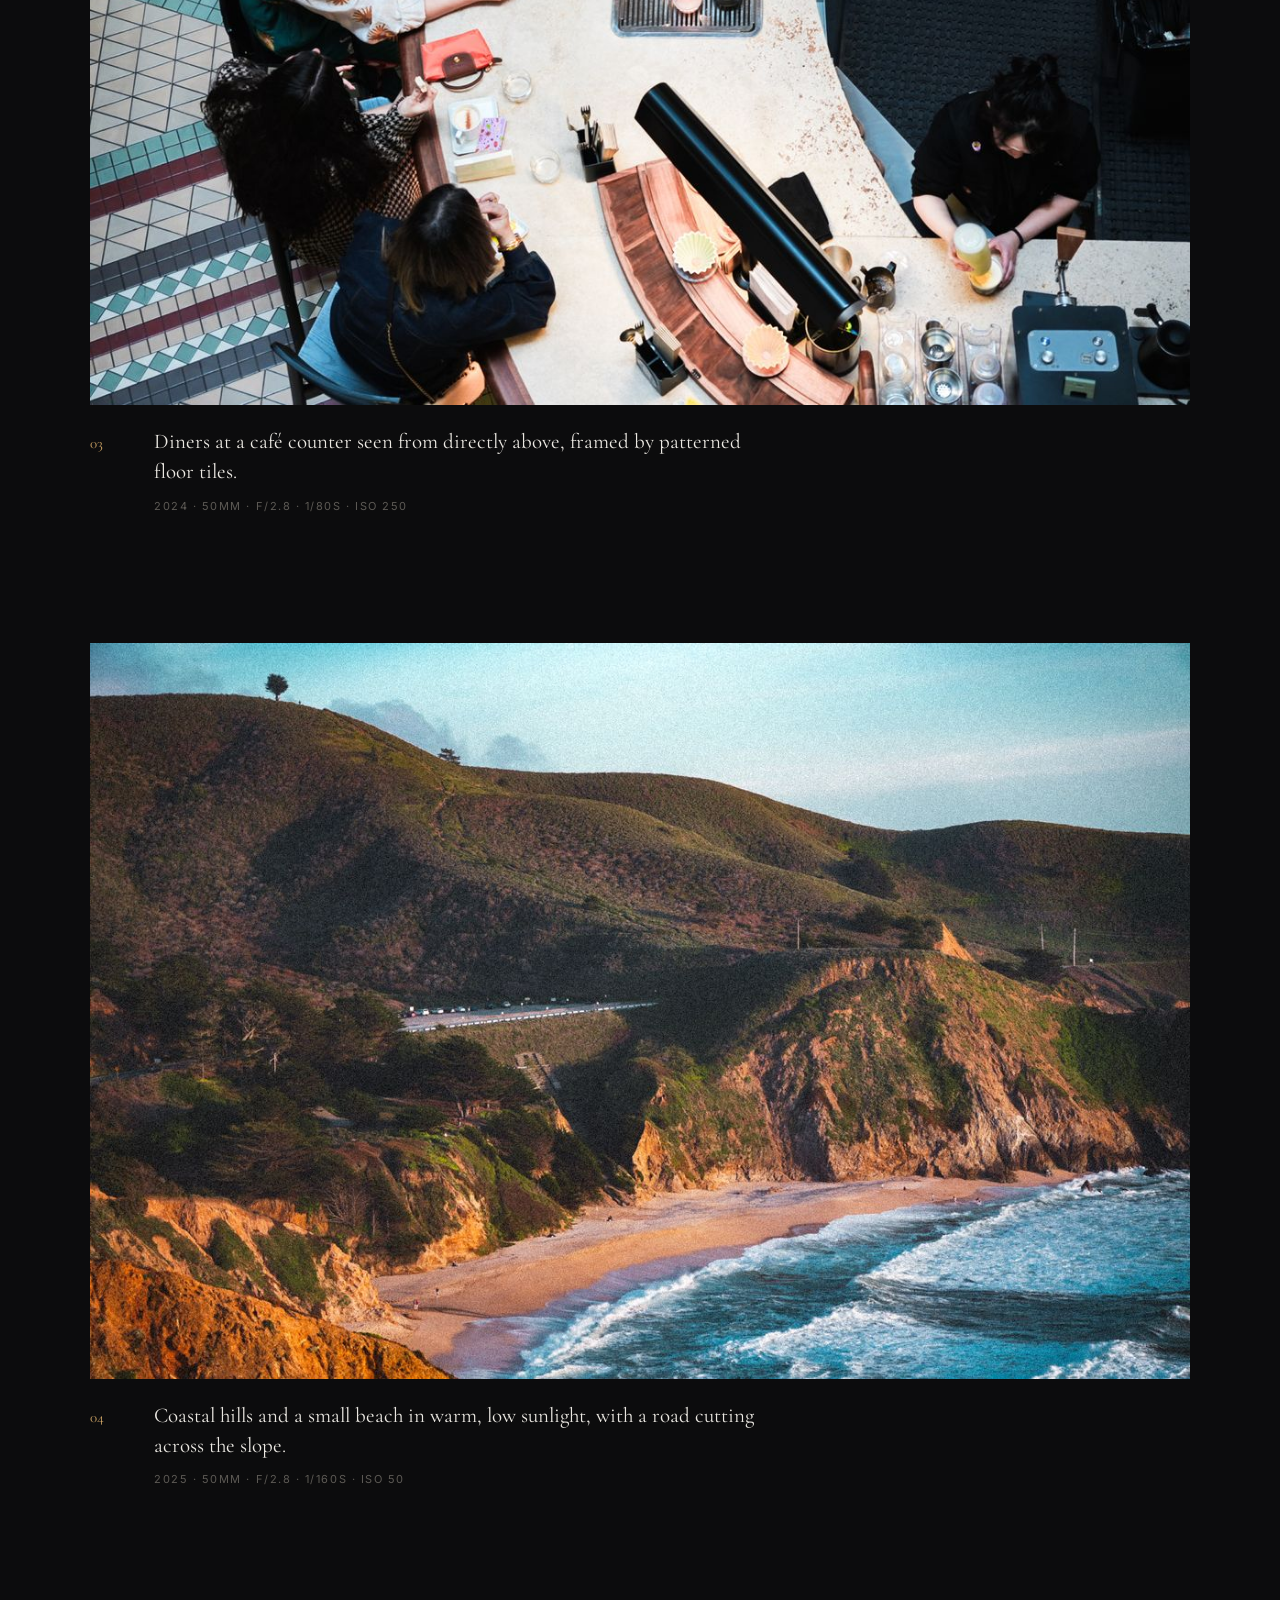
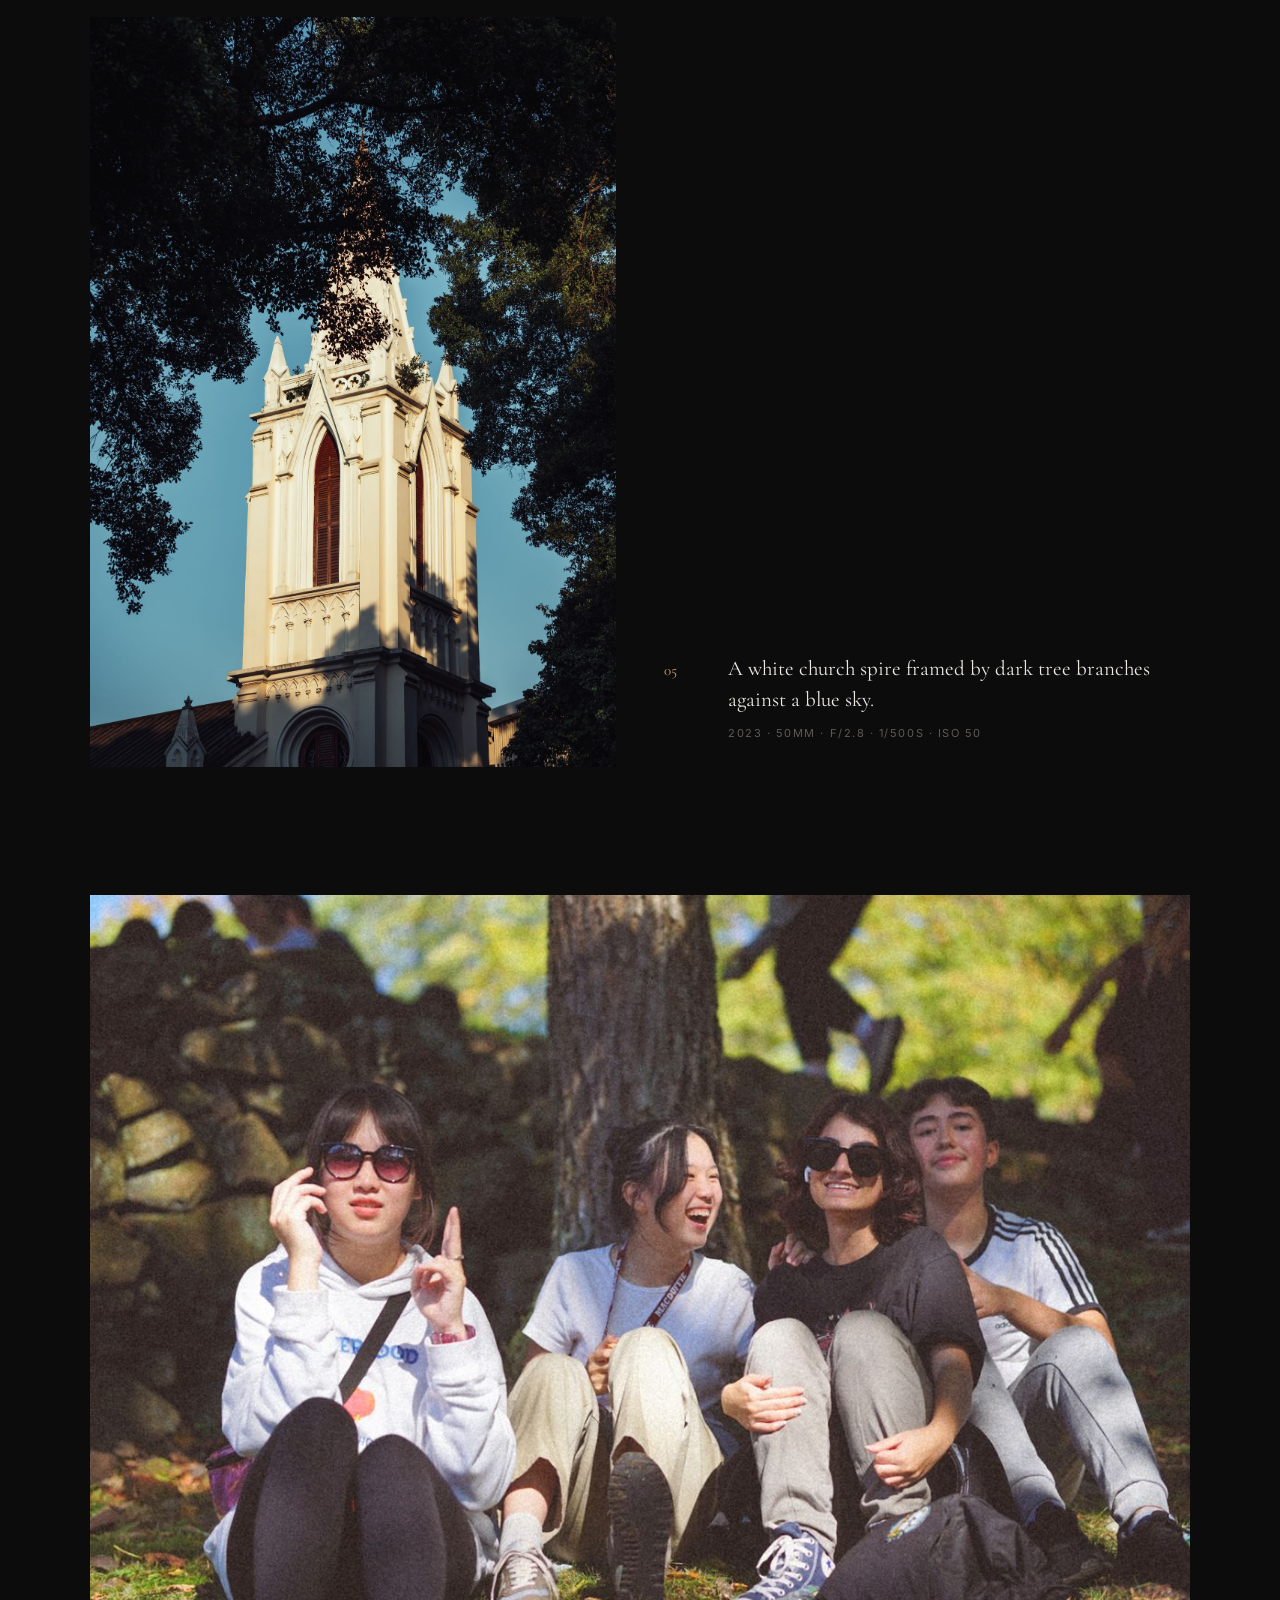
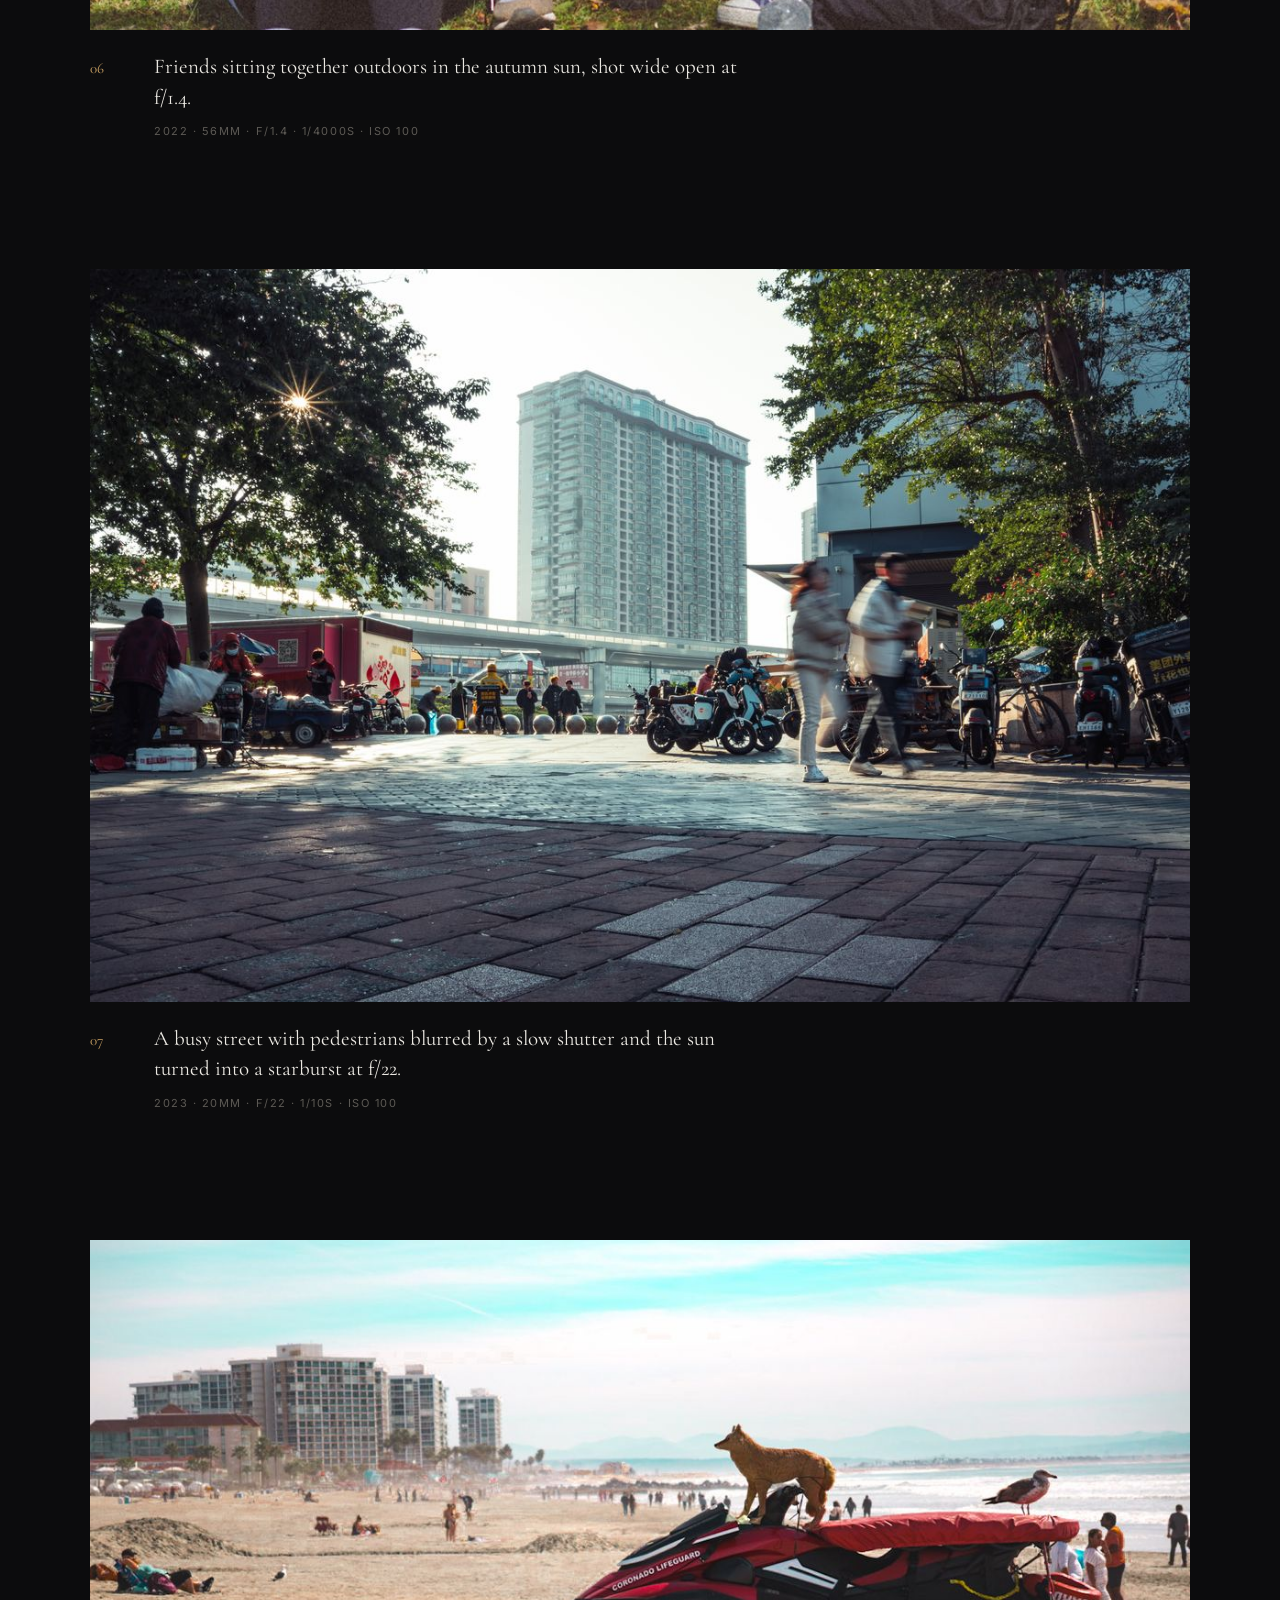
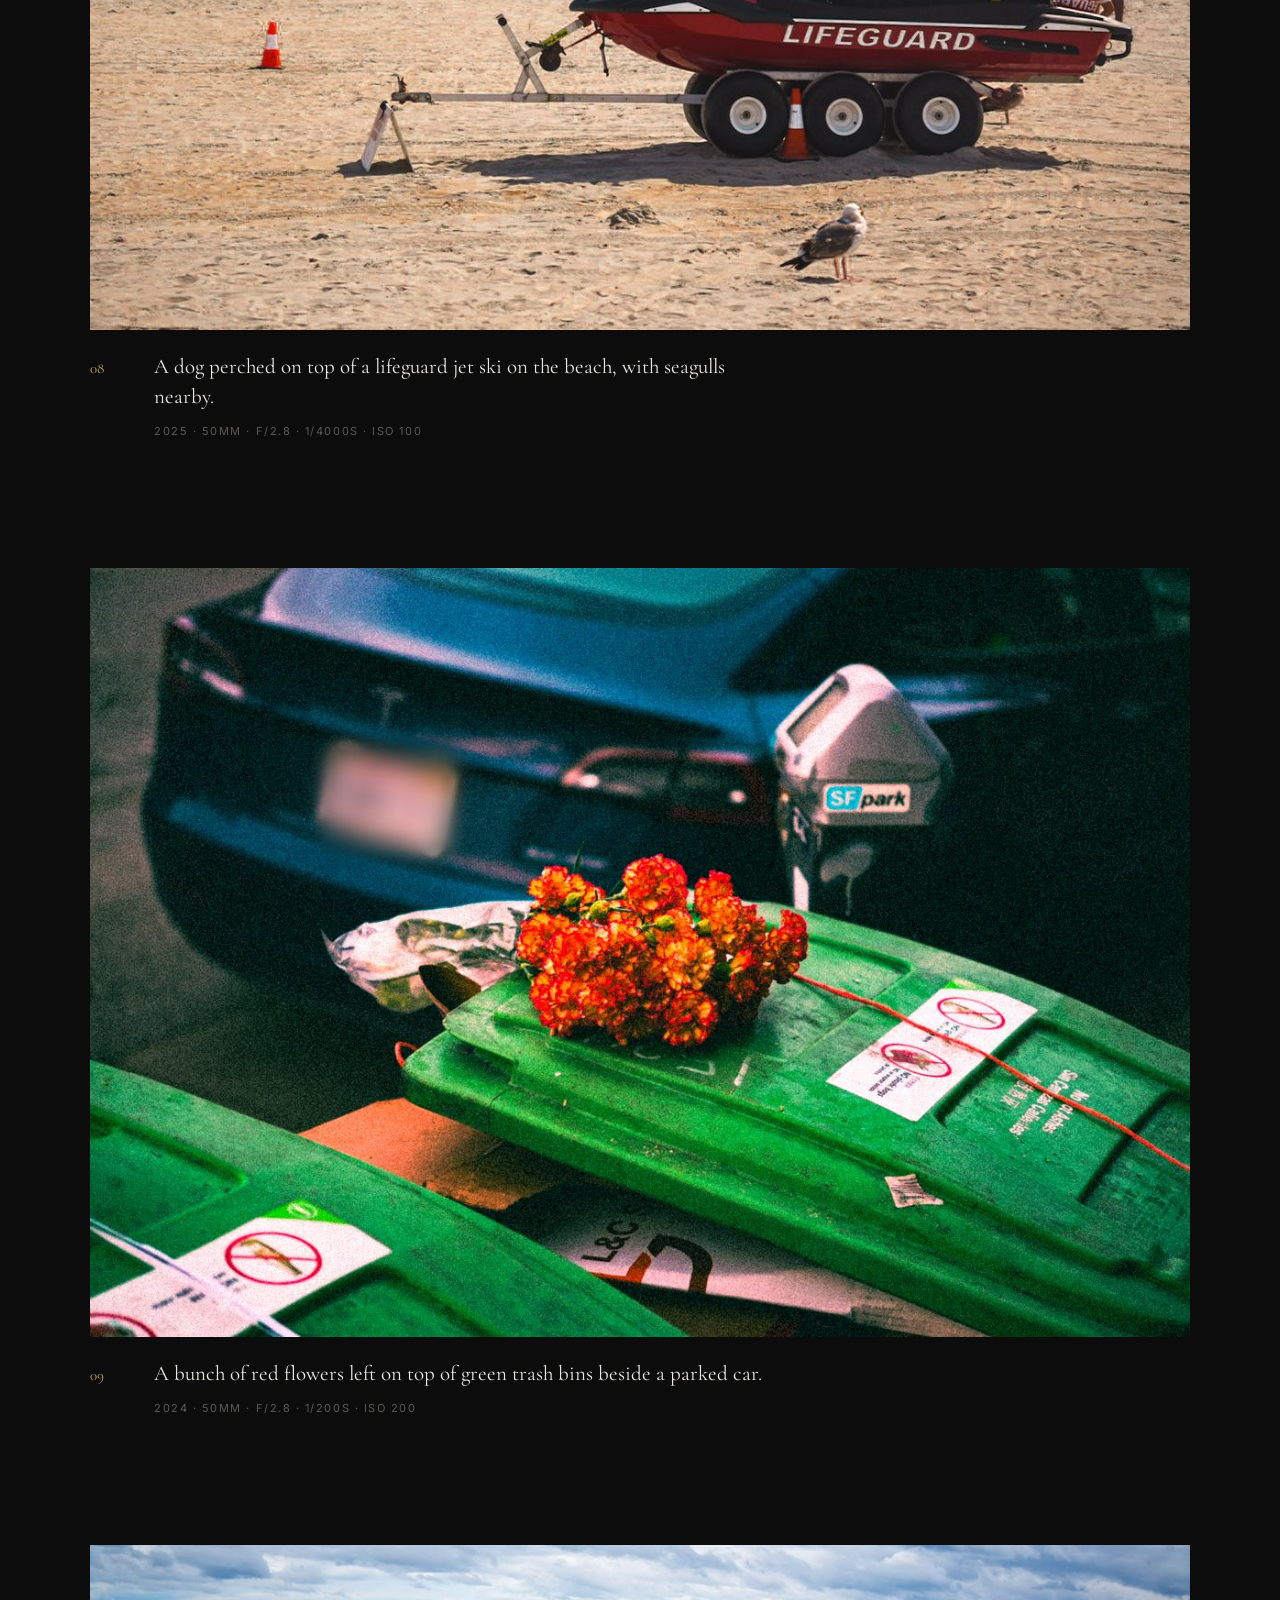
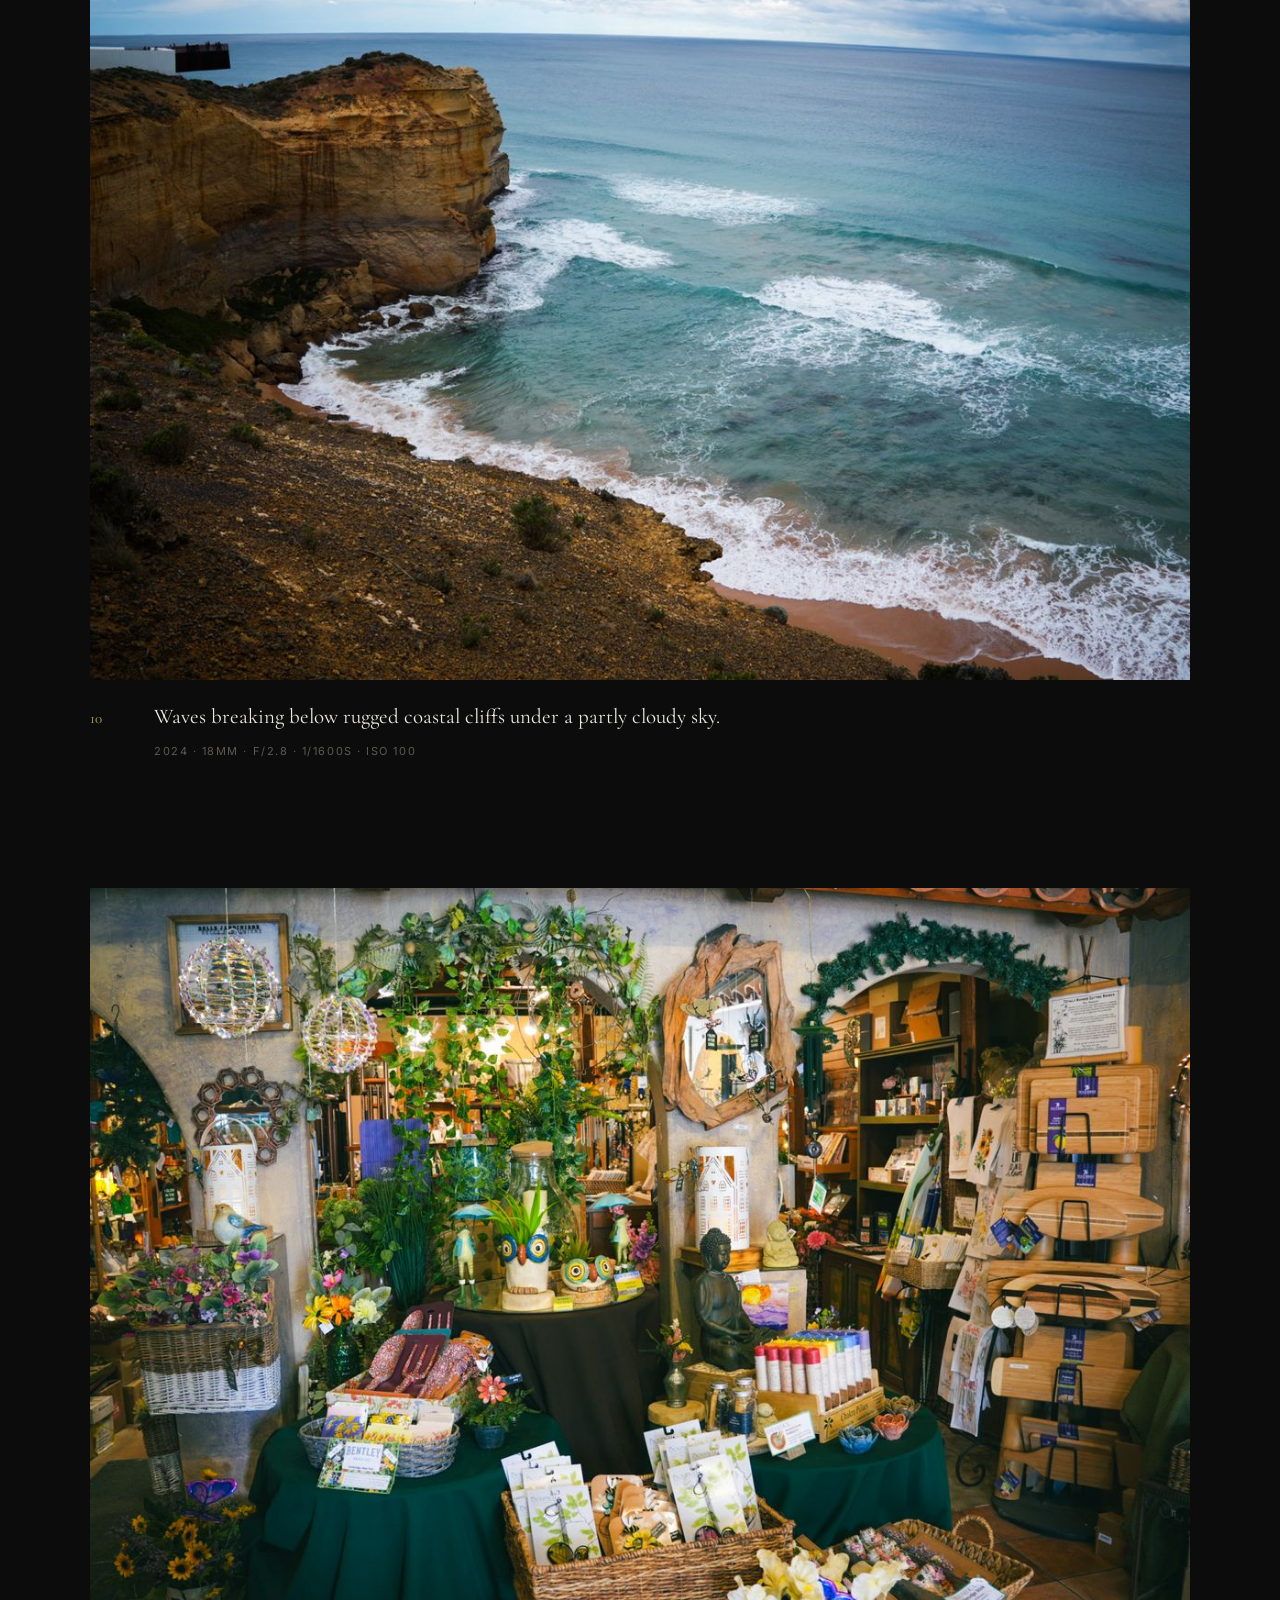
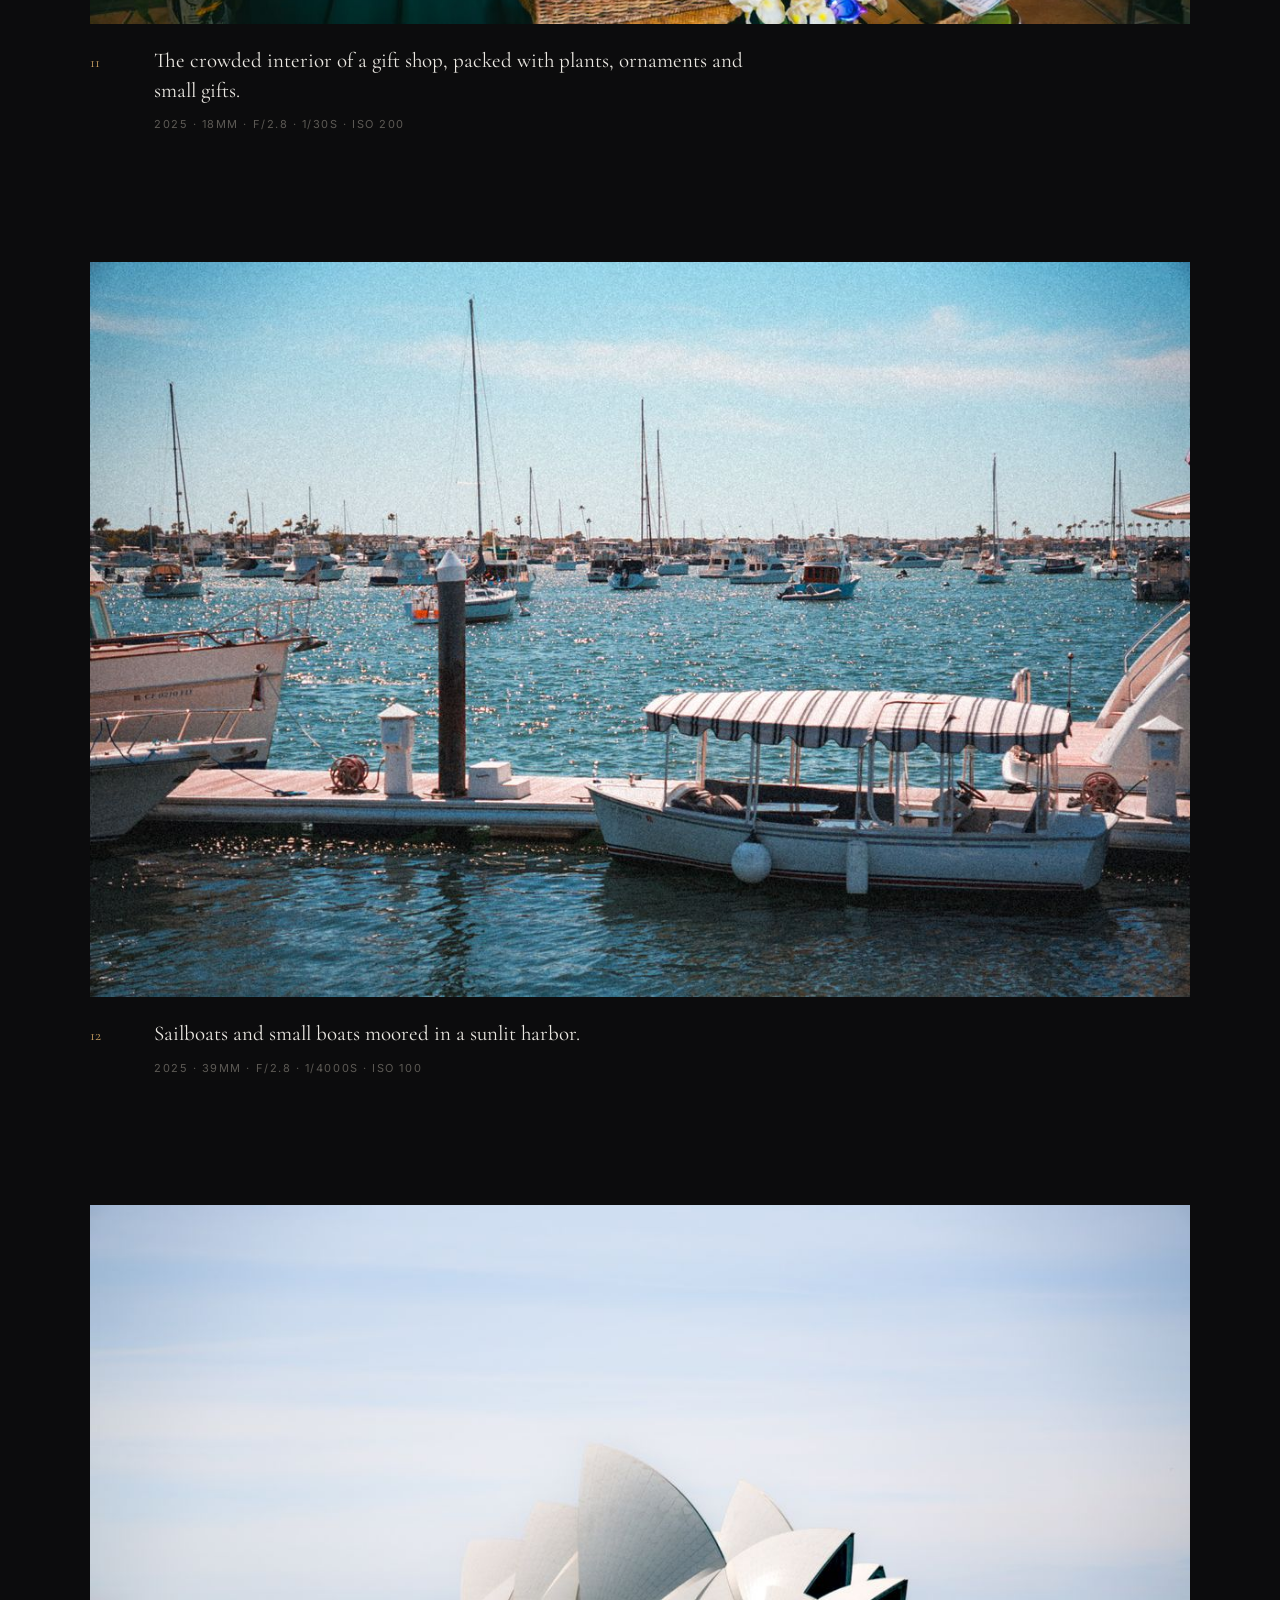
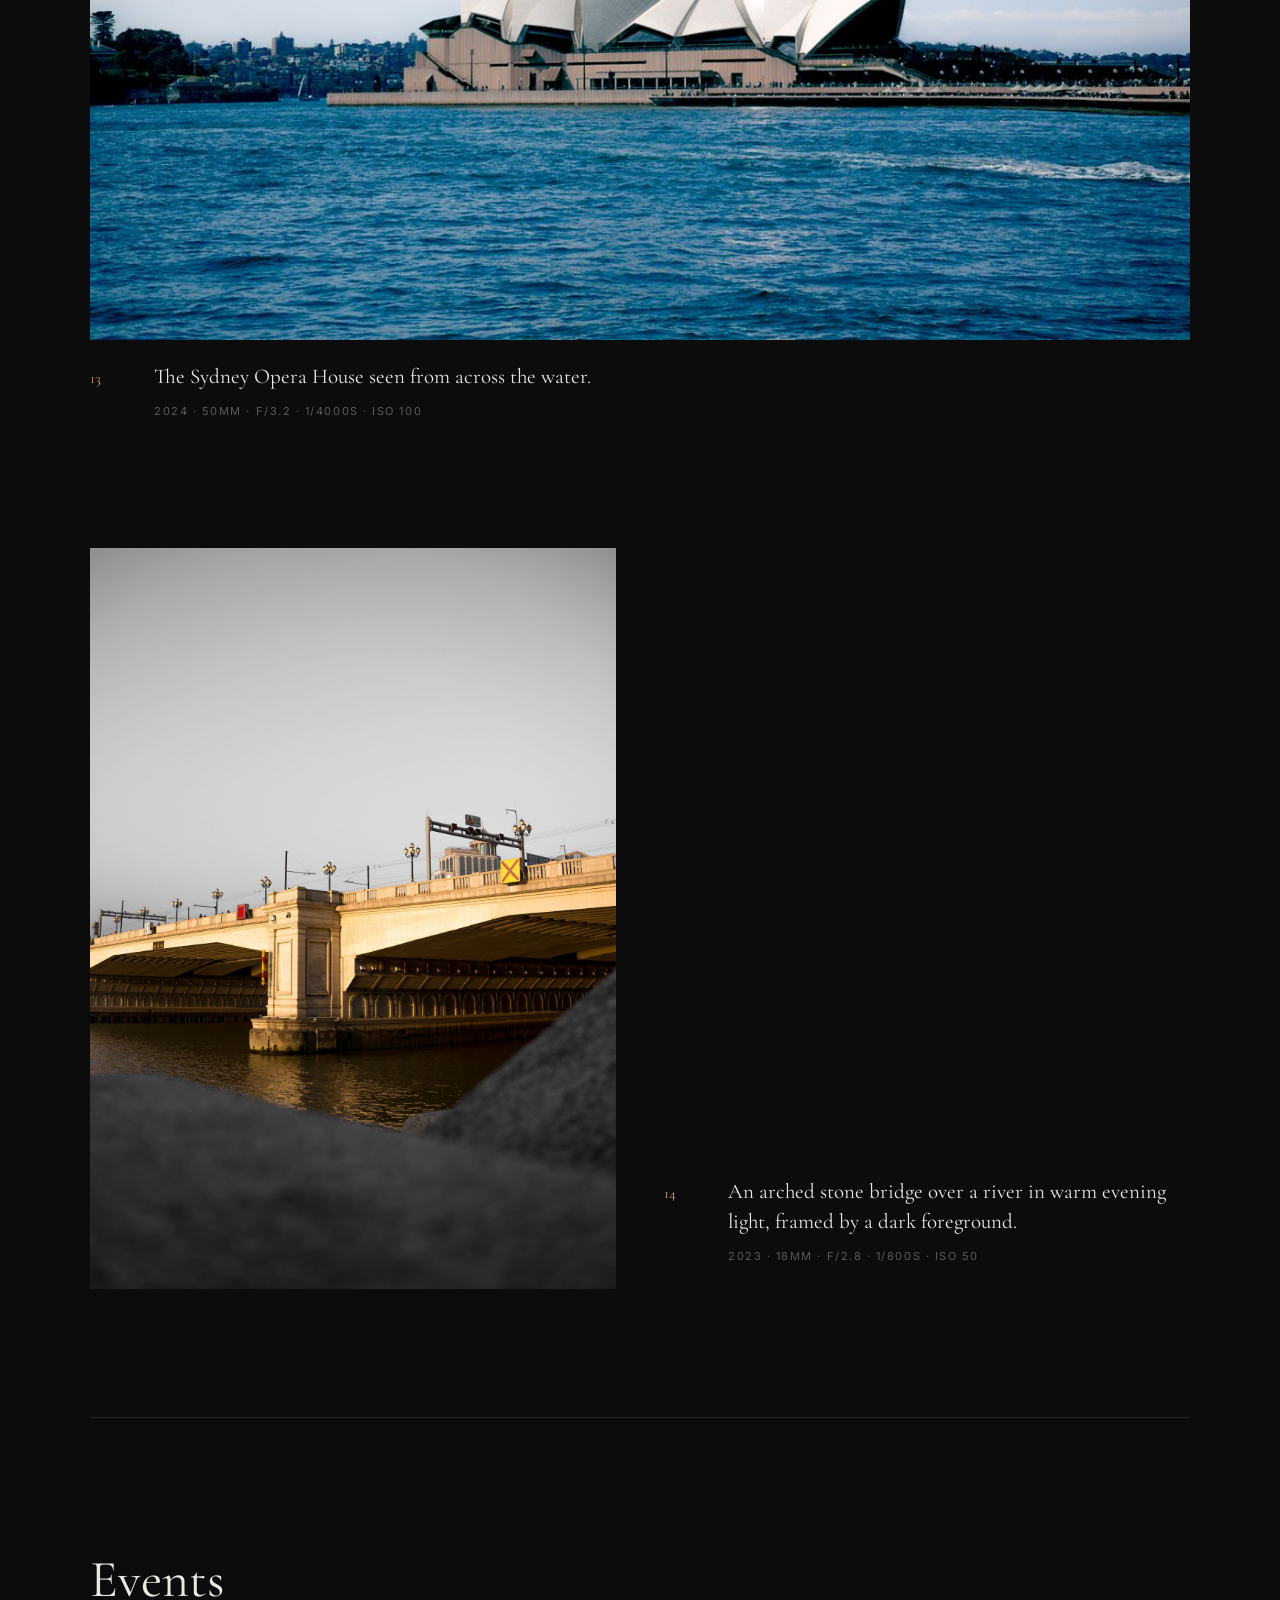
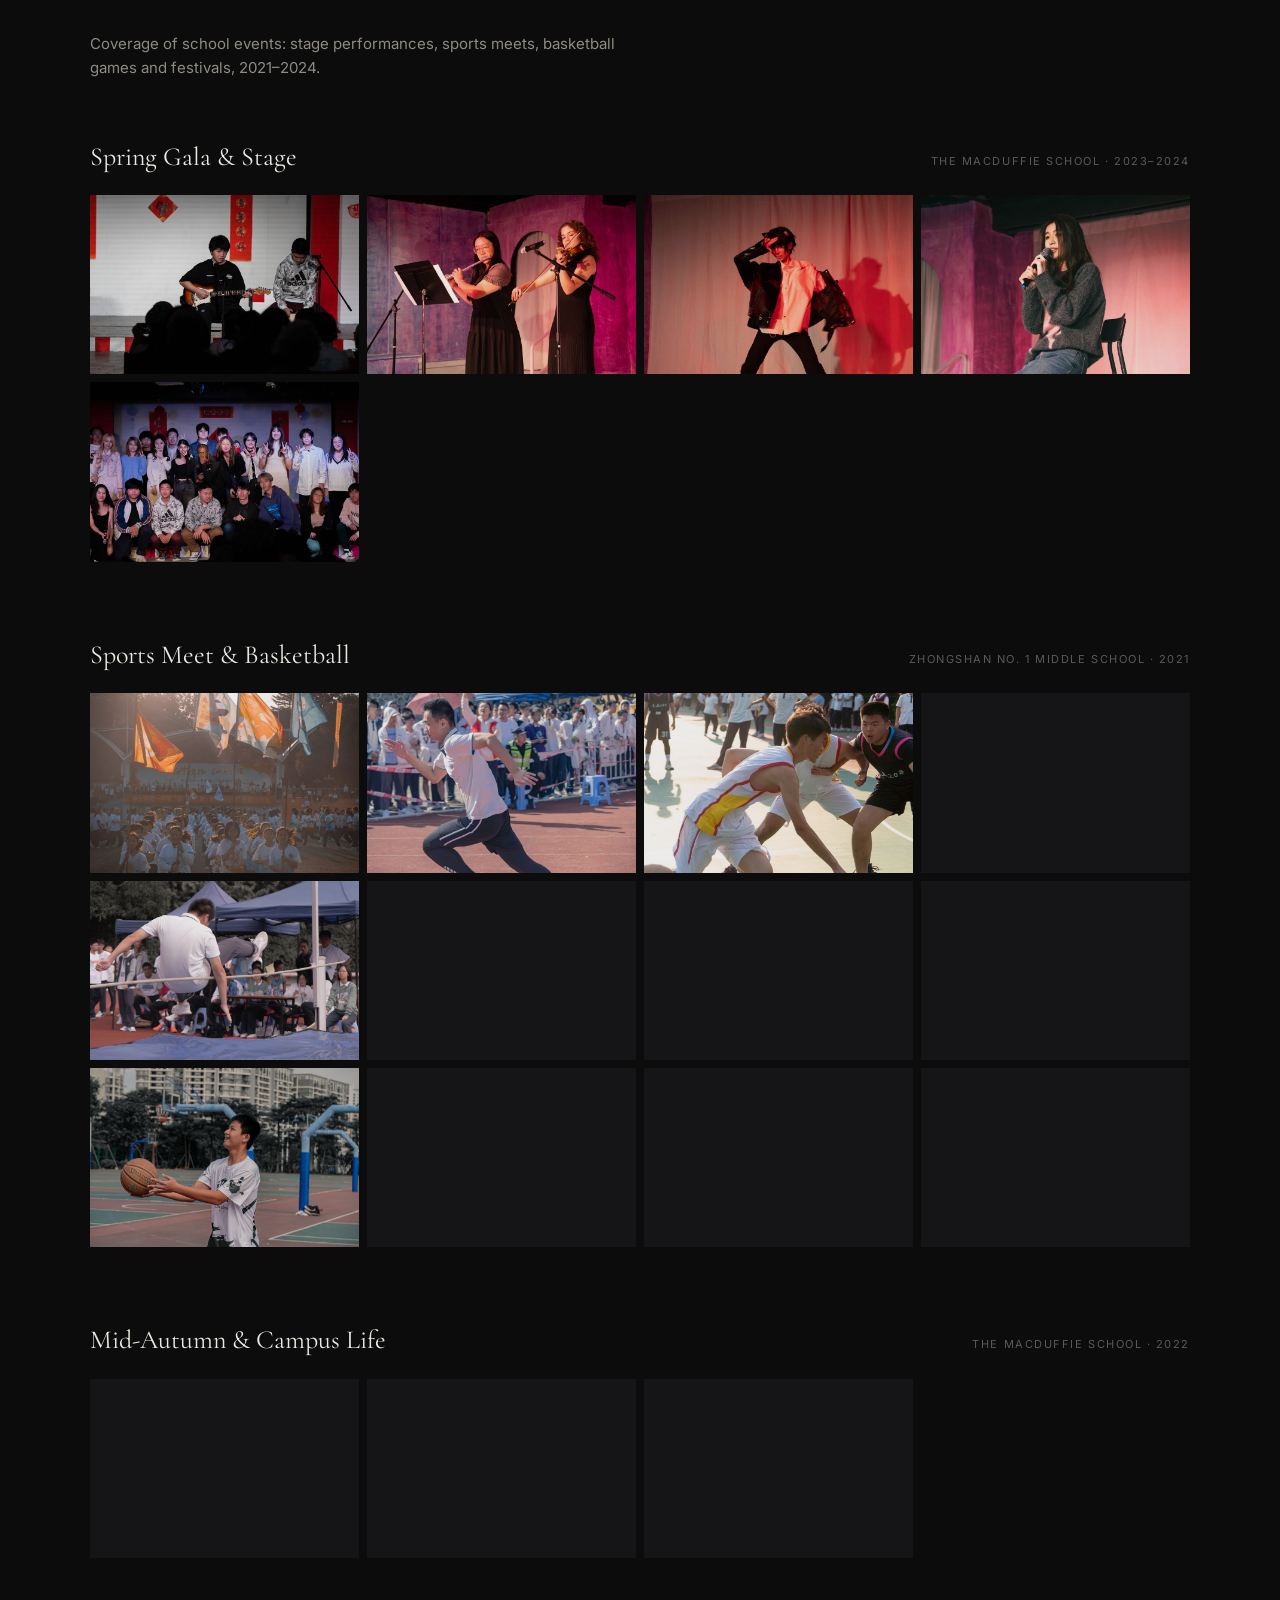
==== commit ee56b229: "Add resume page with hover preview and About card Co-Authored-By: Claude Opus 5.5 <noreply@anthropic" ====
--- a/index.html
+++ b/index.html
@@ -20,9 +20,15 @@
   <header class="nav" id="nav">
     <a class="brand" href="#top">Leon Zhou</a>
     <nav>
-      <a href="#selected">Selected</a>
+      <a class="opt" href="#selected">Selected</a>
       <a href="#events">Events</a>
       <a href="#about">About</a>
+      <a class="has-preview" href="resume/">Resume
+        <span class="peek" aria-hidden="true">
+          <img src="resume/preview.jpg" width="520" height="673" alt="" loading="lazy" decoding="async">
+          <em>View full resume →</em>
+        </span>
+      </a>
     </nav>
   </header>
 
@@ -297,12 +303,19 @@
           <p>I started shooting in high school at Zhongshan No. 1 Middle School, covering sports meets and basketball games, and made a 15-minute film for the school’s anniversary on my own, from planning and script to shooting, editing and music. The school adopted it as its official anniversary film.</p>
           <p>In 2022 I founded the photography club at The MacDuffie School in Massachusetts: monthly photo walks, a student exhibition every semester, and photos of school events like the Spring Gala and the Mid-Autumn celebration.</p>
         </div>
-        <dl class="facts">
+        <div class="side">
+          <dl class="facts">
           <dt>Camera</dt><dd>Sony a6700 · Sigma 18–50mm F2.8 · Sigma 56mm F1.4</dd>
           <dt>Software</dt><dd>Premiere Pro · After Effects · Lightroom</dd>
           <dt>Based in</dt><dd>Irvine, California</dd>
+          <dt>Resume</dt><dd><a href="resume/">View online</a> · <a href="resume/Lihong-Zhou-Resume.pdf" download>PDF</a></dd>
           <dt>Contact</dt><dd><a href="mailto:zhoulihong1001@gmail.com">zhoulihong1001@gmail.com</a></dd>
         </dl>
+        <a class="resume-card" href="resume/" aria-label="View full resume">
+          <img src="resume/preview.jpg" width="520" height="673" alt="First page of Leon Zhou's resume" loading="lazy" decoding="async">
+          <span>View full resume →</span>
+        </a>
+        </div>
       </div>
     </section>
   </main>
--- a/css/site.css
+++ b/css/site.css
@@ -140,3 +140,65 @@
   .cue span { animation: none; }
   .tile img { transition: none; }
 }
+
+/* resume: hover peek in nav */
+.nav nav a.has-preview { position: relative; }
+.peek {
+  position: absolute; top: calc(100% + 16px); right: 0; width: 220px;
+  padding: 8px 8px 10px; background: var(--surface); border: 1px solid var(--line);
+  box-shadow: 0 18px 40px rgba(0, 0, 0, .55);
+  opacity: 0; visibility: hidden; transform: translateY(-6px); pointer-events: none;
+  transition: opacity .2s, transform .2s, visibility .2s;
+  text-transform: none; letter-spacing: normal;
+}
+.peek::before { content: ""; position: absolute; left: 0; right: 0; top: -18px; height: 18px; }
+.peek img { width: 100%; height: auto; background: #fff; }
+.peek em { display: block; margin-top: 8px; font-style: normal; font-size: 12px; color: var(--text); }
+@media (hover: hover) and (pointer: fine) {
+  .has-preview:hover .peek, .has-preview:focus-visible .peek { opacity: 1; visibility: visible; transform: none; pointer-events: auto; }
+}
+.nav nav a[aria-current="page"] { color: var(--text); }
+
+/* resume: thumbnail card in About */
+.side { display: grid; gap: 40px; align-content: start; }
+.resume-card { display: block; width: min(100%, 220px); text-decoration: none; }
+.resume-card img { width: 100%; height: auto; background: #fff; box-shadow: 0 12px 30px rgba(0, 0, 0, .45); transition: transform .3s; }
+.resume-card:hover img, .resume-card:focus-visible img { transform: translateY(-4px); }
+.resume-card span { display: block; margin-top: 12px; font-size: 12px; letter-spacing: .14em; text-transform: uppercase; color: var(--muted); }
+.resume-card:hover span, .resume-card:focus-visible span { color: var(--text); }
+
+/* resume page */
+.resume-page { padding: 104px var(--gutter) 80px; }
+.resume-bar { max-width: 816px; margin: 0 auto 20px; display: flex; justify-content: space-between; align-items: center; gap: 16px; flex-wrap: wrap; }
+.resume-bar a { font-size: 12px; letter-spacing: .14em; text-transform: uppercase; color: var(--muted); text-decoration: none; }
+.resume-bar a:hover { color: var(--text); }
+.resume-bar .btn { color: var(--bg); background: var(--accent); padding: 10px 16px; }
+.resume-bar .btn:hover, .resume-bar .btn:focus-visible { color: var(--bg); background: #d8b47c; }
+.paper {
+  max-width: 816px; margin: 0 auto; padding: 56px 72px;
+  background: #fbfaf7; color: #111; box-shadow: 0 30px 80px rgba(0, 0, 0, .5);
+  font-family: Arial, Helvetica, sans-serif; font-size: 14px; line-height: 1.35;
+}
+.paper h1 { font-family: inherit; text-align: center; font-size: 24px; font-weight: 700; letter-spacing: 1px; margin: 0 0 4px; }
+.paper .contact { text-align: center; font-size: 12.5px; margin-bottom: 8px; }
+.paper h2 { font-family: inherit; font-size: 14.5px; font-weight: 700; letter-spacing: .5px; text-transform: uppercase; border-bottom: 1px solid #111; padding-bottom: 1px; margin: 14px 0 5px; }
+.paper .row { display: flex; justify-content: space-between; flex-wrap: wrap; gap: 0 16px; }
+.paper .org { font-weight: 700; margin-top: 9px; }
+.paper h2 + .entry .org { margin-top: 0; }
+.paper .sub { font-style: italic; margin-bottom: 3px; }
+.paper ul { margin: 0; padding-left: 22px; }
+.paper li { margin-bottom: 2px; }
+.paper .skill { margin-bottom: 3px; }
+.paper a { color: inherit; }
+
+@media (max-width: 760px) {
+  .resume-page { padding-top: 88px; }
+  .paper { padding: 28px 20px; font-size: 13.5px; }
+  .paper h1 { font-size: 20px; }
+}
+.brand { white-space: nowrap; }
+@media (max-width: 520px) {
+  .nav nav { gap: 14px; }
+  .nav nav a { font-size: 11px; letter-spacing: .12em; }
+  .nav nav a.opt { display: none; }
+}
